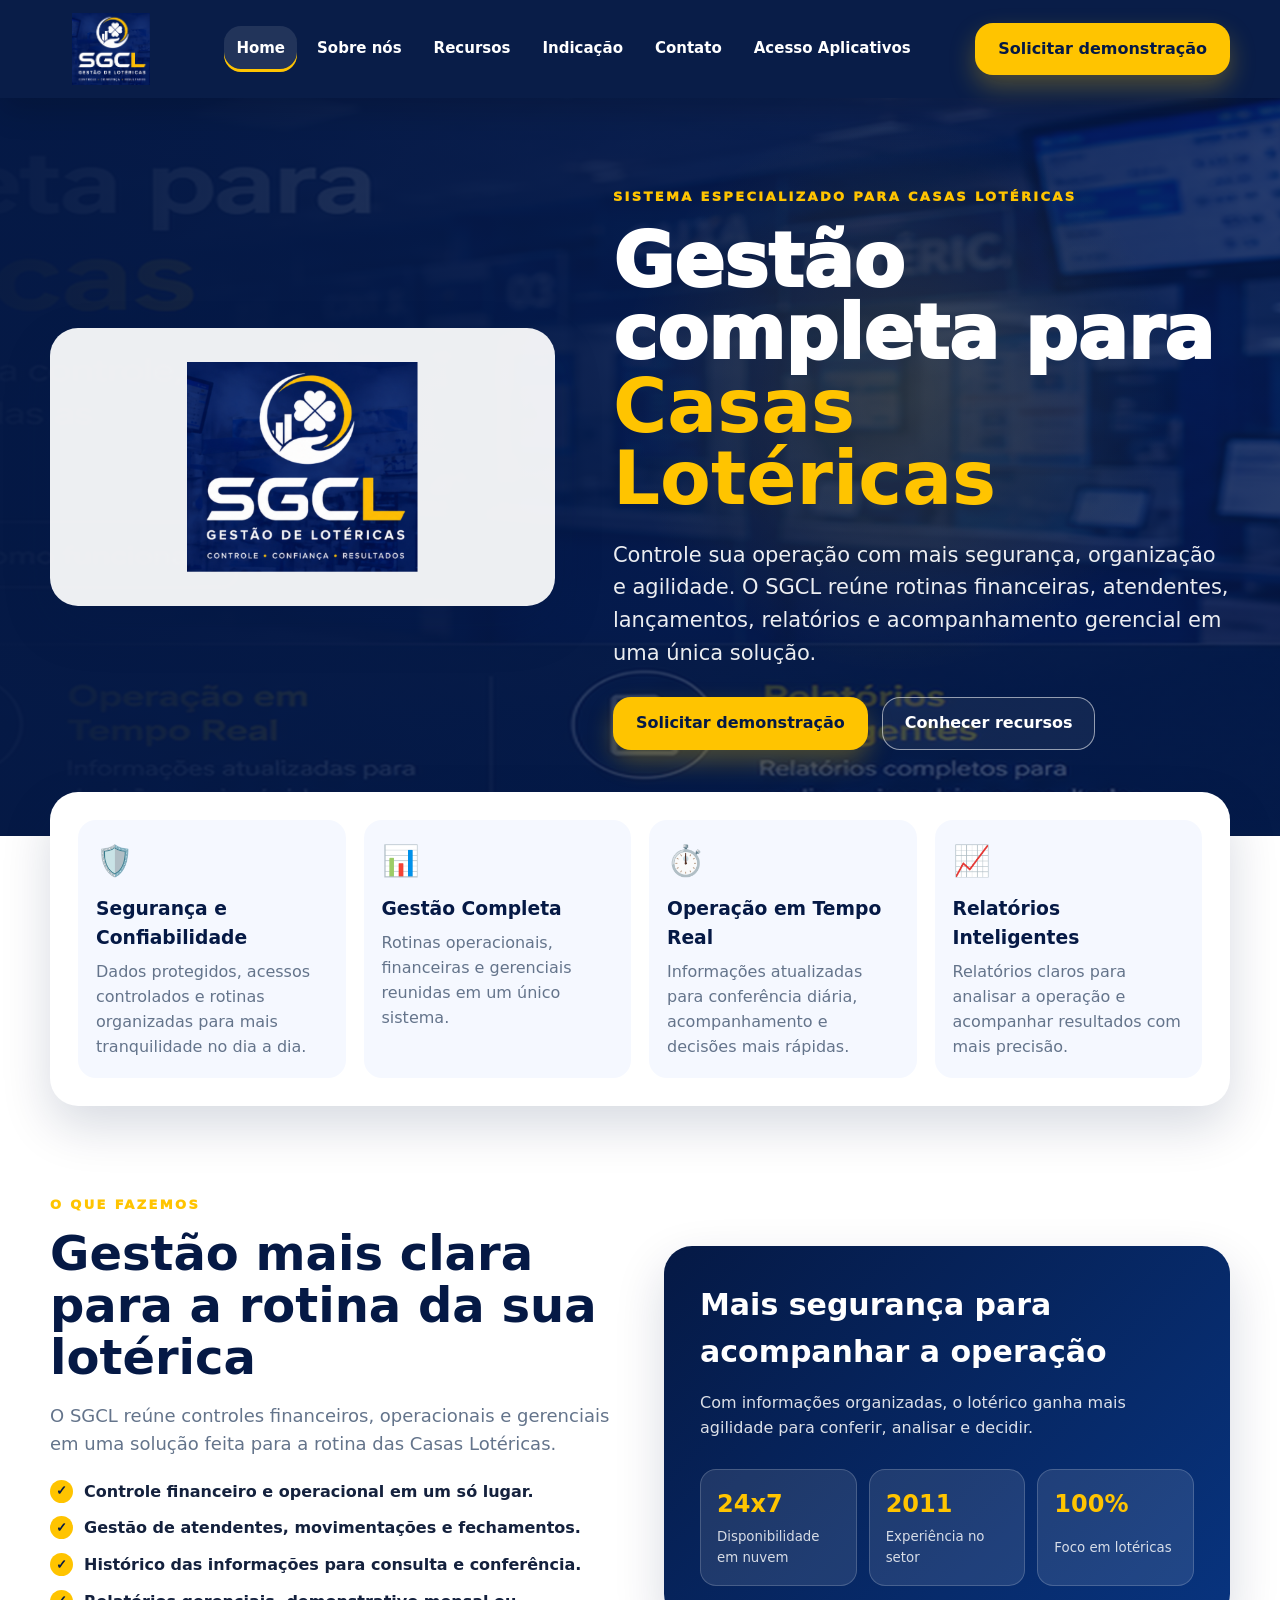
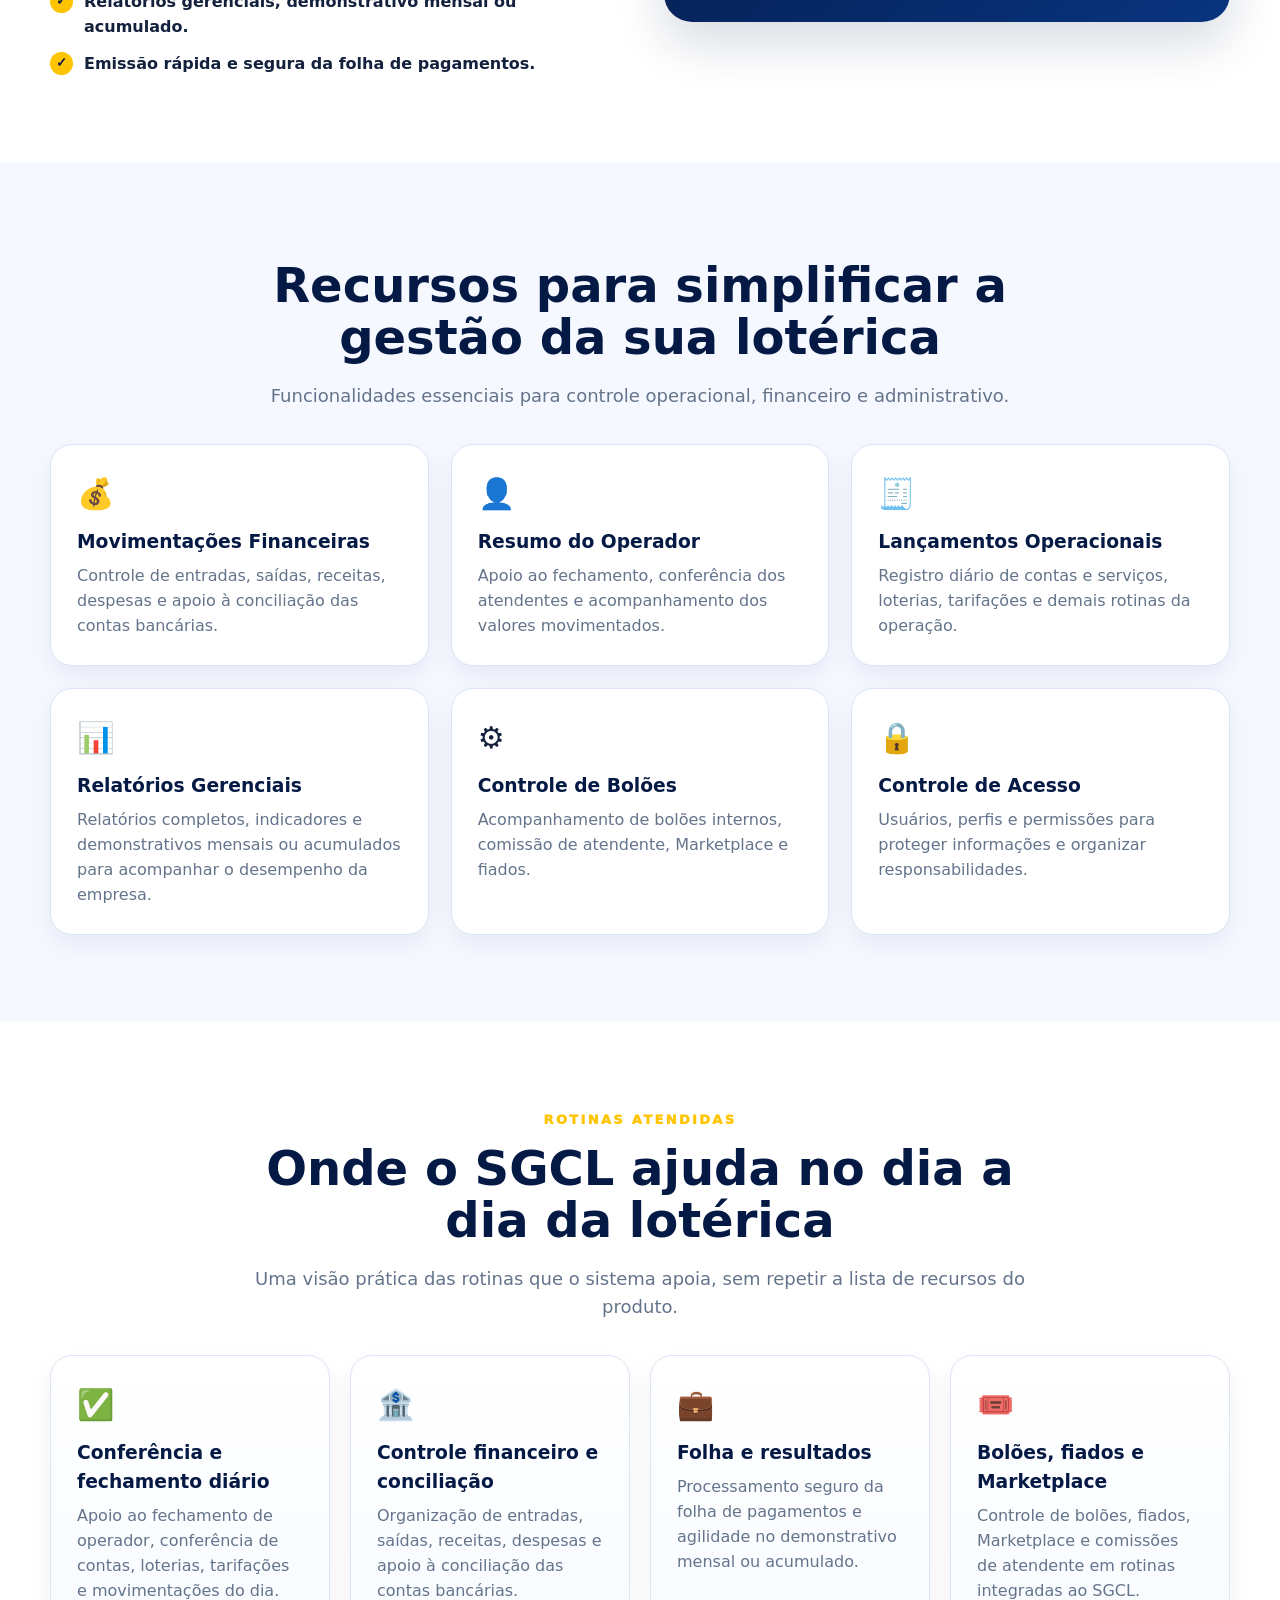
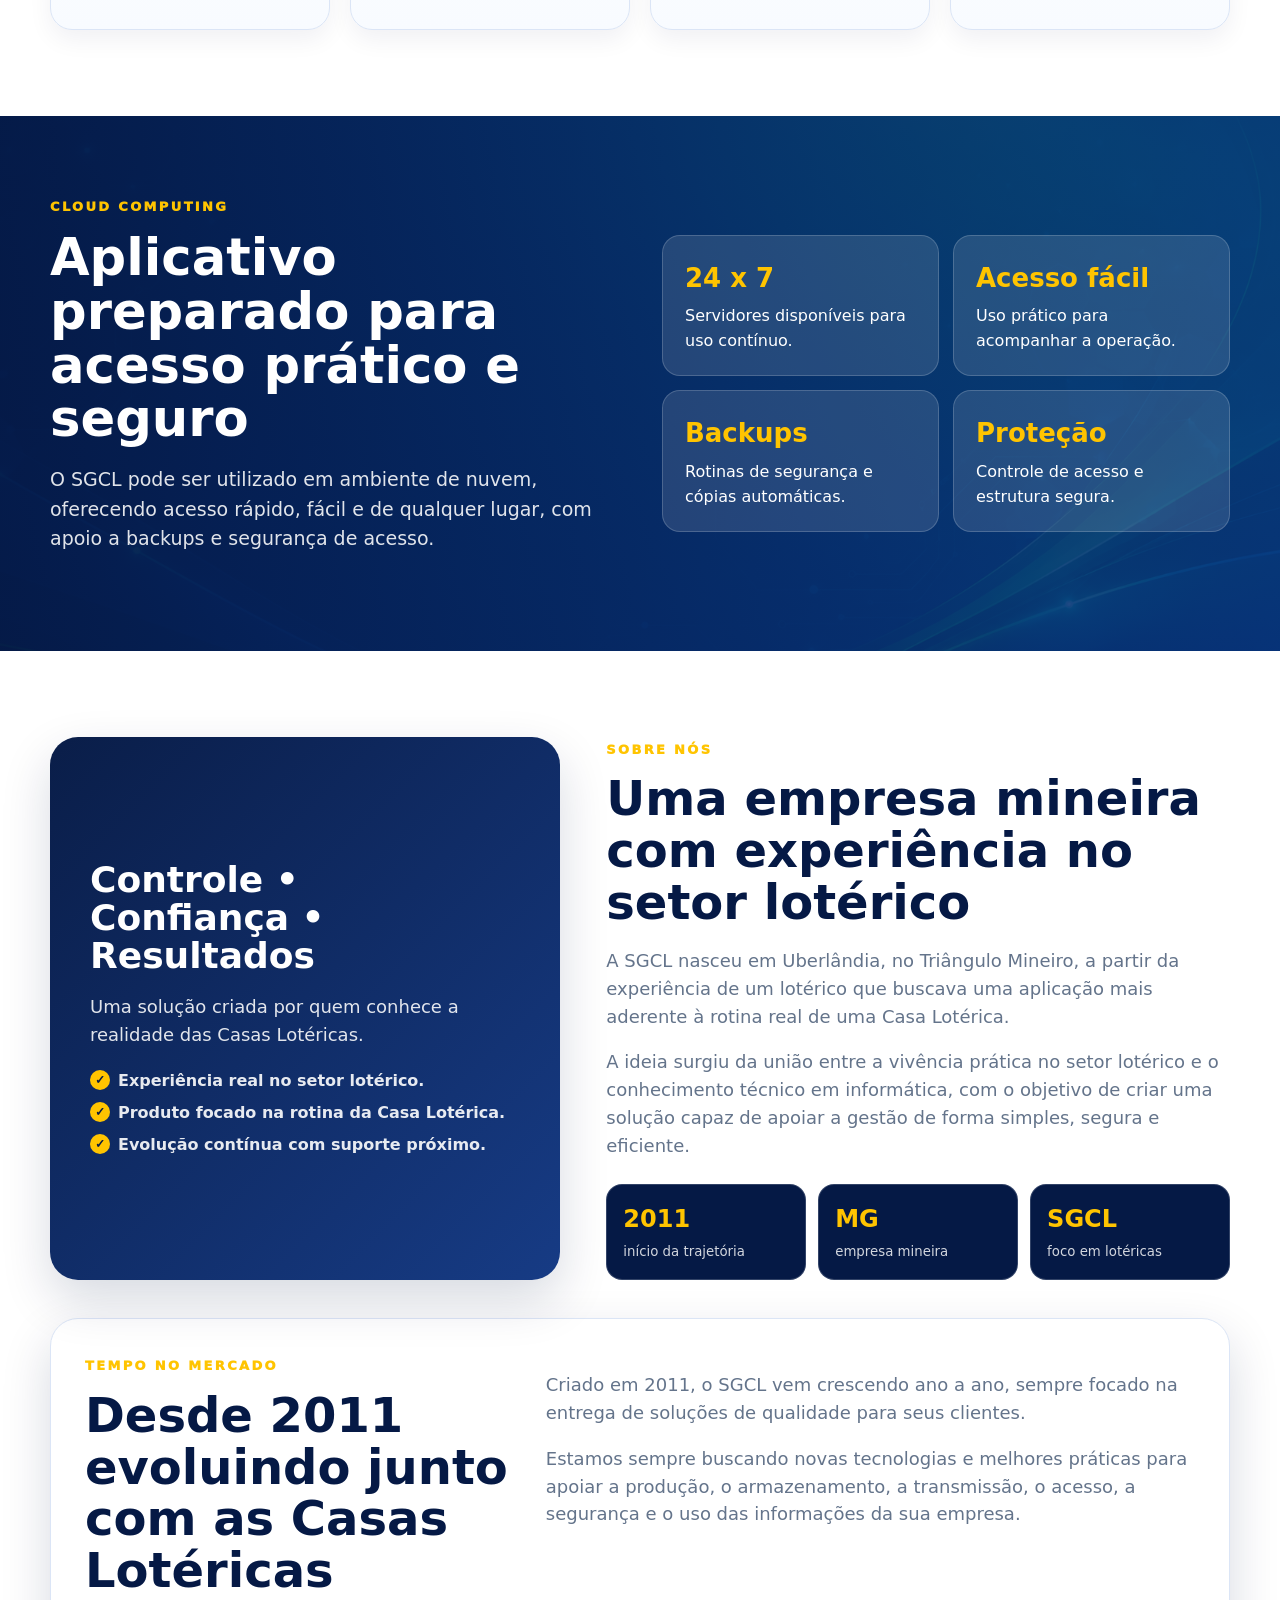
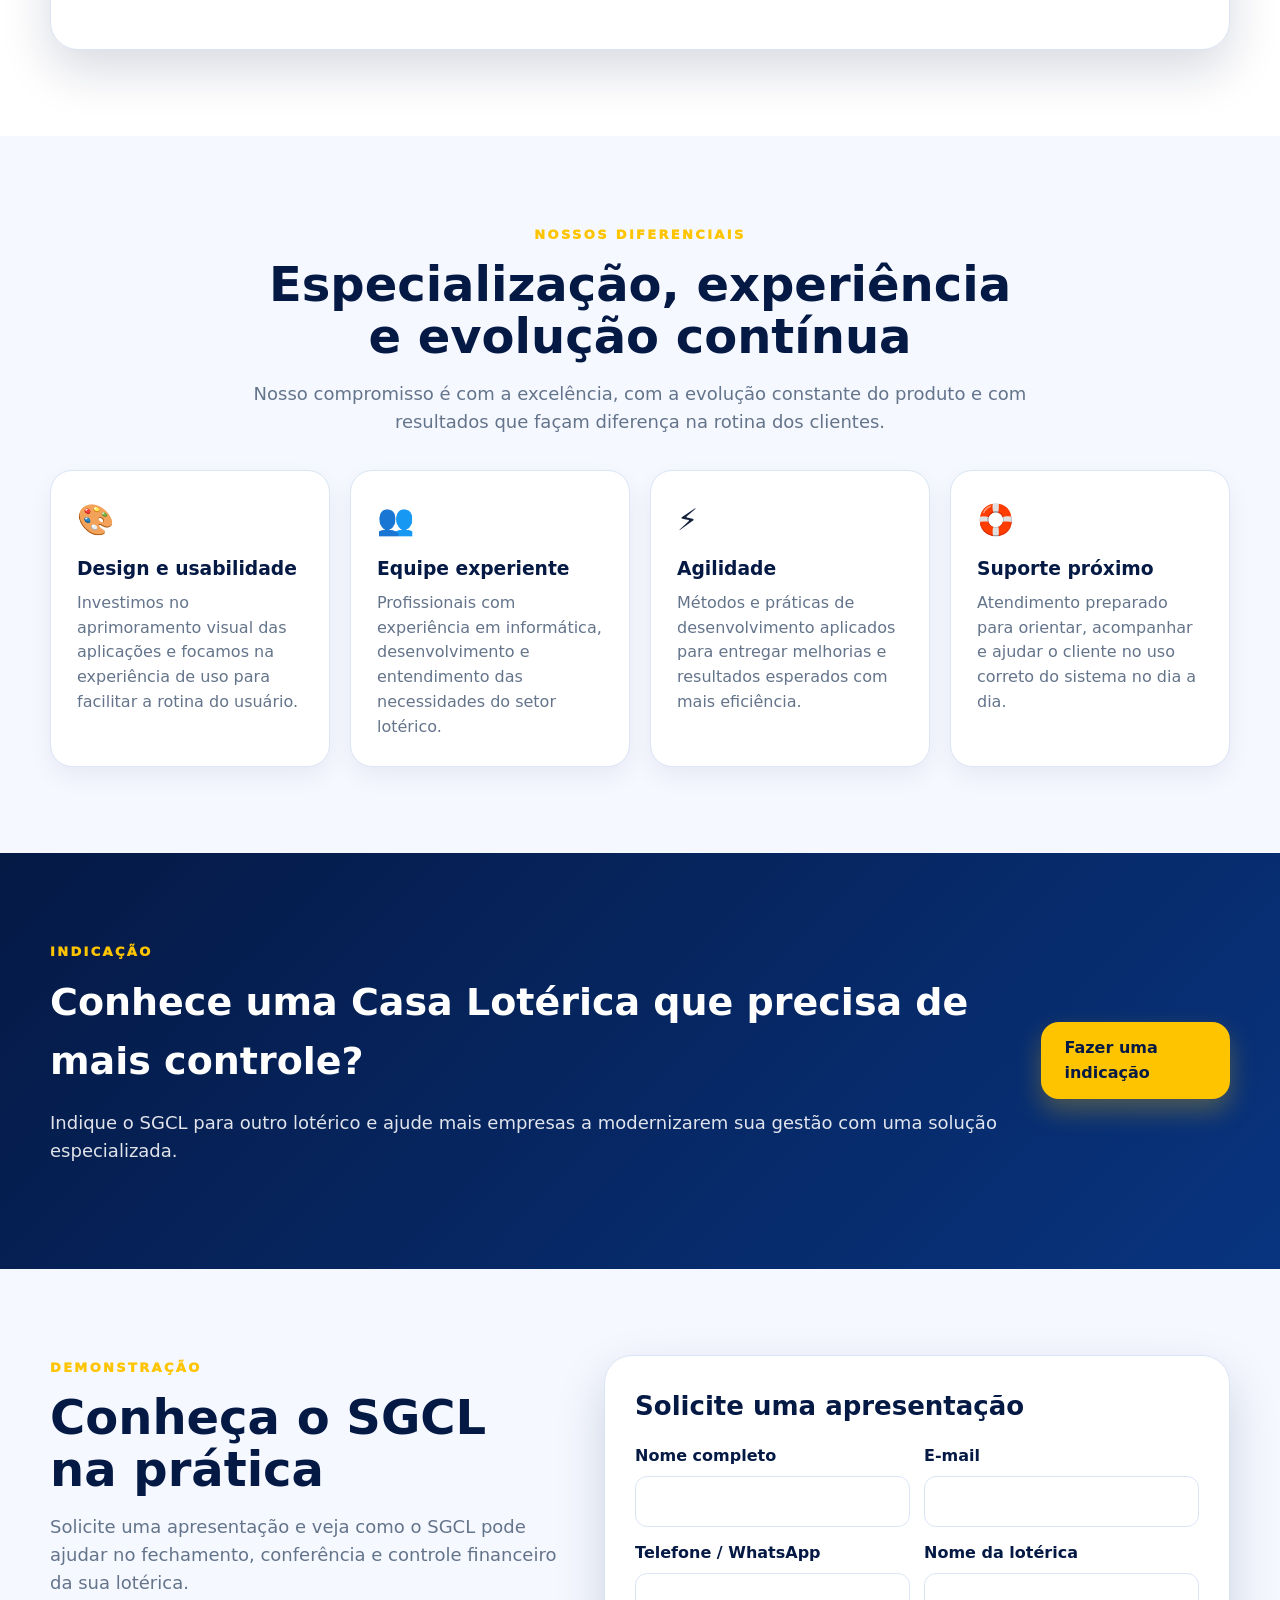
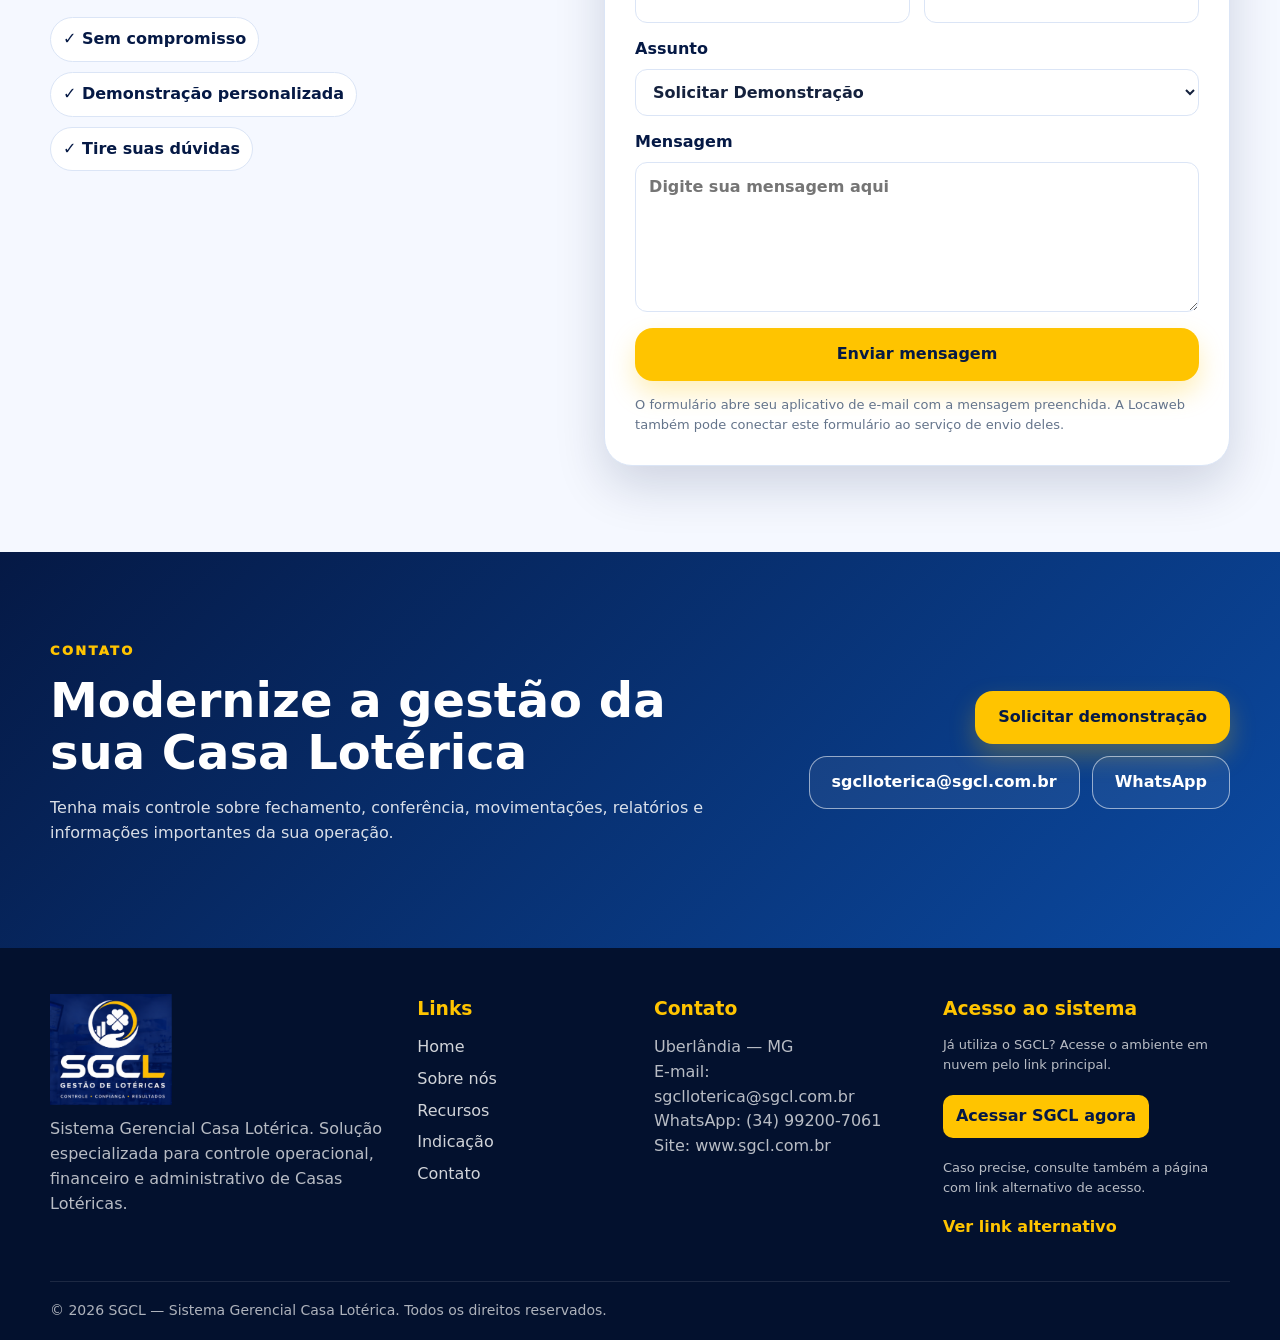
==== index.html @ 1fab0f31 "Commit inicial com os dados do site" ====
<!DOCTYPE html>
<html lang="pt-BR">
<head>
  <meta charset="UTF-8" />
  <meta name="viewport" content="width=device-width, initial-scale=1.0" />
  <meta http-equiv="X-UA-Compatible" content="IE=edge" />
  <title>SGCL — Sistema Gerencial Casa Lotérica</title>
  <meta name="description" content="SGCL é um sistema de gestão para Casas Lotéricas com controle financeiro, movimentações, atendentes, relatórios, suporte e acesso em nuvem." />
  <meta name="theme-color" content="#051945" />
  <meta property="og:title" content="SGCL — Gestão completa para Casas Lotéricas" />
  <meta property="og:description" content="Controle, confiança e resultados para a gestão da sua Casa Lotérica." />
  <meta property="og:type" content="website" />
  <meta property="og:image" content="assets/logo-sgcl.png" />
  <link rel="icon" href="assets/logo-sgcl.png" />
  <link rel="preload" as="image" href="assets/hero-loterica.png" />
  <link rel="stylesheet" href="css/styles.css" />
</head>
<body>
  <a class="skip-link" href="#conteudo">Ir para o conteúdo</a>

  <header class="site-header" id="topo">
    <div class="container nav-wrap">
      <a class="brand" href="#inicio" aria-label="Página inicial SGCL">
        <img src="assets/logo-sgcl.png" alt="SGCL — Gestão de Lotéricas" />
      </a>

      <button class="menu-toggle" type="button" aria-label="Abrir menu" aria-controls="site-menu" aria-expanded="false">
        <span></span><span></span><span></span>
      </button>

      <nav class="site-menu" id="site-menu" aria-label="Menu principal">
        <a href="#inicio" class="active">Home</a>
        <a href="#sobre">Sobre nós</a>
        <a href="#recursos">Recursos</a>
        <a href="#indicacao">Indicação</a>
        <a href="#contato">Contato</a>
        <a href="acesso-aplicativos.html">Acesso Aplicativos</a>
      </nav>

      <a class="btn btn-yellow nav-cta" href="#demonstracao">Solicitar demonstração</a>
    </div>
  </header>

  <main id="conteudo">
    <section class="hero section-anchor" id="inicio">
      <div class="hero-overlay"></div>
      <div class="container hero-grid">
        <div class="hero-logo-card reveal">
          <img src="assets/logo-sgcl.png" alt="Logo SGCL — Controle, confiança e resultados" />
        </div>

        <div class="hero-copy reveal reveal-delay-1">
          <span class="eyebrow">Sistema especializado para Casas Lotéricas</span>
          <h1>Gestão completa para <strong>Casas Lotéricas</strong></h1>
          <p>Controle sua operação com mais segurança, organização e agilidade. O SGCL reúne rotinas financeiras, atendentes, lançamentos, relatórios e acompanhamento gerencial em uma única solução.</p>
          <div class="hero-actions">
            <a class="btn btn-yellow" href="#demonstracao">Solicitar demonstração</a>
            <a class="btn btn-outline" href="#recursos">Conhecer recursos</a>
          </div>
        </div>
      </div>
    </section>

    <section class="feature-strip" aria-label="Diferenciais SGCL">
      <div class="container">
        <div class="feature-box reveal">
          <article>
            <div class="feature-icon">🛡️</div>
            <h3>Segurança e Confiabilidade</h3>
            <p>Dados protegidos, acessos controlados e rotinas organizadas para mais tranquilidade no dia a dia.</p>
          </article>
          <article>
            <div class="feature-icon">📊</div>
            <h3>Gestão Completa</h3>
            <p>Rotinas operacionais, financeiras e gerenciais reunidas em um único sistema.</p>
          </article>
          <article>
            <div class="feature-icon">⏱️</div>
            <h3>Operação em Tempo Real</h3>
            <p>Informações atualizadas para conferência diária, acompanhamento e decisões mais rápidas.</p>
          </article>
          <article>
            <div class="feature-icon">📈</div>
            <h3>Relatórios Inteligentes</h3>
            <p>Relatórios claros para analisar a operação e acompanhar resultados com mais precisão.</p>
          </article>
        </div>
      </div>
    </section>

    <section class="section section-anchor" id="sgcl">
      <div class="container two-col">
        <div class="section-copy reveal">
          <span class="section-kicker">O que fazemos</span>
          <h2>Gestão mais clara para a rotina da sua lotérica</h2>
          <p>O SGCL reúne controles financeiros, operacionais e gerenciais em uma solução feita para a rotina das Casas Lotéricas.</p>
          <ul class="check-list">
            <li>Controle financeiro e operacional em um só lugar.</li>
            <li>Gestão de atendentes, movimentações e fechamentos.</li>
            <li>Histórico das informações para consulta e conferência.</li>
            <li>Relatórios gerenciais, demonstrativo mensal ou acumulado.</li>
            <li>Emissão rápida e segura da folha de pagamentos.</li>
          </ul>
        </div>

        <div class="summary-card reveal reveal-delay-1">
          <h3>Mais segurança para acompanhar a operação</h3>
          <p>Com informações organizadas, o lotérico ganha mais agilidade para conferir, analisar e decidir.</p>
          <div class="mini-stats">
            <span><strong>24x7</strong><small>Disponibilidade em nuvem</small></span>
            <span><strong>2011</strong><small>Experiência no setor</small></span>
            <span><strong>100%</strong><small>Foco em lotéricas</small></span>
          </div>
        </div>
      </div>
    </section>

    <section class="section soft section-anchor resources-section" id="recursos">
      <div class="container">
        <div class="section-head reveal resources-head">
          <h2>Recursos para simplificar a gestão da sua lotérica</h2>
          <p>Funcionalidades essenciais para controle operacional, financeiro e administrativo.</p>
        </div>

        <div class="cards-grid">
          <article class="resource-card reveal"><div class="card-icon">💰</div><h3>Movimentações Financeiras</h3><p>Controle de entradas, saídas, receitas, despesas e apoio à conciliação das contas bancárias.</p></article>
          <article class="resource-card reveal"><div class="card-icon">👤</div><h3>Resumo do Operador</h3><p>Apoio ao fechamento, conferência dos atendentes e acompanhamento dos valores movimentados.</p></article>
          <article class="resource-card reveal"><div class="card-icon">🧾</div><h3>Lançamentos Operacionais</h3><p>Registro diário de contas e serviços, loterias, tarifações e demais rotinas da operação.</p></article>
          <article class="resource-card reveal"><div class="card-icon">📊</div><h3>Relatórios Gerenciais</h3><p>Relatórios completos, indicadores e demonstrativos mensais ou acumulados para acompanhar o desempenho da empresa.</p></article>
          <article class="resource-card reveal"><div class="card-icon">⚙️</div><h3>Controle de Bolões</h3><p>Acompanhamento de bolões internos, comissão de atendente, Marketplace e fiados.</p></article>
          <article class="resource-card reveal"><div class="card-icon">🔒</div><h3>Controle de Acesso</h3><p>Usuários, perfis e permissões para proteger informações e organizar responsabilidades.</p></article>
        </div>
      </div>
    </section>

    <section class="section practical-section">
      <div class="container">
        <div class="section-head reveal">
          <span class="section-kicker">Rotinas atendidas</span>
          <h2>Onde o SGCL ajuda no dia a dia da lotérica</h2>
          <p>Uma visão prática das rotinas que o sistema apoia, sem repetir a lista de recursos do produto.</p>
        </div>
        <div class="practical-grid compact-practical-grid">
          <article class="practical-card reveal"><div class="practical-icon">✅</div><h3>Conferência e fechamento diário</h3><p>Apoio ao fechamento de operador, conferência de contas, loterias, tarifações e movimentações do dia.</p></article>
          <article class="practical-card reveal"><div class="practical-icon">🏦</div><h3>Controle financeiro e conciliação</h3><p>Organização de entradas, saídas, receitas, despesas e apoio à conciliação das contas bancárias.</p></article>
          <article class="practical-card reveal"><div class="practical-icon">💼</div><h3>Folha e resultados</h3><p>Processamento seguro da folha de pagamentos e agilidade no demonstrativo mensal ou acumulado.</p></article>
          <article class="practical-card reveal"><div class="practical-icon">🎟️</div><h3>Bolões, fiados e Marketplace</h3><p>Controle de bolões, fiados, Marketplace e comissões de atendente em rotinas integradas ao SGCL.</p></article>
        </div>
      </div>
    </section>

    <section class="cloud-band section-anchor" id="nuvem">
      <div class="cloud-layer"></div>
      <div class="container cloud-grid">
        <div class="reveal">
          <span class="section-kicker light">Cloud Computing</span>
          <h2>Aplicativo preparado para acesso prático e seguro</h2>
          <p>O SGCL pode ser utilizado em ambiente de nuvem, oferecendo acesso rápido, fácil e de qualquer lugar, com apoio a backups e segurança de acesso.</p>
        </div>
        <div class="cloud-cards reveal reveal-delay-1">
          <article><strong>24 x 7</strong><span>Servidores disponíveis para uso contínuo.</span></article>
          <article><strong>Acesso fácil</strong><span>Uso prático para acompanhar a operação.</span></article>
          <article><strong>Backups</strong><span>Rotinas de segurança e cópias automáticas.</span></article>
          <article><strong>Proteção</strong><span>Controle de acesso e estrutura segura.</span></article>
        </div>
      </div>
    </section>

    <section class="section section-anchor about-modern" id="sobre">
      <div class="container">
        <div class="about-hero-grid">
          <div class="quote-panel reveal">
            <strong>Controle • Confiança • Resultados</strong>
            <p>Uma solução criada por quem conhece a realidade das Casas Lotéricas.</p>
            <ul class="quote-points">
              <li>Experiência real no setor lotérico.</li>
              <li>Produto focado na rotina da Casa Lotérica.</li>
              <li>Evolução contínua com suporte próximo.</li>
            </ul>
          </div>
          <div class="section-copy reveal reveal-delay-1">
            <span class="section-kicker">Sobre nós</span>
            <h2>Uma empresa mineira com experiência no setor lotérico</h2>
            <p>A SGCL nasceu em Uberlândia, no Triângulo Mineiro, a partir da experiência de um lotérico que buscava uma aplicação mais aderente à rotina real de uma Casa Lotérica.</p>
            <p>A ideia surgiu da união entre a vivência prática no setor lotérico e o conhecimento técnico em informática, com o objetivo de criar uma solução capaz de apoiar a gestão de forma simples, segura e eficiente.</p>
            <div class="about-highlights">
              <span><strong>2011</strong><small>início da trajetória</small></span>
              <span><strong>MG</strong><small>empresa mineira</small></span>
              <span><strong>SGCL</strong><small>foco em lotéricas</small></span>
            </div>
          </div>
        </div>

        <div class="market-card reveal">
          <div>
            <span class="section-kicker">Tempo no mercado</span>
            <h2>Desde 2011 evoluindo junto com as Casas Lotéricas</h2>
          </div>
          <div>
            <p>Criado em 2011, o SGCL vem crescendo ano a ano, sempre focado na entrega de soluções de qualidade para seus clientes.</p>
            <p>Estamos sempre buscando novas tecnologias e melhores práticas para apoiar a produção, o armazenamento, a transmissão, o acesso, a segurança e o uso das informações da sua empresa.</p>
          </div>
        </div>
      </div>
    </section>

    <section class="section soft differentials-modern">
      <div class="container">
        <div class="section-head reveal">
          <span class="section-kicker">Nossos diferenciais</span>
          <h2>Especialização, experiência e evolução contínua</h2>
          <p>Nosso compromisso é com a excelência, com a evolução constante do produto e com resultados que façam diferença na rotina dos clientes.</p>
        </div>
        <div class="modern-diff-grid">
          <article class="modern-diff-card reveal">
            <div class="diff-icon">🎨</div>
            <h3>Design e usabilidade</h3>
            <p>Investimos no aprimoramento visual das aplicações e focamos na experiência de uso para facilitar a rotina do usuário.</p>
          </article>
          <article class="modern-diff-card reveal">
            <div class="diff-icon">👥</div>
            <h3>Equipe experiente</h3>
            <p>Profissionais com experiência em informática, desenvolvimento e entendimento das necessidades do setor lotérico.</p>
          </article>
          <article class="modern-diff-card reveal">
            <div class="diff-icon">⚡</div>
            <h3>Agilidade</h3>
            <p>Métodos e práticas de desenvolvimento aplicados para entregar melhorias e resultados esperados com mais eficiência.</p>
          </article>
          <article class="modern-diff-card reveal">
            <div class="diff-icon">🛟</div>
            <h3>Suporte próximo</h3>
            <p>Atendimento preparado para orientar, acompanhar e ajudar o cliente no uso correto do sistema no dia a dia.</p>
          </article>
        </div>
      </div>
    </section>

    <section class="section indication section-anchor" id="indicacao">
      <div class="container indication-box reveal">
        <div>
          <span class="section-kicker">Indicação</span>
          <h2>Conhece uma Casa Lotérica que precisa de mais controle?</h2>
          <p>Indique o SGCL para outro lotérico e ajude mais empresas a modernizarem sua gestão com uma solução especializada.</p>
        </div>
        <a class="btn btn-yellow" href="#contato" data-subject="Indicar um Lotérico">Fazer uma indicação</a>
      </div>
    </section>

    <section class="section demo-section section-anchor" id="demonstracao">
      <div class="container demo-grid">
        <div class="demo-copy reveal">
          <span class="section-kicker">Demonstração</span>
          <h2>Conheça o SGCL na prática</h2>
          <p>Solicite uma apresentação e veja como o SGCL pode ajudar no fechamento, conferência e controle financeiro da sua lotérica.</p>
          <div class="demo-benefits">
            <span>✓ Sem compromisso</span>
            <span>✓ Demonstração personalizada</span>
            <span>✓ Tire suas dúvidas</span>
          </div>
        </div>
        <form class="contact-form reveal reveal-delay-1" id="leadForm" novalidate>
          <h3>Solicite uma apresentação</h3>
          <div class="form-grid">
            <label>Nome completo<input type="text" name="nome" autocomplete="name" required /></label>
            <label>E-mail<input type="email" name="email" autocomplete="email" required /></label>
            <label>Telefone / WhatsApp<input type="tel" name="telefone" autocomplete="tel" required /></label>
            <label>Nome da lotérica<input type="text" name="loterica" required /></label>
            <label class="full">Assunto<select name="assunto" required><option value="Solicitar Demonstração">Solicitar Demonstração</option><option value="Indicar um Lotérico">Indicar um Lotérico</option><option value="Dúvida">Dúvida</option></select></label>
            <label class="full">Mensagem<textarea name="mensagem" rows="5" placeholder="Digite sua mensagem aqui"></textarea></label>
          </div>
          <button class="btn btn-yellow full-btn" type="submit">Enviar mensagem</button>
          <p class="form-note">O formulário abre seu aplicativo de e-mail com a mensagem preenchida. A Locaweb também pode conectar este formulário ao serviço de envio deles.</p>
        </form>
      </div>
    </section>

    <section class="section contact-final section-anchor" id="contato">
      <div class="container contact-card reveal">
        <div>
          <span class="section-kicker light">Contato</span>
          <h2>Modernize a gestão da sua Casa Lotérica</h2>
          <p>Tenha mais controle sobre fechamento, conferência, movimentações, relatórios e informações importantes da sua operação.</p>
        </div>
        <div class="contact-actions">
          <a class="btn btn-yellow" href="#demonstracao">Solicitar demonstração</a>
          <a class="btn btn-outline" href="mailto:sgclloterica@sgcl.com.br">sgclloterica@sgcl.com.br</a>
          <a class="btn btn-outline" href="https://wa.me/5534992007061" target="_blank" rel="noopener">WhatsApp</a>
        </div>
      </div>
    </section>
  </main>

  <footer class="site-footer" id="acesso">
    <div class="container footer-grid">
      <div class="footer-brand">
        <img src="assets/logo-sgcl.png" alt="SGCL" />
        <p>Sistema Gerencial Casa Lotérica. Solução especializada para controle operacional, financeiro e administrativo de Casas Lotéricas.</p>
      </div>
      <div>
        <h3>Links</h3>
        <a href="#inicio">Home</a>
        <a href="#sobre">Sobre nós</a>
        <a href="#recursos">Recursos</a>
        <a href="#indicacao">Indicação</a>
        <a href="#contato">Contato</a>
      </div>
      <div>
        <h3>Contato</h3>
        <p>Uberlândia — MG<br />E-mail: sgclloterica@sgcl.com.br<br />WhatsApp: (34) 99200-7061<br />Site: www.sgcl.com.br</p>
      </div>
      <div>
        <h3>Acesso ao sistema</h3>
        <p class="small">Já utiliza o SGCL? Acesse o ambiente em nuvem pelo link principal.</p>
        <a class="footer-access-primary" href="https://sgcl.masterdaweb.net/" target="_blank" rel="noopener noreferrer" aria-label="Acessar o sistema SGCL agora">Acessar SGCL agora</a>
        <p class="small">Caso precise, consulte também a página com link alternativo de acesso.</p>
        <a class="footer-access-secondary" href="acesso-aplicativos.html" aria-label="Ver link alternativo de acesso ao SGCL">Ver link alternativo</a>
      </div>
    </div>
    <div class="container copyright">© 2026 SGCL — Sistema Gerencial Casa Lotérica. Todos os direitos reservados.</div>
  </footer>

  <button class="back-to-top" type="button" aria-label="Voltar ao topo">↑</button>
  <div class="toast" role="status" aria-live="polite"></div>
  <script src="js/main.js"></script>
</body>
</html>
---- css/styles.css ----
:root{
  --blue-950:#051945;
  --blue-900:#07245f;
  --blue-800:#08347f;
  --blue-700:#0b4aa2;
  --yellow:#ffc400;
  --yellow-2:#ffd84d;
  --white:#ffffff;
  --text:#14213d;
  --muted:#64748b;
  --soft:#f5f8ff;
  --line:#dbe5f6;
  --shadow:0 20px 50px rgba(5,25,69,.16);
  --radius:24px;
  --header-height:98px;
}

*{box-sizing:border-box}
html{scroll-behavior:smooth}
body{margin:0;font-family:Inter,system-ui,-apple-system,BlinkMacSystemFont,"Segoe UI",sans-serif;color:var(--text);background:#fff;line-height:1.55}
a{color:inherit;text-decoration:none}
img{max-width:100%;display:block}
button,input,textarea,select{font:inherit}
.container{width:min(1180px,calc(100% - 40px));margin:0 auto}
.skip-link{position:absolute;left:-999px;top:10px;background:var(--yellow);color:var(--blue-950);padding:10px 14px;border-radius:10px;z-index:999}
.skip-link:focus{left:10px}

.site-header{position:sticky;top:0;z-index:100;background:rgba(5,25,69,.98);box-shadow:0 12px 30px rgba(0,0,0,.16)}
.nav-wrap{min-height:var(--header-height);display:flex;align-items:center;gap:24px}
.brand{display:flex;align-items:center;justify-content:center;min-width:120px}
.brand img{width:122px;height:auto;max-height:72px;object-fit:contain}
.site-menu{display:flex;align-items:center;justify-content:center;gap:8px;flex:1;color:#fff;font-size:15px;font-weight:800;white-space:nowrap}
.site-menu>a{display:inline-flex;align-items:center;justify-content:center;height:46px;padding:0 12px;border-radius:17px;transition:background .2s,color .2s,box-shadow .2s}
.site-menu>a:hover,.site-menu>a.active{background:rgba(255,255,255,.1);box-shadow:inset 0 -3px 0 var(--yellow)}
.nav-cta{white-space:nowrap}
.menu-toggle{display:none;background:transparent;border:0;width:46px;height:46px;border-radius:12px;align-items:center;justify-content:center;flex-direction:column;gap:5px}
.menu-toggle span{width:24px;height:3px;border-radius:999px;background:#fff}

.btn{display:inline-flex;align-items:center;justify-content:center;min-height:48px;padding:13px 22px;border-radius:18px;font-weight:900;border:1px solid transparent;transition:transform .2s,box-shadow .2s,background .2s}
.btn:hover{transform:translateY(-1px)}
.btn-yellow{background:var(--yellow);color:var(--blue-950);box-shadow:0 12px 26px rgba(255,196,0,.28)}
.btn-yellow:hover{background:var(--yellow-2)}
.btn-outline{border-color:rgba(255,255,255,.55);color:#fff;background:rgba(255,255,255,.06)}

.section-anchor{scroll-margin-top:calc(var(--header-height) + 24px)}
.hero{position:relative;min-height:560px;background:
  linear-gradient(90deg,rgba(5,25,69,.98),rgba(5,25,69,.72)),
  url('../assets/hero-loterica.png') center/cover no-repeat;color:#fff;display:flex;align-items:center;overflow:hidden}
.hero-overlay{position:absolute;inset:0;background:radial-gradient(circle at 70% 40%,rgba(255,196,0,.14),transparent 28%)}
.hero-grid{position:relative;display:grid;grid-template-columns:.9fr 1.1fr;gap:58px;align-items:center;padding:86px 0}
.hero-logo-card{background:rgba(255,255,255,.93);border-radius:28px;padding:34px;box-shadow:var(--shadow)}
.hero-logo-card img{max-height:210px;margin:auto;object-fit:contain}
.eyebrow,.section-kicker{text-transform:uppercase;letter-spacing:.18em;font-weight:950;font-size:13px;color:var(--yellow)}
.section-kicker.light{color:var(--yellow)}
.hero h1{font-size:clamp(46px,6vw,74px);line-height:.98;margin:16px 0 24px;font-weight:950}
.hero h1 strong{color:var(--yellow);display:inline}
.hero p{font-size:21px;max-width:650px;margin:0 0 28px;color:rgba(255,255,255,.92)}
.hero-actions{display:flex;gap:14px;flex-wrap:wrap}

.feature-strip{margin-top:-44px;position:relative;z-index:2}
.feature-box{background:#fff;border-radius:28px;box-shadow:var(--shadow);padding:28px;display:grid;grid-template-columns:repeat(4,1fr);gap:18px}
.feature-box article{padding:18px;border-radius:18px;background:var(--soft)}
.feature-icon,.card-icon,.practical-icon,.diff-icon{font-size:30px;margin-bottom:10px}
.feature-box h3,.resource-card h3,.practical-card h3,.modern-diff-card h3{margin:0 0 8px;color:var(--blue-950)}
.feature-box p,.resource-card p,.practical-card p,.modern-diff-card p{margin:0;color:var(--muted)}

.section{padding:86px 0}
.soft{background:var(--soft)}
.two-col{display:grid;grid-template-columns:1fr 1fr;gap:48px;align-items:center}
.section-copy h2,.section-head h2,.market-card h2,.demo-copy h2,.contact-card h2{font-size:clamp(32px,4vw,48px);line-height:1.08;margin:12px 0 18px;color:var(--blue-950)}
.section-copy p,.section-head p,.market-card p,.demo-copy p{font-size:18px;color:var(--muted)}
.check-list{list-style:none;margin:22px 0 0;padding:0;display:grid;gap:12px}
.check-list li{position:relative;padding-left:34px;font-weight:760}
.check-list li:before{content:"✓";position:absolute;left:0;top:0;width:23px;height:23px;border-radius:50%;display:grid;place-items:center;background:var(--yellow);color:var(--blue-950);font-size:13px;font-weight:950}
.summary-card{border-radius:28px;padding:36px;background:linear-gradient(135deg,var(--blue-950),var(--blue-800));color:#fff;box-shadow:var(--shadow)}
.summary-card h3{font-size:30px;margin:0 0 10px}
.summary-card p{color:rgba(255,255,255,.86)}
.mini-stats{display:grid;grid-template-columns:repeat(3,1fr);gap:12px;margin-top:28px}
.mini-stats span,.about-highlights span{background:rgba(255,255,255,.1);border:1px solid rgba(255,255,255,.18);border-radius:16px;padding:16px;display:grid;gap:4px}
.mini-stats strong,.about-highlights strong{font-size:24px;color:var(--yellow)}
.mini-stats small,.about-highlights small{color:rgba(255,255,255,.82)}

.section-head{text-align:center;max-width:790px;margin:0 auto 34px}
.cards-grid{display:grid;grid-template-columns:repeat(3,1fr);gap:22px}
.resource-card,.practical-card,.modern-diff-card{background:#fff;border:1px solid var(--line);border-radius:22px;padding:26px;box-shadow:0 10px 24px rgba(5,25,69,.06)}
.practical-grid,.modern-diff-grid{display:grid;grid-template-columns:repeat(4,1fr);gap:20px}
.practical-card{background:linear-gradient(180deg,#fff,#f8fbff)}

.cloud-band{position:relative;background:
  linear-gradient(90deg,rgba(5,25,69,.95),rgba(8,52,127,.86)),
  url('../assets/fundo-tecnologico.png') center/cover no-repeat;color:#fff;padding:78px 0;overflow:hidden}
.cloud-grid{display:grid;grid-template-columns:1fr 1fr;gap:44px;align-items:center}
.cloud-grid h2{font-size:clamp(32px,4vw,52px);line-height:1.05;margin:12px 0}
.cloud-grid p{font-size:19px;color:rgba(255,255,255,.88)}
.cloud-cards{display:grid;grid-template-columns:repeat(2,1fr);gap:14px}
.cloud-cards article{background:rgba(255,255,255,.12);border:1px solid rgba(255,255,255,.18);border-radius:18px;padding:22px;display:grid;gap:6px}
.cloud-cards strong{color:var(--yellow);font-size:26px}

.about-hero-grid{display:grid;grid-template-columns:.9fr 1.1fr;gap:46px;align-items:stretch}
.quote-panel{min-height:330px;border-radius:28px;background:linear-gradient(135deg,rgba(5,25,69,.98),rgba(8,47,125,.94));color:#fff;box-shadow:var(--shadow);padding:40px;display:flex;flex-direction:column;justify-content:center;gap:18px}
.quote-panel strong{font-size:36px;line-height:1.05;max-width:420px}
.quote-panel p{font-size:18px;max-width:420px;margin:0;color:rgba(255,255,255,.88)}
.quote-points{list-style:none;margin:4px 0 0;padding:0;display:grid;gap:10px}
.quote-points li{position:relative;padding-left:28px;color:rgba(255,255,255,.9);font-weight:760;line-height:1.35}
.quote-points li:before{content:"✓";position:absolute;left:0;top:0;width:20px;height:20px;border-radius:50%;display:grid;place-items:center;background:var(--yellow);color:var(--blue-950);font-size:12px;font-weight:950}
.about-highlights{display:grid;grid-template-columns:repeat(3,1fr);gap:12px;margin-top:24px}
.about-highlights span{background:var(--blue-950);color:#fff}
.market-card{margin-top:38px;border-radius:28px;padding:34px;background:#fff;border:1px solid var(--line);display:grid;grid-template-columns:.8fr 1.2fr;gap:28px;box-shadow:var(--shadow)}

.indication{background:linear-gradient(135deg,var(--blue-950),var(--blue-800));color:#fff}
.indication-box{display:flex;align-items:center;justify-content:space-between;gap:28px}
.indication h2{font-size:38px;margin:10px 0;color:#fff}
.indication p{color:rgba(255,255,255,.88);font-size:18px}

.demo-section{background:var(--soft)}
.demo-grid{display:grid;grid-template-columns:.9fr 1.1fr;gap:42px;align-items:start}
.demo-benefits{display:flex;flex-wrap:wrap;gap:10px;margin-top:20px}
.demo-benefits span{background:#fff;border:1px solid var(--line);border-radius:999px;padding:9px 12px;font-weight:800;color:var(--blue-950)}
.contact-form{background:#fff;border-radius:28px;padding:30px;box-shadow:var(--shadow);border:1px solid var(--line)}
.contact-form h3{margin:0 0 18px;font-size:26px;color:var(--blue-950)}
.form-grid{display:grid;grid-template-columns:1fr 1fr;gap:14px}
.form-grid label{font-weight:800;color:var(--blue-950);display:grid;gap:7px}
.form-grid .full{grid-column:1/-1}
input,textarea,select{width:100%;border:1px solid var(--line);border-radius:12px;padding:12px 13px;background:#fff;color:var(--text)}
textarea{resize:vertical}
.field-error{border-color:#dc2626;box-shadow:0 0 0 3px rgba(220,38,38,.1)}
.full-btn{width:100%;margin-top:16px}
.form-note{font-size:13px;color:var(--muted);margin:14px 0 0}

.contact-final{background:linear-gradient(135deg,var(--blue-950),var(--blue-700));color:#fff}
.contact-card{display:flex;align-items:center;justify-content:space-between;gap:26px}
.contact-card h2{color:#fff}
.contact-card p{color:rgba(255,255,255,.85)}
.contact-actions{display:flex;flex-wrap:wrap;gap:12px;justify-content:flex-end}

.site-footer{background:#03112e;color:#fff;padding:46px 0 0}
.footer-grid{display:grid;grid-template-columns:1.3fr .8fr 1fr 1.1fr;gap:28px;padding-bottom:34px}
.footer-brand img{width:122px;margin-bottom:12px}
.site-footer h3{margin:0 0 12px;color:var(--yellow)}
.site-footer a{display:block;color:rgba(255,255,255,.82);margin:7px 0}
.site-footer p{color:rgba(255,255,255,.72);margin:0}
.site-footer .small{font-size:13px;margin:8px 0 10px}
.footer-access-primary{display:inline-flex!important;align-items:center;justify-content:center;width:fit-content;margin-top:10px!important;margin-bottom:12px!important;padding:9px 13px;border-radius:10px;background:var(--yellow);color:var(--blue-950)!important;font-weight:900}
.footer-access-secondary{display:inline-flex!important;width:fit-content;color:var(--yellow)!important;font-weight:800}
.copyright{border-top:1px solid rgba(255,255,255,.1);padding:18px 0;color:rgba(255,255,255,.68);font-size:14px}

.back-to-top{position:fixed;right:18px;bottom:18px;width:46px;height:46px;border-radius:50%;border:0;background:var(--yellow);color:var(--blue-950);font-size:24px;font-weight:950;box-shadow:var(--shadow);opacity:0;pointer-events:none;transform:translateY(10px);transition:.2s;z-index:80}
.back-to-top.visible{opacity:1;pointer-events:auto;transform:translateY(0)}
.toast{position:fixed;left:50%;bottom:20px;transform:translateX(-50%) translateY(20px);background:var(--blue-950);color:#fff;border-radius:12px;padding:12px 16px;opacity:0;pointer-events:none;transition:.2s;z-index:90;box-shadow:var(--shadow)}
.toast.show{opacity:1;transform:translateX(-50%) translateY(0)}

.reveal{opacity:0;transform:translateY(18px);transition:opacity .6s ease,transform .6s ease}
.reveal.is-visible,.reveal.is-visible{opacity:1;transform:none}
.reveal-delay-1{transition-delay:.08s}

.access-page-body{background:linear-gradient(135deg,var(--blue-950),var(--blue-800));min-height:100vh;color:#fff}
.access-hero-page{min-height:calc(100vh - var(--header-height));display:flex;align-items:center;padding:64px 0}
.access-hero-card{background:rgba(255,255,255,.1);border:1px solid rgba(255,255,255,.18);border-radius:32px;box-shadow:0 28px 70px rgba(0,0,0,.25);padding:44px;text-align:center;max-width:760px;color:#fff}
.access-hero-card img{width:150px;margin:0 auto 20px}
.access-hero-card h1{font-size:44px;margin:12px 0}
.access-hero-card p{color:rgba(255,255,255,.86);font-size:18px}
.access-links-page{display:flex;justify-content:center;gap:14px;flex-wrap:wrap;margin:26px 0}
.back-home-link{margin-top:12px}

@media (max-width:1180px){
  .nav-wrap{gap:14px}
  .site-menu{gap:5px;font-size:14px}
  .site-menu>a{padding:0 9px}
  .nav-cta{padding-left:16px;padding-right:16px;font-size:14px}
}
@media (max-width:940px){
  :root{--header-height:84px}
  .nav-wrap{min-height:var(--header-height)}
  .brand img{width:104px}
  .menu-toggle{display:flex;margin-left:auto}
  .site-menu{position:absolute;left:20px;right:20px;top:calc(100% + 10px);display:none;flex-direction:column;align-items:stretch;background:var(--blue-950);border:1px solid rgba(255,255,255,.12);border-radius:18px;padding:14px;box-shadow:var(--shadow)}
  .site-menu.open{display:flex}
  .site-menu>a{justify-content:flex-start;height:auto;min-height:42px}
  .nav-cta{display:none}
  .hero-grid,.two-col,.cloud-grid,.about-hero-grid,.market-card,.demo-grid{grid-template-columns:1fr}
  .hero{min-height:auto}
  .hero-grid{padding:70px 0}
  .feature-box,.cards-grid,.practical-grid,.modern-diff-grid,.footer-grid{grid-template-columns:1fr 1fr}
  .contact-card,.indication-box{flex-direction:column;align-items:flex-start}
}
@media (max-width:640px){
  .container{width:min(100% - 28px,1180px)}
  .hero h1{font-size:42px}
  .hero p{font-size:18px}
  .feature-box,.cards-grid,.practical-grid,.modern-diff-grid,.footer-grid,.form-grid,.mini-stats,.about-highlights,.cloud-cards{grid-template-columns:1fr}
  .hero-logo-card{padding:22px}
  .section{padding:64px 0}
}
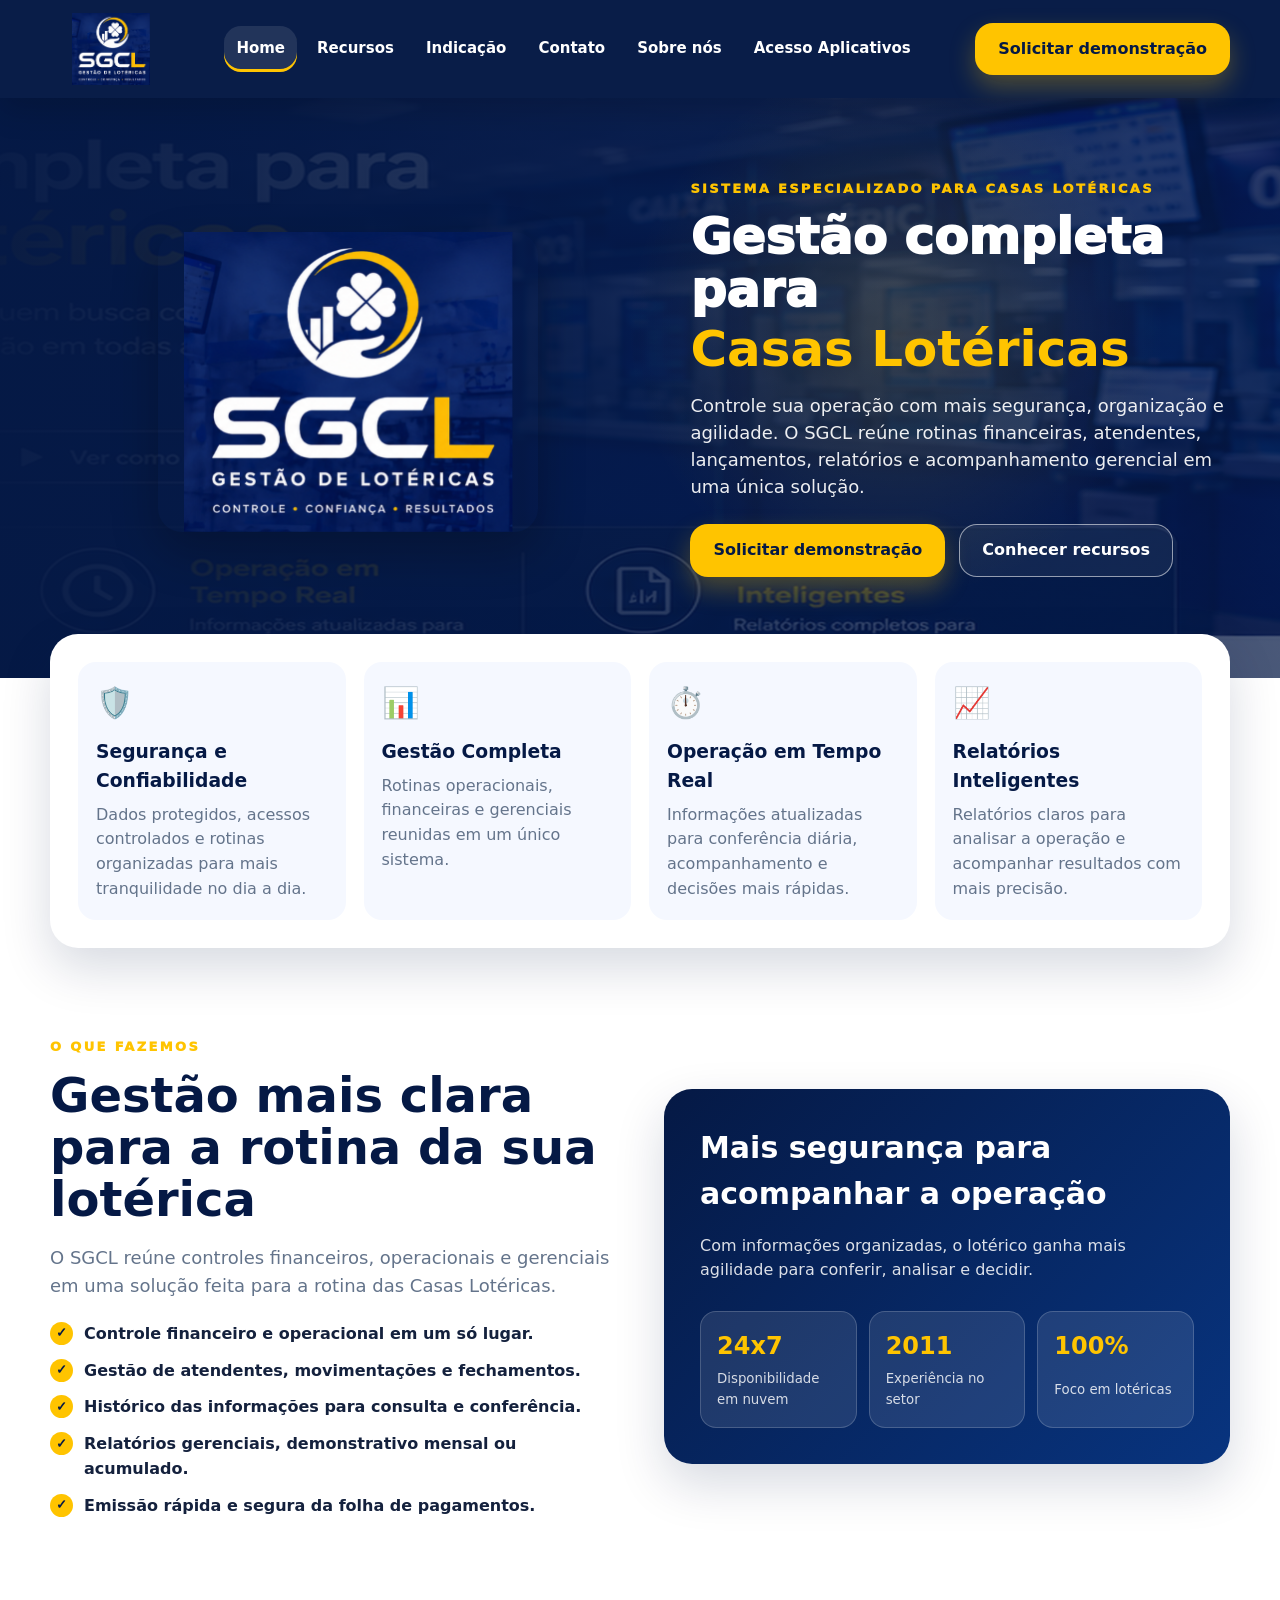
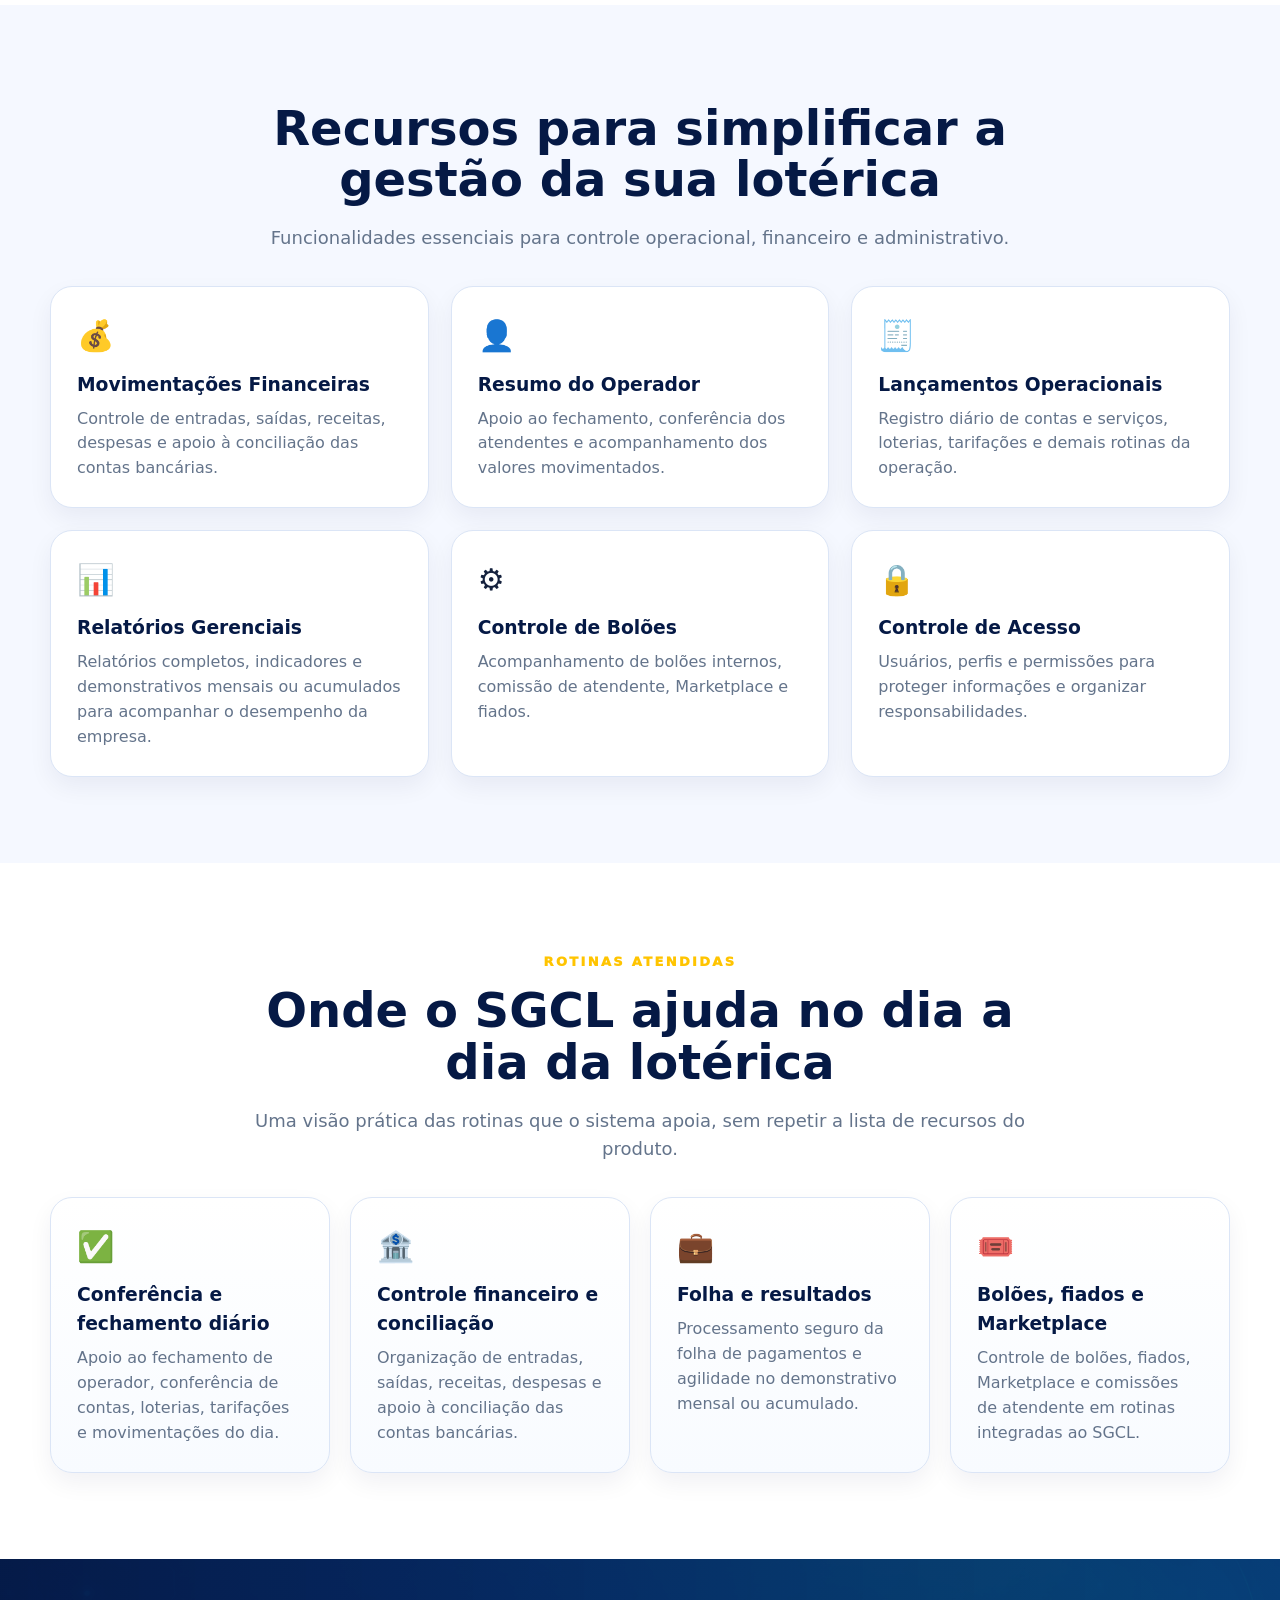
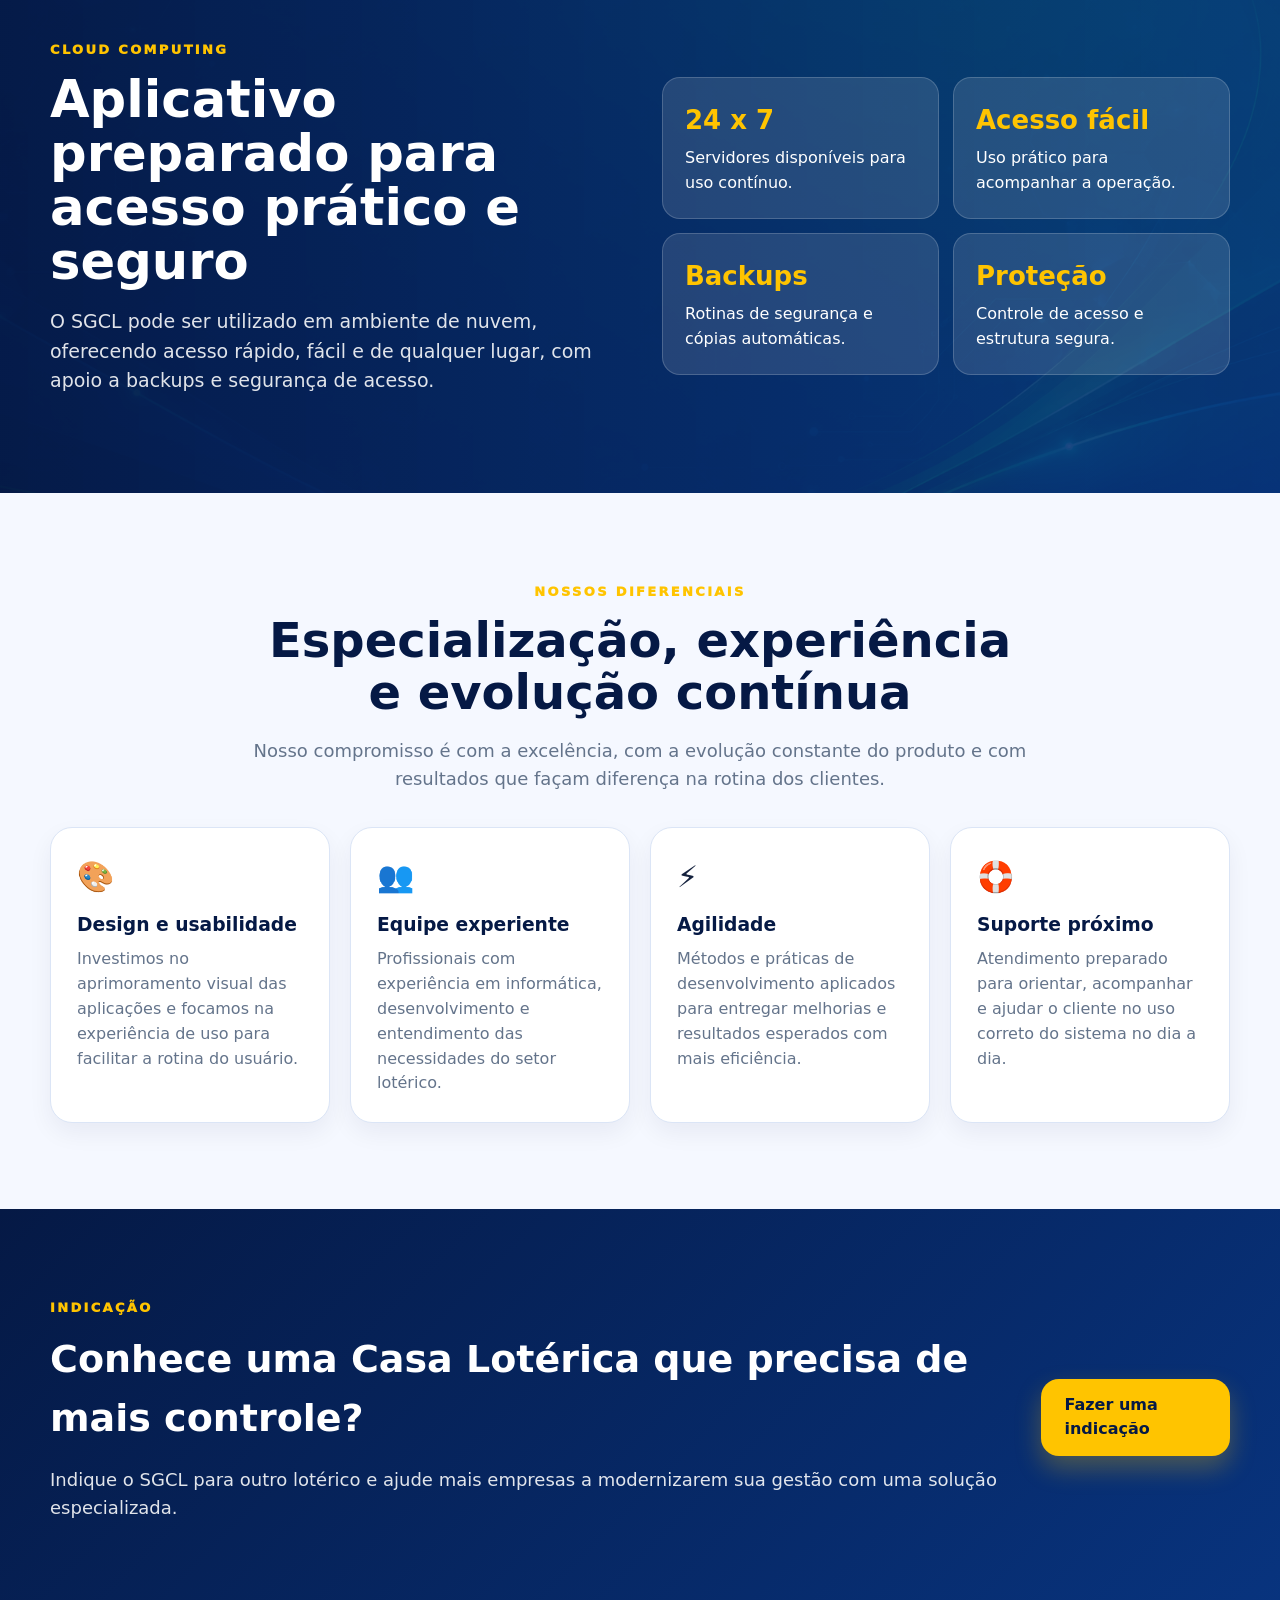
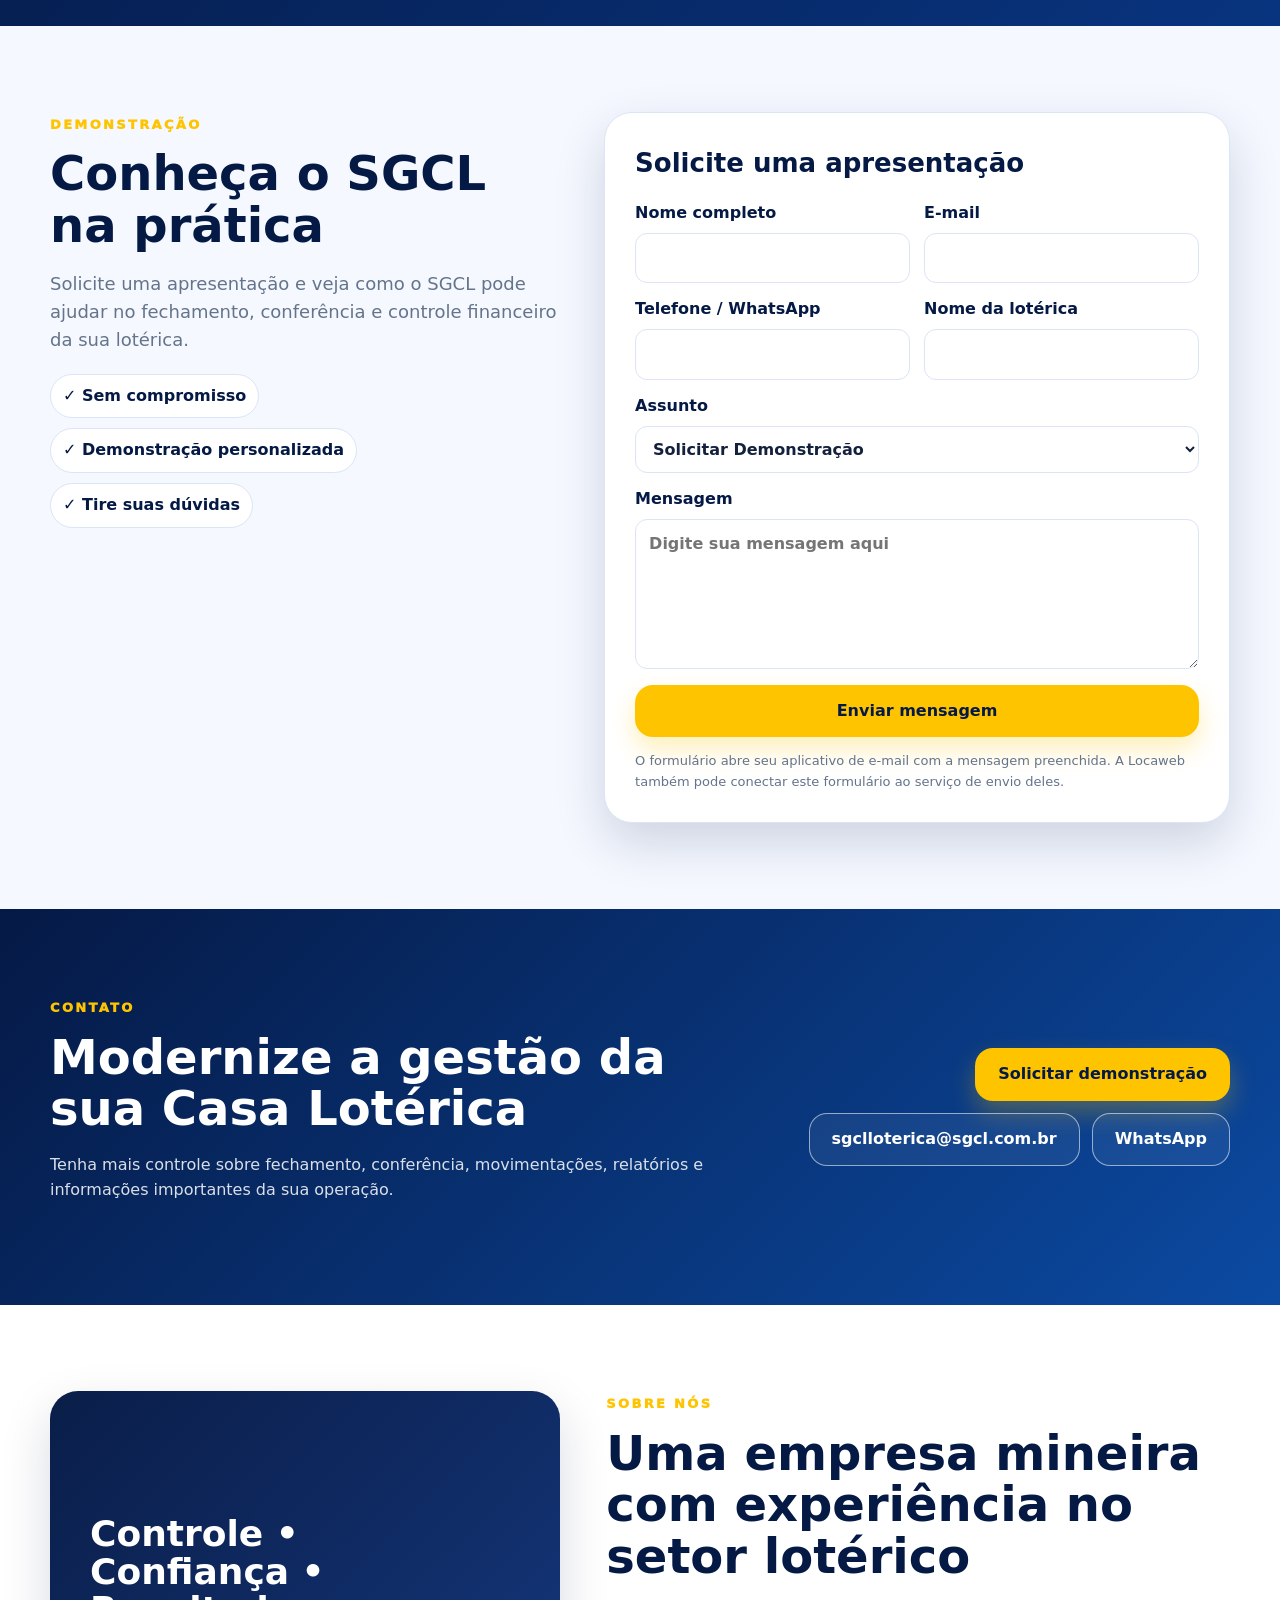
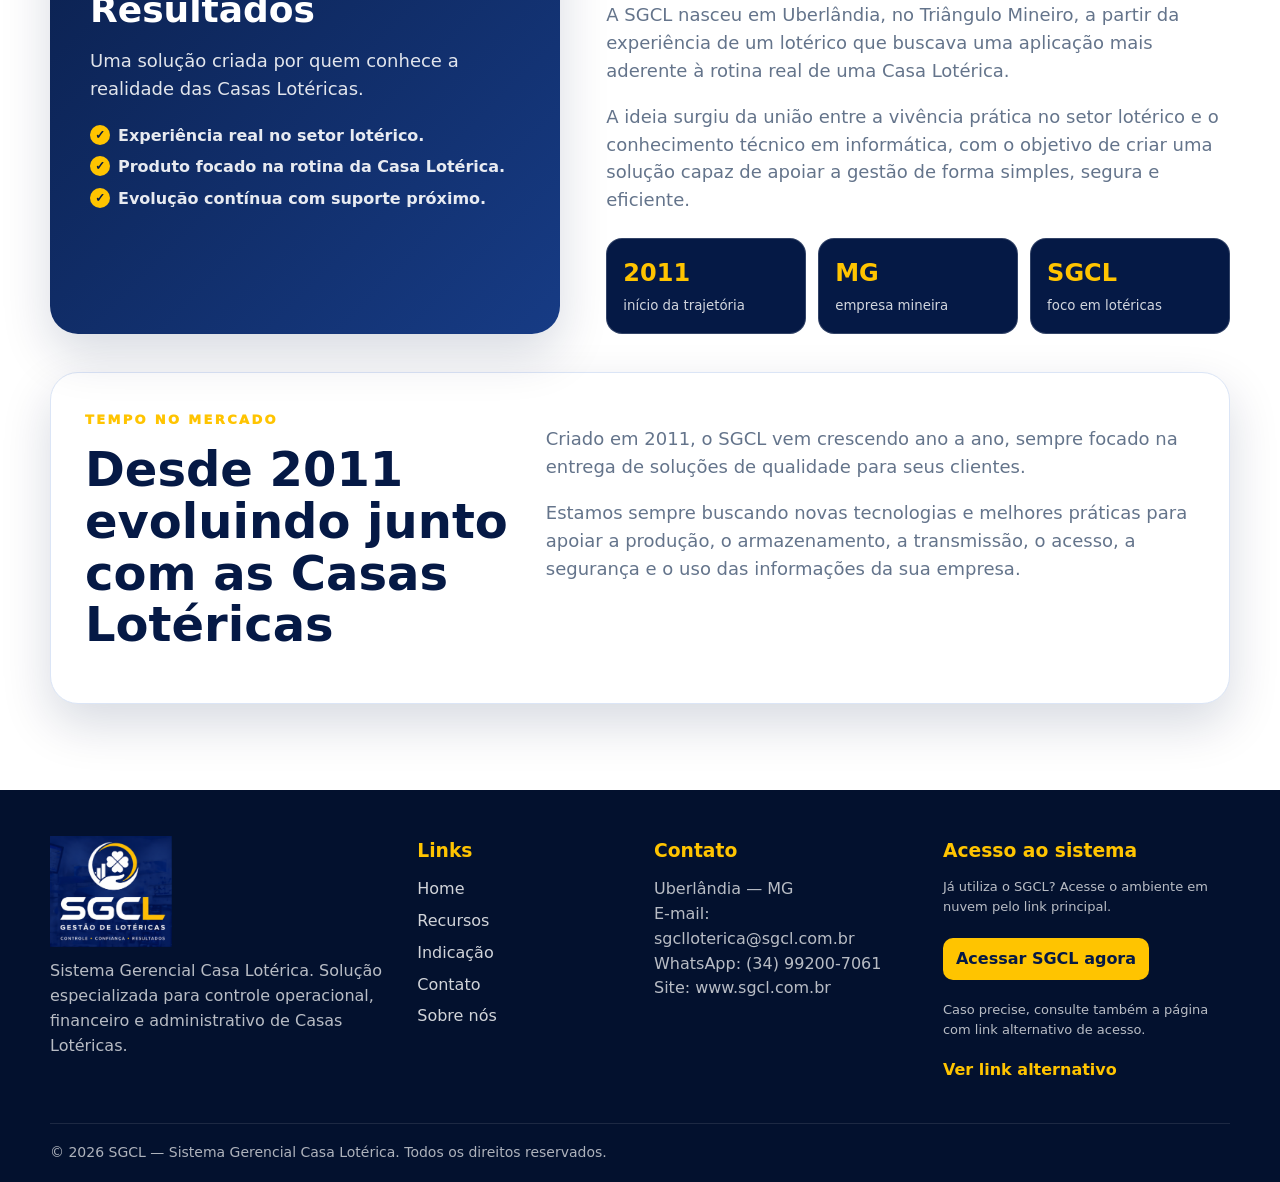
==== commit ea07d94f: "style: reorganiza menu e ajusta hero do site" ====
--- a/index.html
+++ b/index.html
@@ -30,10 +30,10 @@
 
       <nav class="site-menu" id="site-menu" aria-label="Menu principal">
         <a href="#inicio" class="active">Home</a>
-        <a href="#sobre">Sobre nós</a>
         <a href="#recursos">Recursos</a>
         <a href="#indicacao">Indicação</a>
         <a href="#contato">Contato</a>
+        <a href="#sobre">Sobre nós</a>
         <a href="acesso-aplicativos.html">Acesso Aplicativos</a>
       </nav>
 
@@ -166,6 +166,92 @@
       </div>
     </section>
 
+    <section class="section soft differentials-modern">
+      <div class="container">
+        <div class="section-head reveal">
+          <span class="section-kicker">Nossos diferenciais</span>
+          <h2>Especialização, experiência e evolução contínua</h2>
+          <p>Nosso compromisso é com a excelência, com a evolução constante do produto e com resultados que façam diferença na rotina dos clientes.</p>
+        </div>
+        <div class="modern-diff-grid">
+          <article class="modern-diff-card reveal">
+            <div class="diff-icon">🎨</div>
+            <h3>Design e usabilidade</h3>
+            <p>Investimos no aprimoramento visual das aplicações e focamos na experiência de uso para facilitar a rotina do usuário.</p>
+          </article>
+          <article class="modern-diff-card reveal">
+            <div class="diff-icon">👥</div>
+            <h3>Equipe experiente</h3>
+            <p>Profissionais com experiência em informática, desenvolvimento e entendimento das necessidades do setor lotérico.</p>
+          </article>
+          <article class="modern-diff-card reveal">
+            <div class="diff-icon">⚡</div>
+            <h3>Agilidade</h3>
+            <p>Métodos e práticas de desenvolvimento aplicados para entregar melhorias e resultados esperados com mais eficiência.</p>
+          </article>
+          <article class="modern-diff-card reveal">
+            <div class="diff-icon">🛟</div>
+            <h3>Suporte próximo</h3>
+            <p>Atendimento preparado para orientar, acompanhar e ajudar o cliente no uso correto do sistema no dia a dia.</p>
+          </article>
+        </div>
+      </div>
+    </section>
+
+    <section class="section indication section-anchor" id="indicacao">
+      <div class="container indication-box reveal">
+        <div>
+          <span class="section-kicker">Indicação</span>
+          <h2>Conhece uma Casa Lotérica que precisa de mais controle?</h2>
+          <p>Indique o SGCL para outro lotérico e ajude mais empresas a modernizarem sua gestão com uma solução especializada.</p>
+        </div>
+        <a class="btn btn-yellow" href="#contato" data-subject="Indicar um Lotérico">Fazer uma indicação</a>
+      </div>
+    </section>
+
+    <section class="section demo-section section-anchor" id="demonstracao">
+      <div class="container demo-grid">
+        <div class="demo-copy reveal">
+          <span class="section-kicker">Demonstração</span>
+          <h2>Conheça o SGCL na prática</h2>
+          <p>Solicite uma apresentação e veja como o SGCL pode ajudar no fechamento, conferência e controle financeiro da sua lotérica.</p>
+          <div class="demo-benefits">
+            <span>✓ Sem compromisso</span>
+            <span>✓ Demonstração personalizada</span>
+            <span>✓ Tire suas dúvidas</span>
+          </div>
+        </div>
+        <form class="contact-form reveal reveal-delay-1" id="leadForm" novalidate>
+          <h3>Solicite uma apresentação</h3>
+          <div class="form-grid">
+            <label>Nome completo<input type="text" name="nome" autocomplete="name" required /></label>
+            <label>E-mail<input type="email" name="email" autocomplete="email" required /></label>
+            <label>Telefone / WhatsApp<input type="tel" name="telefone" autocomplete="tel" required /></label>
+            <label>Nome da lotérica<input type="text" name="loterica" required /></label>
+            <label class="full">Assunto<select name="assunto" required><option value="Solicitar Demonstração">Solicitar Demonstração</option><option value="Indicar um Lotérico">Indicar um Lotérico</option><option value="Dúvida">Dúvida</option></select></label>
+            <label class="full">Mensagem<textarea name="mensagem" rows="5" placeholder="Digite sua mensagem aqui"></textarea></label>
+          </div>
+          <button class="btn btn-yellow full-btn" type="submit">Enviar mensagem</button>
+          <p class="form-note">O formulário abre seu aplicativo de e-mail com a mensagem preenchida. A Locaweb também pode conectar este formulário ao serviço de envio deles.</p>
+        </form>
+      </div>
+    </section>
+
+    <section class="section contact-final section-anchor" id="contato">
+      <div class="container contact-card reveal">
+        <div>
+          <span class="section-kicker light">Contato</span>
+          <h2>Modernize a gestão da sua Casa Lotérica</h2>
+          <p>Tenha mais controle sobre fechamento, conferência, movimentações, relatórios e informações importantes da sua operação.</p>
+        </div>
+        <div class="contact-actions">
+          <a class="btn btn-yellow" href="#demonstracao">Solicitar demonstração</a>
+          <a class="btn btn-outline" href="mailto:sgclloterica@sgcl.com.br">sgclloterica@sgcl.com.br</a>
+          <a class="btn btn-outline" href="https://wa.me/5534992007061" target="_blank" rel="noopener">WhatsApp</a>
+        </div>
+      </div>
+    </section>
+
     <section class="section section-anchor about-modern" id="sobre">
       <div class="container">
         <div class="about-hero-grid">
@@ -203,92 +289,6 @@
         </div>
       </div>
     </section>
-
-    <section class="section soft differentials-modern">
-      <div class="container">
-        <div class="section-head reveal">
-          <span class="section-kicker">Nossos diferenciais</span>
-          <h2>Especialização, experiência e evolução contínua</h2>
-          <p>Nosso compromisso é com a excelência, com a evolução constante do produto e com resultados que façam diferença na rotina dos clientes.</p>
-        </div>
-        <div class="modern-diff-grid">
-          <article class="modern-diff-card reveal">
-            <div class="diff-icon">🎨</div>
-            <h3>Design e usabilidade</h3>
-            <p>Investimos no aprimoramento visual das aplicações e focamos na experiência de uso para facilitar a rotina do usuário.</p>
-          </article>
-          <article class="modern-diff-card reveal">
-            <div class="diff-icon">👥</div>
-            <h3>Equipe experiente</h3>
-            <p>Profissionais com experiência em informática, desenvolvimento e entendimento das necessidades do setor lotérico.</p>
-          </article>
-          <article class="modern-diff-card reveal">
-            <div class="diff-icon">⚡</div>
-            <h3>Agilidade</h3>
-            <p>Métodos e práticas de desenvolvimento aplicados para entregar melhorias e resultados esperados com mais eficiência.</p>
-          </article>
-          <article class="modern-diff-card reveal">
-            <div class="diff-icon">🛟</div>
-            <h3>Suporte próximo</h3>
-            <p>Atendimento preparado para orientar, acompanhar e ajudar o cliente no uso correto do sistema no dia a dia.</p>
-          </article>
-        </div>
-      </div>
-    </section>
-
-    <section class="section indication section-anchor" id="indicacao">
-      <div class="container indication-box reveal">
-        <div>
-          <span class="section-kicker">Indicação</span>
-          <h2>Conhece uma Casa Lotérica que precisa de mais controle?</h2>
-          <p>Indique o SGCL para outro lotérico e ajude mais empresas a modernizarem sua gestão com uma solução especializada.</p>
-        </div>
-        <a class="btn btn-yellow" href="#contato" data-subject="Indicar um Lotérico">Fazer uma indicação</a>
-      </div>
-    </section>
-
-    <section class="section demo-section section-anchor" id="demonstracao">
-      <div class="container demo-grid">
-        <div class="demo-copy reveal">
-          <span class="section-kicker">Demonstração</span>
-          <h2>Conheça o SGCL na prática</h2>
-          <p>Solicite uma apresentação e veja como o SGCL pode ajudar no fechamento, conferência e controle financeiro da sua lotérica.</p>
-          <div class="demo-benefits">
-            <span>✓ Sem compromisso</span>
-            <span>✓ Demonstração personalizada</span>
-            <span>✓ Tire suas dúvidas</span>
-          </div>
-        </div>
-        <form class="contact-form reveal reveal-delay-1" id="leadForm" novalidate>
-          <h3>Solicite uma apresentação</h3>
-          <div class="form-grid">
-            <label>Nome completo<input type="text" name="nome" autocomplete="name" required /></label>
-            <label>E-mail<input type="email" name="email" autocomplete="email" required /></label>
-            <label>Telefone / WhatsApp<input type="tel" name="telefone" autocomplete="tel" required /></label>
-            <label>Nome da lotérica<input type="text" name="loterica" required /></label>
-            <label class="full">Assunto<select name="assunto" required><option value="Solicitar Demonstração">Solicitar Demonstração</option><option value="Indicar um Lotérico">Indicar um Lotérico</option><option value="Dúvida">Dúvida</option></select></label>
-            <label class="full">Mensagem<textarea name="mensagem" rows="5" placeholder="Digite sua mensagem aqui"></textarea></label>
-          </div>
-          <button class="btn btn-yellow full-btn" type="submit">Enviar mensagem</button>
-          <p class="form-note">O formulário abre seu aplicativo de e-mail com a mensagem preenchida. A Locaweb também pode conectar este formulário ao serviço de envio deles.</p>
-        </form>
-      </div>
-    </section>
-
-    <section class="section contact-final section-anchor" id="contato">
-      <div class="container contact-card reveal">
-        <div>
-          <span class="section-kicker light">Contato</span>
-          <h2>Modernize a gestão da sua Casa Lotérica</h2>
-          <p>Tenha mais controle sobre fechamento, conferência, movimentações, relatórios e informações importantes da sua operação.</p>
-        </div>
-        <div class="contact-actions">
-          <a class="btn btn-yellow" href="#demonstracao">Solicitar demonstração</a>
-          <a class="btn btn-outline" href="mailto:sgclloterica@sgcl.com.br">sgclloterica@sgcl.com.br</a>
-          <a class="btn btn-outline" href="https://wa.me/5534992007061" target="_blank" rel="noopener">WhatsApp</a>
-        </div>
-      </div>
-    </section>
   </main>
 
   <footer class="site-footer" id="acesso">
@@ -300,10 +300,10 @@
       <div>
         <h3>Links</h3>
         <a href="#inicio">Home</a>
-        <a href="#sobre">Sobre nós</a>
         <a href="#recursos">Recursos</a>
         <a href="#indicacao">Indicação</a>
         <a href="#contato">Contato</a>
+        <a href="#sobre">Sobre nós</a>
       </div>
       <div>
         <h3>Contato</h3>
--- a/css/styles.css
+++ b/css/styles.css
@@ -43,19 +43,20 @@
 .btn-outline{border-color:rgba(255,255,255,.55);color:#fff;background:rgba(255,255,255,.06)}
 
 .section-anchor{scroll-margin-top:calc(var(--header-height) + 24px)}
-.hero{position:relative;min-height:560px;background:
+.hero{position:relative;min-height:580px;background:
   linear-gradient(90deg,rgba(5,25,69,.98),rgba(5,25,69,.72)),
   url('../assets/hero-loterica.png') center/cover no-repeat;color:#fff;display:flex;align-items:center;overflow:hidden}
 .hero-overlay{position:absolute;inset:0;background:radial-gradient(circle at 70% 40%,rgba(255,196,0,.14),transparent 28%)}
-.hero-grid{position:relative;display:grid;grid-template-columns:.9fr 1.1fr;gap:58px;align-items:center;padding:86px 0}
-.hero-logo-card{background:rgba(255,255,255,.93);border-radius:28px;padding:34px;box-shadow:var(--shadow)}
-.hero-logo-card img{max-height:210px;margin:auto;object-fit:contain}
+.hero-grid{position:relative;display:grid;grid-template-columns:1.05fr .95fr;gap:44px;align-items:center;padding:72px 0 84px}
+.hero-logo-card{background:transparent;border-radius:0;padding:0;box-shadow:none;display:flex;align-items:center;justify-content:center}
+.hero-logo-card img{width:min(100%,380px);max-height:300px;margin:auto;object-fit:contain;border-radius:24px;box-shadow:0 20px 48px rgba(0,0,0,.24)}
+.hero-copy{display:flex;flex-direction:column;justify-content:center;max-width:620px}
 .eyebrow,.section-kicker{text-transform:uppercase;letter-spacing:.18em;font-weight:950;font-size:13px;color:var(--yellow)}
 .section-kicker.light{color:var(--yellow)}
-.hero h1{font-size:clamp(46px,6vw,74px);line-height:.98;margin:16px 0 24px;font-weight:950}
-.hero h1 strong{color:var(--yellow);display:inline}
-.hero p{font-size:21px;max-width:650px;margin:0 0 28px;color:rgba(255,255,255,.92)}
-.hero-actions{display:flex;gap:14px;flex-wrap:wrap}
+.hero h1{font-size:clamp(34px,3.9vw,50px);line-height:1.06;margin:12px 0 16px;font-weight:950}
+.hero h1 strong{color:var(--yellow);display:block;margin-top:6px}
+.hero p{font-size:18px;line-height:1.5;max-width:540px;margin:0 0 20px;color:rgba(255,255,255,.92)}
+.hero-actions{display:flex;gap:14px;flex-wrap:wrap;margin-top:4px;padding-bottom:8px}
 
 .feature-strip{margin-top:-44px;position:relative;z-index:2}
 .feature-box{background:#fff;border-radius:28px;box-shadow:var(--shadow);padding:28px;display:grid;grid-template-columns:repeat(4,1fr);gap:18px}
@@ -179,15 +180,17 @@
   .nav-cta{display:none}
   .hero-grid,.two-col,.cloud-grid,.about-hero-grid,.market-card,.demo-grid{grid-template-columns:1fr}
   .hero{min-height:auto}
-  .hero-grid{padding:70px 0}
+  .hero-grid{padding:64px 0 72px;gap:32px}
+  .hero-logo-card img{max-height:260px;width:min(100%,340px)}
   .feature-box,.cards-grid,.practical-grid,.modern-diff-grid,.footer-grid{grid-template-columns:1fr 1fr}
   .contact-card,.indication-box{flex-direction:column;align-items:flex-start}
 }
 @media (max-width:640px){
   .container{width:min(100% - 28px,1180px)}
-  .hero h1{font-size:42px}
-  .hero p{font-size:18px}
+  .hero h1{font-size:38px}
+  .hero p{font-size:17px}
   .feature-box,.cards-grid,.practical-grid,.modern-diff-grid,.footer-grid,.form-grid,.mini-stats,.about-highlights,.cloud-cards{grid-template-columns:1fr}
-  .hero-logo-card{padding:22px}
+  .hero-logo-card img{max-height:220px;width:min(100%,300px)}
+  .hero-grid{padding:56px 0 64px}
   .section{padding:64px 0}
 }
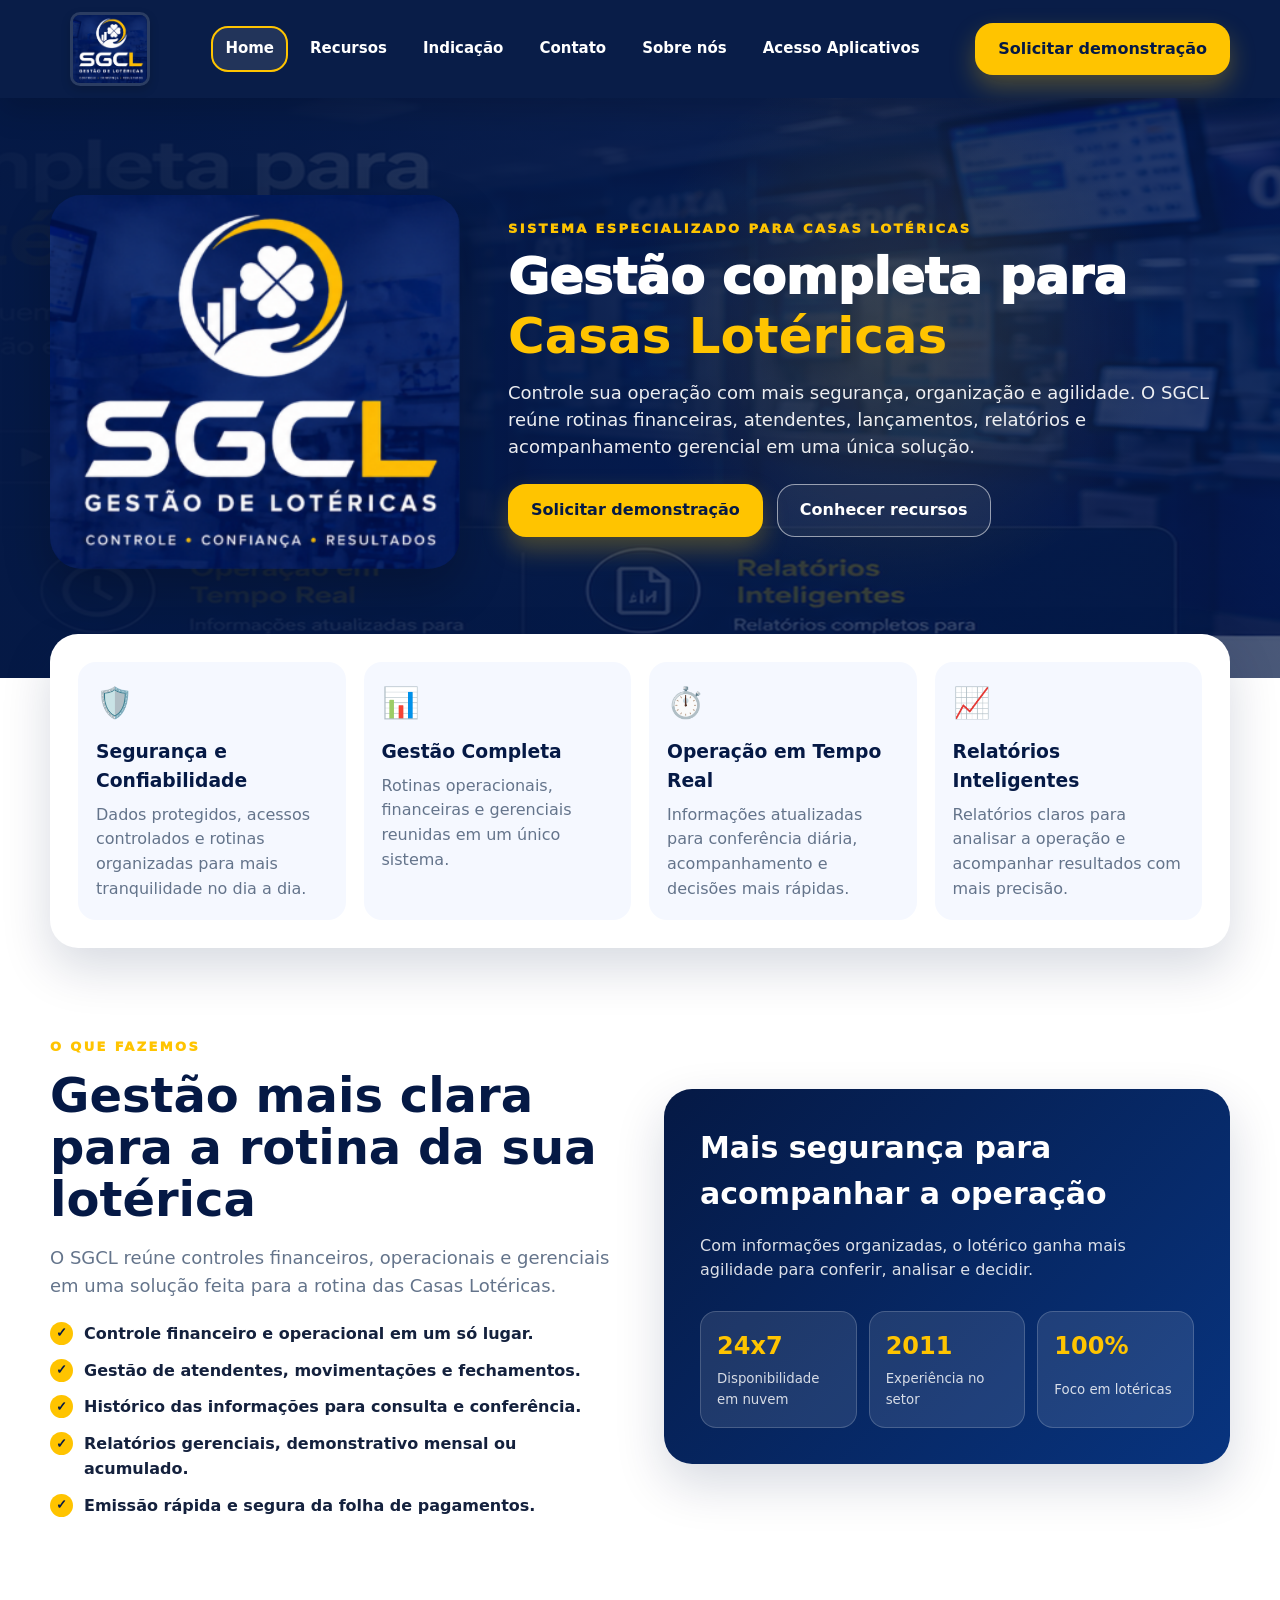
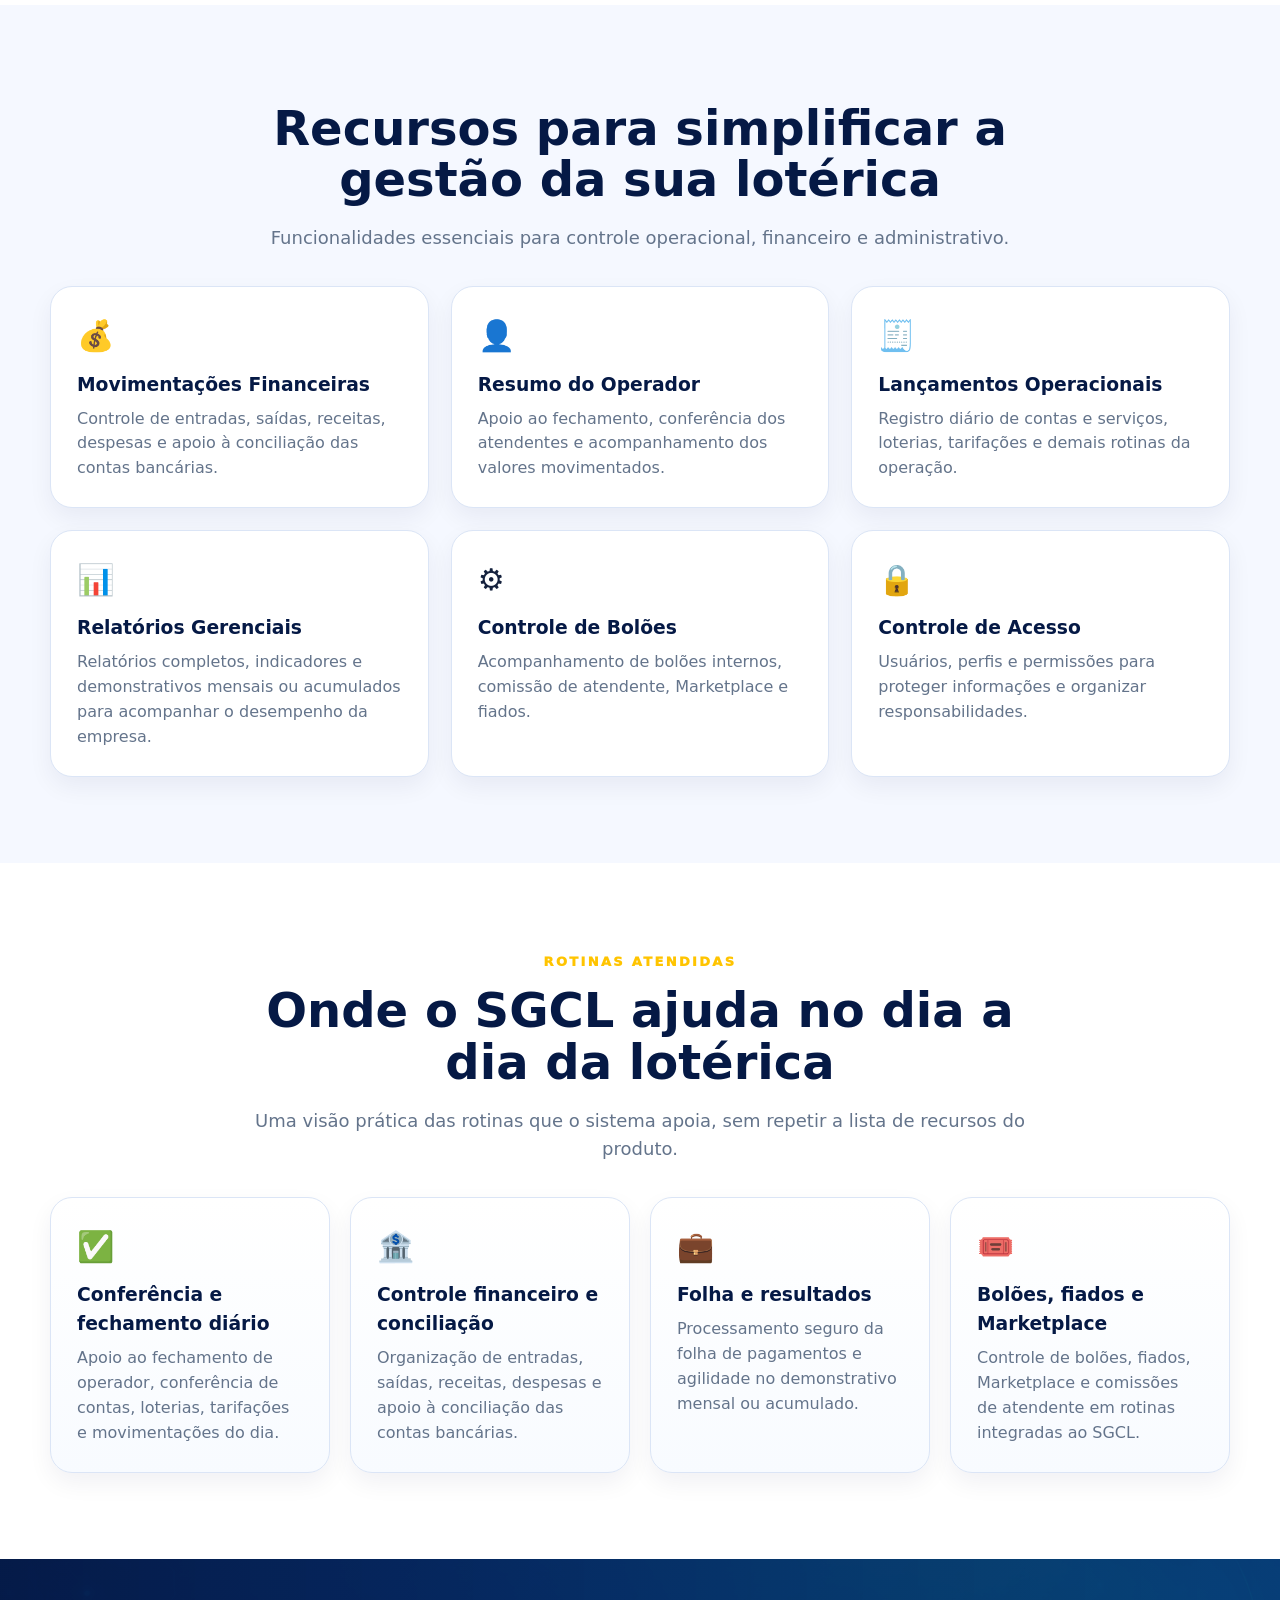
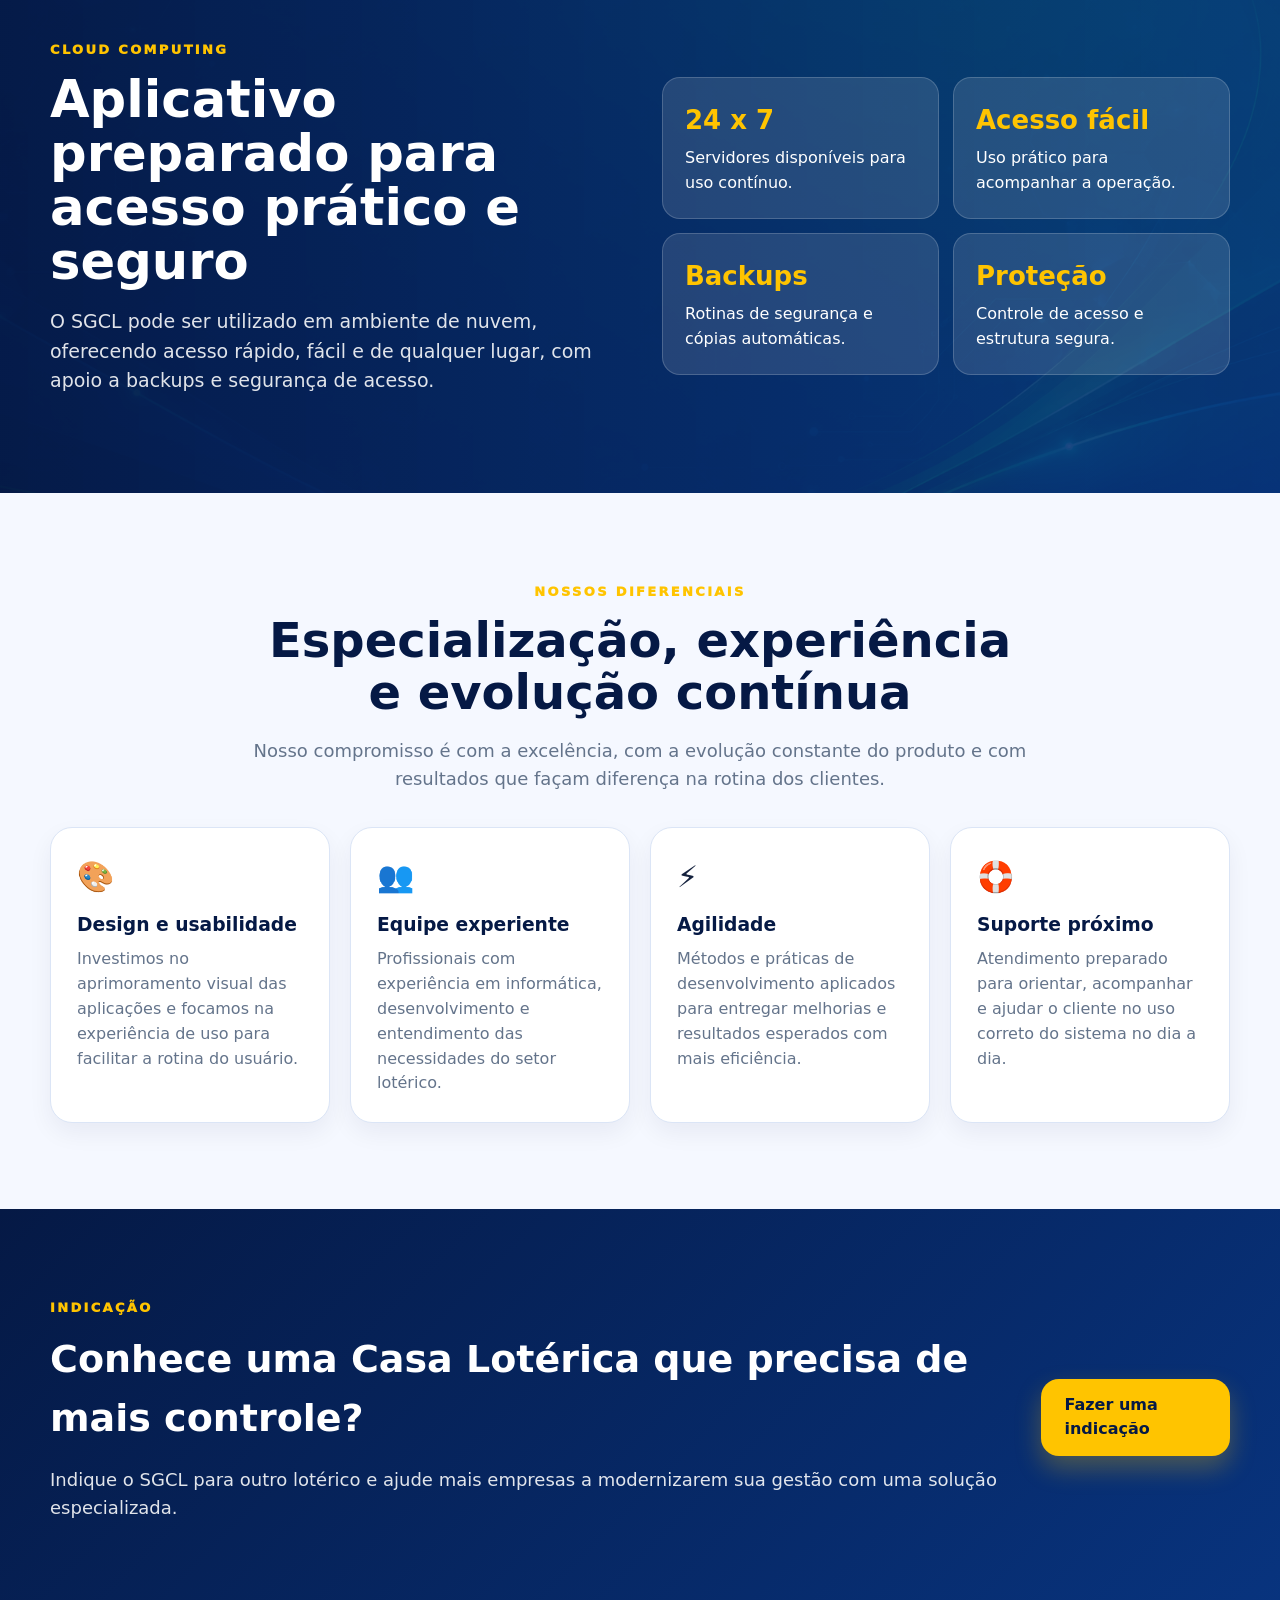
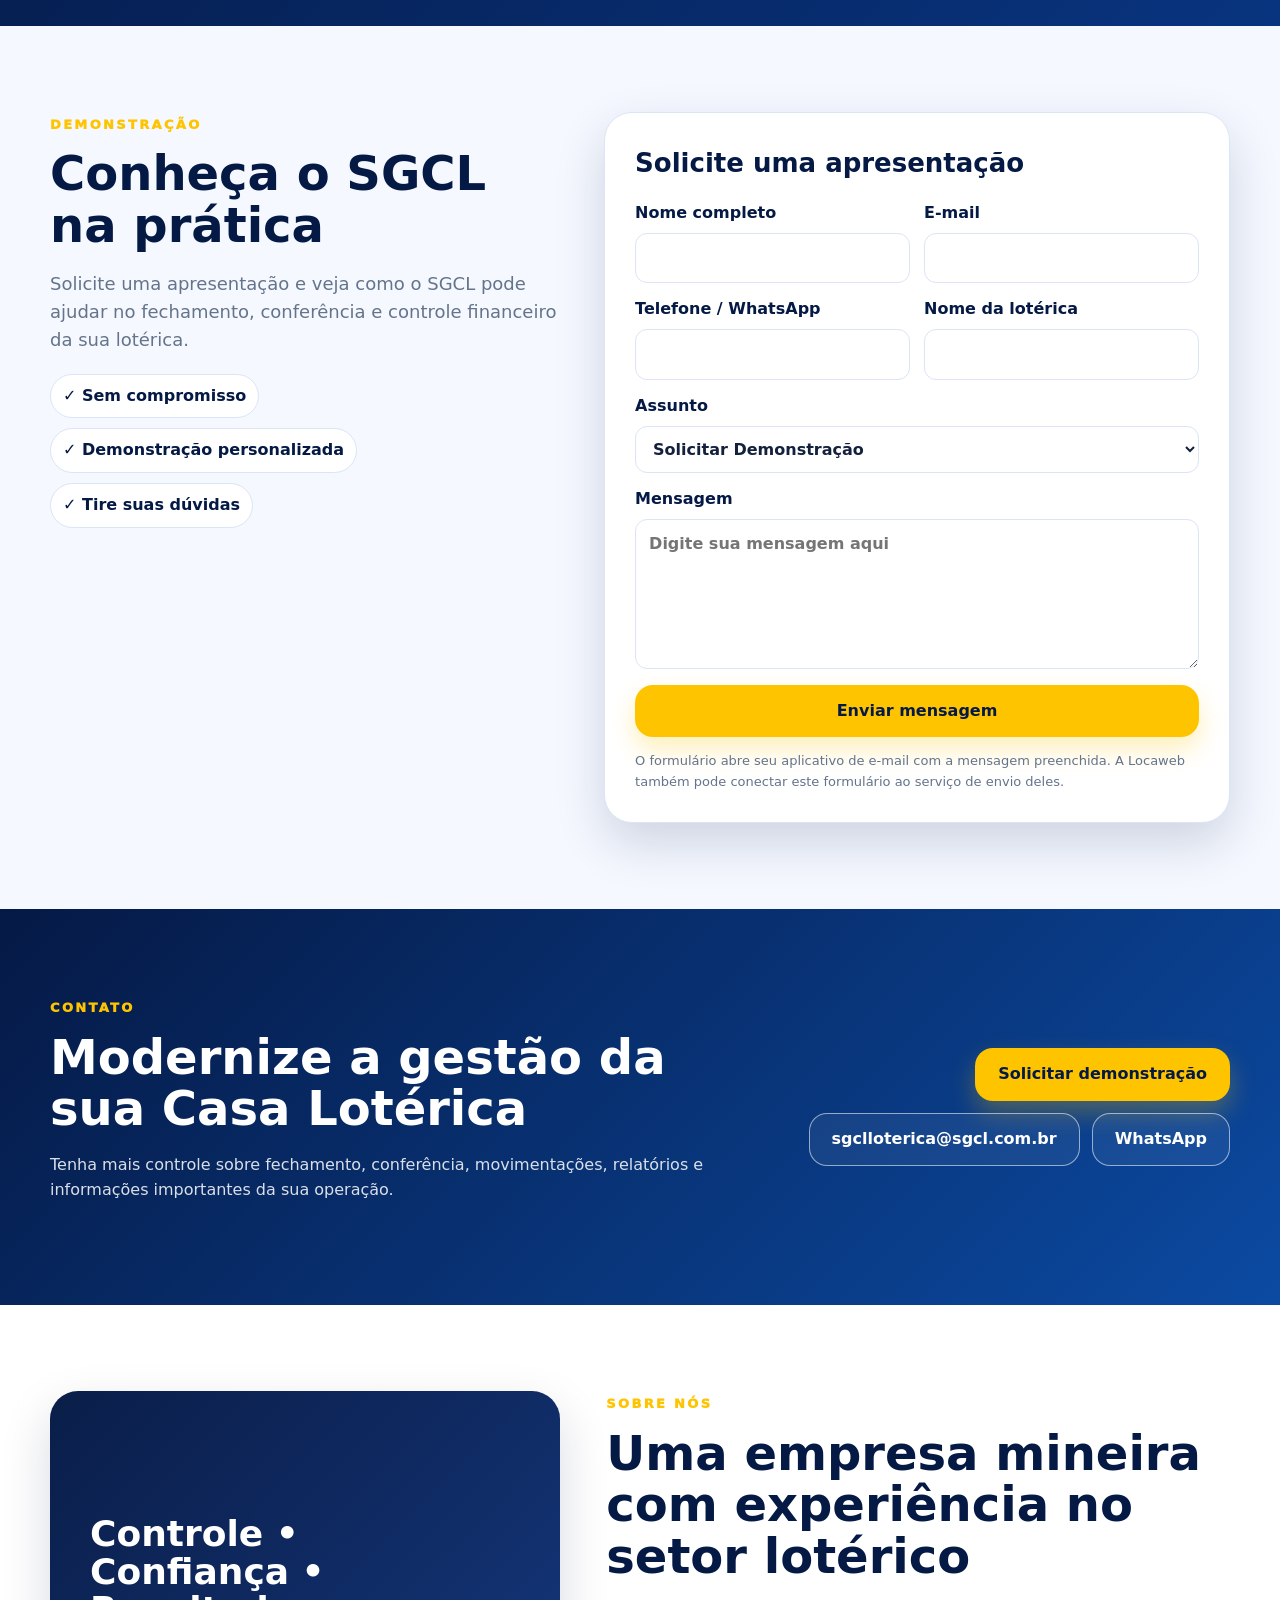
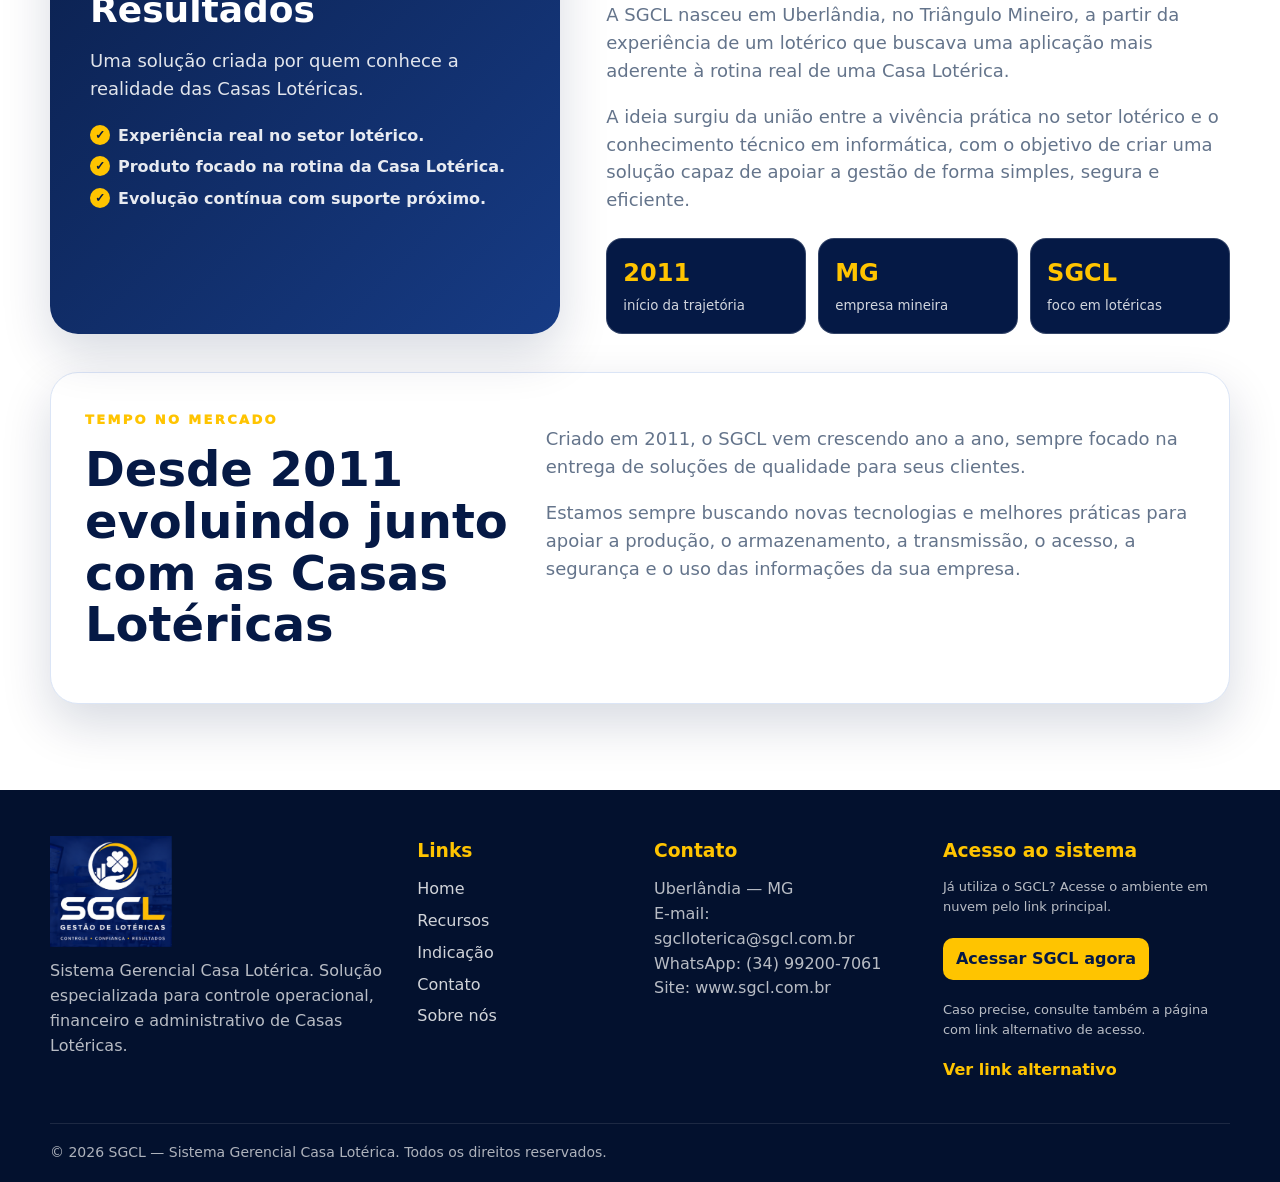
==== commit 94911115: "fix: atualiza versao do css publicado" ====
--- a/index.html
+++ b/index.html
@@ -13,7 +13,7 @@
   <meta property="og:image" content="assets/logo-sgcl.png" />
   <link rel="icon" href="assets/logo-sgcl.png" />
   <link rel="preload" as="image" href="assets/hero-loterica.png" />
-  <link rel="stylesheet" href="css/styles.css" />
+  <link rel="stylesheet" href="css/styles.css?v=20260712-1" />
 </head>
 <body>
   <a class="skip-link" href="#conteudo">Ir para o conteúdo</a>
--- a/css/styles.css
+++ b/css/styles.css
@@ -1,196 +1,993 @@
-:root{
-  --blue-950:#051945;
-  --blue-900:#07245f;
-  --blue-800:#08347f;
-  --blue-700:#0b4aa2;
-  --yellow:#ffc400;
-  --yellow-2:#ffd84d;
-  --white:#ffffff;
-  --text:#14213d;
-  --muted:#64748b;
-  --soft:#f5f8ff;
-  --line:#dbe5f6;
-  --shadow:0 20px 50px rgba(5,25,69,.16);
-  --radius:24px;
-  --header-height:98px;
-}
-
-*{box-sizing:border-box}
-html{scroll-behavior:smooth}
-body{margin:0;font-family:Inter,system-ui,-apple-system,BlinkMacSystemFont,"Segoe UI",sans-serif;color:var(--text);background:#fff;line-height:1.55}
-a{color:inherit;text-decoration:none}
-img{max-width:100%;display:block}
-button,input,textarea,select{font:inherit}
-.container{width:min(1180px,calc(100% - 40px));margin:0 auto}
-.skip-link{position:absolute;left:-999px;top:10px;background:var(--yellow);color:var(--blue-950);padding:10px 14px;border-radius:10px;z-index:999}
-.skip-link:focus{left:10px}
-
-.site-header{position:sticky;top:0;z-index:100;background:rgba(5,25,69,.98);box-shadow:0 12px 30px rgba(0,0,0,.16)}
-.nav-wrap{min-height:var(--header-height);display:flex;align-items:center;gap:24px}
-.brand{display:flex;align-items:center;justify-content:center;min-width:120px}
-.brand img{width:122px;height:auto;max-height:72px;object-fit:contain}
-.site-menu{display:flex;align-items:center;justify-content:center;gap:8px;flex:1;color:#fff;font-size:15px;font-weight:800;white-space:nowrap}
-.site-menu>a{display:inline-flex;align-items:center;justify-content:center;height:46px;padding:0 12px;border-radius:17px;transition:background .2s,color .2s,box-shadow .2s}
-.site-menu>a:hover,.site-menu>a.active{background:rgba(255,255,255,.1);box-shadow:inset 0 -3px 0 var(--yellow)}
-.nav-cta{white-space:nowrap}
-.menu-toggle{display:none;background:transparent;border:0;width:46px;height:46px;border-radius:12px;align-items:center;justify-content:center;flex-direction:column;gap:5px}
-.menu-toggle span{width:24px;height:3px;border-radius:999px;background:#fff}
-
-.btn{display:inline-flex;align-items:center;justify-content:center;min-height:48px;padding:13px 22px;border-radius:18px;font-weight:900;border:1px solid transparent;transition:transform .2s,box-shadow .2s,background .2s}
-.btn:hover{transform:translateY(-1px)}
-.btn-yellow{background:var(--yellow);color:var(--blue-950);box-shadow:0 12px 26px rgba(255,196,0,.28)}
-.btn-yellow:hover{background:var(--yellow-2)}
-.btn-outline{border-color:rgba(255,255,255,.55);color:#fff;background:rgba(255,255,255,.06)}
-
-.section-anchor{scroll-margin-top:calc(var(--header-height) + 24px)}
-.hero{position:relative;min-height:580px;background:
-  linear-gradient(90deg,rgba(5,25,69,.98),rgba(5,25,69,.72)),
-  url('../assets/hero-loterica.png') center/cover no-repeat;color:#fff;display:flex;align-items:center;overflow:hidden}
-.hero-overlay{position:absolute;inset:0;background:radial-gradient(circle at 70% 40%,rgba(255,196,0,.14),transparent 28%)}
-.hero-grid{position:relative;display:grid;grid-template-columns:1.05fr .95fr;gap:44px;align-items:center;padding:72px 0 84px}
-.hero-logo-card{background:transparent;border-radius:0;padding:0;box-shadow:none;display:flex;align-items:center;justify-content:center}
-.hero-logo-card img{width:min(100%,380px);max-height:300px;margin:auto;object-fit:contain;border-radius:24px;box-shadow:0 20px 48px rgba(0,0,0,.24)}
-.hero-copy{display:flex;flex-direction:column;justify-content:center;max-width:620px}
-.eyebrow,.section-kicker{text-transform:uppercase;letter-spacing:.18em;font-weight:950;font-size:13px;color:var(--yellow)}
-.section-kicker.light{color:var(--yellow)}
-.hero h1{font-size:clamp(34px,3.9vw,50px);line-height:1.06;margin:12px 0 16px;font-weight:950}
-.hero h1 strong{color:var(--yellow);display:block;margin-top:6px}
-.hero p{font-size:18px;line-height:1.5;max-width:540px;margin:0 0 20px;color:rgba(255,255,255,.92)}
-.hero-actions{display:flex;gap:14px;flex-wrap:wrap;margin-top:4px;padding-bottom:8px}
-
-.feature-strip{margin-top:-44px;position:relative;z-index:2}
-.feature-box{background:#fff;border-radius:28px;box-shadow:var(--shadow);padding:28px;display:grid;grid-template-columns:repeat(4,1fr);gap:18px}
-.feature-box article{padding:18px;border-radius:18px;background:var(--soft)}
-.feature-icon,.card-icon,.practical-icon,.diff-icon{font-size:30px;margin-bottom:10px}
-.feature-box h3,.resource-card h3,.practical-card h3,.modern-diff-card h3{margin:0 0 8px;color:var(--blue-950)}
-.feature-box p,.resource-card p,.practical-card p,.modern-diff-card p{margin:0;color:var(--muted)}
-
-.section{padding:86px 0}
-.soft{background:var(--soft)}
-.two-col{display:grid;grid-template-columns:1fr 1fr;gap:48px;align-items:center}
-.section-copy h2,.section-head h2,.market-card h2,.demo-copy h2,.contact-card h2{font-size:clamp(32px,4vw,48px);line-height:1.08;margin:12px 0 18px;color:var(--blue-950)}
-.section-copy p,.section-head p,.market-card p,.demo-copy p{font-size:18px;color:var(--muted)}
-.check-list{list-style:none;margin:22px 0 0;padding:0;display:grid;gap:12px}
-.check-list li{position:relative;padding-left:34px;font-weight:760}
-.check-list li:before{content:"✓";position:absolute;left:0;top:0;width:23px;height:23px;border-radius:50%;display:grid;place-items:center;background:var(--yellow);color:var(--blue-950);font-size:13px;font-weight:950}
-.summary-card{border-radius:28px;padding:36px;background:linear-gradient(135deg,var(--blue-950),var(--blue-800));color:#fff;box-shadow:var(--shadow)}
-.summary-card h3{font-size:30px;margin:0 0 10px}
-.summary-card p{color:rgba(255,255,255,.86)}
-.mini-stats{display:grid;grid-template-columns:repeat(3,1fr);gap:12px;margin-top:28px}
-.mini-stats span,.about-highlights span{background:rgba(255,255,255,.1);border:1px solid rgba(255,255,255,.18);border-radius:16px;padding:16px;display:grid;gap:4px}
-.mini-stats strong,.about-highlights strong{font-size:24px;color:var(--yellow)}
-.mini-stats small,.about-highlights small{color:rgba(255,255,255,.82)}
-
-.section-head{text-align:center;max-width:790px;margin:0 auto 34px}
-.cards-grid{display:grid;grid-template-columns:repeat(3,1fr);gap:22px}
-.resource-card,.practical-card,.modern-diff-card{background:#fff;border:1px solid var(--line);border-radius:22px;padding:26px;box-shadow:0 10px 24px rgba(5,25,69,.06)}
-.practical-grid,.modern-diff-grid{display:grid;grid-template-columns:repeat(4,1fr);gap:20px}
-.practical-card{background:linear-gradient(180deg,#fff,#f8fbff)}
-
-.cloud-band{position:relative;background:
-  linear-gradient(90deg,rgba(5,25,69,.95),rgba(8,52,127,.86)),
-  url('../assets/fundo-tecnologico.png') center/cover no-repeat;color:#fff;padding:78px 0;overflow:hidden}
-.cloud-grid{display:grid;grid-template-columns:1fr 1fr;gap:44px;align-items:center}
-.cloud-grid h2{font-size:clamp(32px,4vw,52px);line-height:1.05;margin:12px 0}
-.cloud-grid p{font-size:19px;color:rgba(255,255,255,.88)}
-.cloud-cards{display:grid;grid-template-columns:repeat(2,1fr);gap:14px}
-.cloud-cards article{background:rgba(255,255,255,.12);border:1px solid rgba(255,255,255,.18);border-radius:18px;padding:22px;display:grid;gap:6px}
-.cloud-cards strong{color:var(--yellow);font-size:26px}
-
-.about-hero-grid{display:grid;grid-template-columns:.9fr 1.1fr;gap:46px;align-items:stretch}
-.quote-panel{min-height:330px;border-radius:28px;background:linear-gradient(135deg,rgba(5,25,69,.98),rgba(8,47,125,.94));color:#fff;box-shadow:var(--shadow);padding:40px;display:flex;flex-direction:column;justify-content:center;gap:18px}
-.quote-panel strong{font-size:36px;line-height:1.05;max-width:420px}
-.quote-panel p{font-size:18px;max-width:420px;margin:0;color:rgba(255,255,255,.88)}
-.quote-points{list-style:none;margin:4px 0 0;padding:0;display:grid;gap:10px}
-.quote-points li{position:relative;padding-left:28px;color:rgba(255,255,255,.9);font-weight:760;line-height:1.35}
-.quote-points li:before{content:"✓";position:absolute;left:0;top:0;width:20px;height:20px;border-radius:50%;display:grid;place-items:center;background:var(--yellow);color:var(--blue-950);font-size:12px;font-weight:950}
-.about-highlights{display:grid;grid-template-columns:repeat(3,1fr);gap:12px;margin-top:24px}
-.about-highlights span{background:var(--blue-950);color:#fff}
-.market-card{margin-top:38px;border-radius:28px;padding:34px;background:#fff;border:1px solid var(--line);display:grid;grid-template-columns:.8fr 1.2fr;gap:28px;box-shadow:var(--shadow)}
-
-.indication{background:linear-gradient(135deg,var(--blue-950),var(--blue-800));color:#fff}
-.indication-box{display:flex;align-items:center;justify-content:space-between;gap:28px}
-.indication h2{font-size:38px;margin:10px 0;color:#fff}
-.indication p{color:rgba(255,255,255,.88);font-size:18px}
-
-.demo-section{background:var(--soft)}
-.demo-grid{display:grid;grid-template-columns:.9fr 1.1fr;gap:42px;align-items:start}
-.demo-benefits{display:flex;flex-wrap:wrap;gap:10px;margin-top:20px}
-.demo-benefits span{background:#fff;border:1px solid var(--line);border-radius:999px;padding:9px 12px;font-weight:800;color:var(--blue-950)}
-.contact-form{background:#fff;border-radius:28px;padding:30px;box-shadow:var(--shadow);border:1px solid var(--line)}
-.contact-form h3{margin:0 0 18px;font-size:26px;color:var(--blue-950)}
-.form-grid{display:grid;grid-template-columns:1fr 1fr;gap:14px}
-.form-grid label{font-weight:800;color:var(--blue-950);display:grid;gap:7px}
-.form-grid .full{grid-column:1/-1}
-input,textarea,select{width:100%;border:1px solid var(--line);border-radius:12px;padding:12px 13px;background:#fff;color:var(--text)}
-textarea{resize:vertical}
-.field-error{border-color:#dc2626;box-shadow:0 0 0 3px rgba(220,38,38,.1)}
-.full-btn{width:100%;margin-top:16px}
-.form-note{font-size:13px;color:var(--muted);margin:14px 0 0}
-
-.contact-final{background:linear-gradient(135deg,var(--blue-950),var(--blue-700));color:#fff}
-.contact-card{display:flex;align-items:center;justify-content:space-between;gap:26px}
-.contact-card h2{color:#fff}
-.contact-card p{color:rgba(255,255,255,.85)}
-.contact-actions{display:flex;flex-wrap:wrap;gap:12px;justify-content:flex-end}
-
-.site-footer{background:#03112e;color:#fff;padding:46px 0 0}
-.footer-grid{display:grid;grid-template-columns:1.3fr .8fr 1fr 1.1fr;gap:28px;padding-bottom:34px}
-.footer-brand img{width:122px;margin-bottom:12px}
-.site-footer h3{margin:0 0 12px;color:var(--yellow)}
-.site-footer a{display:block;color:rgba(255,255,255,.82);margin:7px 0}
-.site-footer p{color:rgba(255,255,255,.72);margin:0}
-.site-footer .small{font-size:13px;margin:8px 0 10px}
-.footer-access-primary{display:inline-flex!important;align-items:center;justify-content:center;width:fit-content;margin-top:10px!important;margin-bottom:12px!important;padding:9px 13px;border-radius:10px;background:var(--yellow);color:var(--blue-950)!important;font-weight:900}
-.footer-access-secondary{display:inline-flex!important;width:fit-content;color:var(--yellow)!important;font-weight:800}
-.copyright{border-top:1px solid rgba(255,255,255,.1);padding:18px 0;color:rgba(255,255,255,.68);font-size:14px}
-
-.back-to-top{position:fixed;right:18px;bottom:18px;width:46px;height:46px;border-radius:50%;border:0;background:var(--yellow);color:var(--blue-950);font-size:24px;font-weight:950;box-shadow:var(--shadow);opacity:0;pointer-events:none;transform:translateY(10px);transition:.2s;z-index:80}
-.back-to-top.visible{opacity:1;pointer-events:auto;transform:translateY(0)}
-.toast{position:fixed;left:50%;bottom:20px;transform:translateX(-50%) translateY(20px);background:var(--blue-950);color:#fff;border-radius:12px;padding:12px 16px;opacity:0;pointer-events:none;transition:.2s;z-index:90;box-shadow:var(--shadow)}
-.toast.show{opacity:1;transform:translateX(-50%) translateY(0)}
-
-.reveal{opacity:0;transform:translateY(18px);transition:opacity .6s ease,transform .6s ease}
-.reveal.is-visible,.reveal.is-visible{opacity:1;transform:none}
-.reveal-delay-1{transition-delay:.08s}
-
-.access-page-body{background:linear-gradient(135deg,var(--blue-950),var(--blue-800));min-height:100vh;color:#fff}
-.access-hero-page{min-height:calc(100vh - var(--header-height));display:flex;align-items:center;padding:64px 0}
-.access-hero-card{background:rgba(255,255,255,.1);border:1px solid rgba(255,255,255,.18);border-radius:32px;box-shadow:0 28px 70px rgba(0,0,0,.25);padding:44px;text-align:center;max-width:760px;color:#fff}
-.access-hero-card img{width:150px;margin:0 auto 20px}
-.access-hero-card h1{font-size:44px;margin:12px 0}
-.access-hero-card p{color:rgba(255,255,255,.86);font-size:18px}
-.access-links-page{display:flex;justify-content:center;gap:14px;flex-wrap:wrap;margin:26px 0}
-.back-home-link{margin-top:12px}
-
-@media (max-width:1180px){
-  .nav-wrap{gap:14px}
-  .site-menu{gap:5px;font-size:14px}
-  .site-menu>a{padding:0 9px}
-  .nav-cta{padding-left:16px;padding-right:16px;font-size:14px}
-}
-@media (max-width:940px){
-  :root{--header-height:84px}
-  .nav-wrap{min-height:var(--header-height)}
-  .brand img{width:104px}
-  .menu-toggle{display:flex;margin-left:auto}
-  .site-menu{position:absolute;left:20px;right:20px;top:calc(100% + 10px);display:none;flex-direction:column;align-items:stretch;background:var(--blue-950);border:1px solid rgba(255,255,255,.12);border-radius:18px;padding:14px;box-shadow:var(--shadow)}
-  .site-menu.open{display:flex}
-  .site-menu>a{justify-content:flex-start;height:auto;min-height:42px}
-  .nav-cta{display:none}
-  .hero-grid,.two-col,.cloud-grid,.about-hero-grid,.market-card,.demo-grid{grid-template-columns:1fr}
-  .hero{min-height:auto}
-  .hero-grid{padding:64px 0 72px;gap:32px}
-  .hero-logo-card img{max-height:260px;width:min(100%,340px)}
-  .feature-box,.cards-grid,.practical-grid,.modern-diff-grid,.footer-grid{grid-template-columns:1fr 1fr}
-  .contact-card,.indication-box{flex-direction:column;align-items:flex-start}
-}
-@media (max-width:640px){
-  .container{width:min(100% - 28px,1180px)}
-  .hero h1{font-size:38px}
-  .hero p{font-size:17px}
-  .feature-box,.cards-grid,.practical-grid,.modern-diff-grid,.footer-grid,.form-grid,.mini-stats,.about-highlights,.cloud-cards{grid-template-columns:1fr}
-  .hero-logo-card img{max-height:220px;width:min(100%,300px)}
-  .hero-grid{padding:56px 0 64px}
-  .section{padding:64px 0}
-}
+:root {
+  --blue-950: #051945;
+  --blue-900: #07245f;
+  --blue-800: #08347f;
+  --blue-700: #0b4aa2;
+  --yellow: #ffc400;
+  --yellow-2: #ffd84d;
+  --white: #ffffff;
+  --text: #14213d;
+  --muted: #64748b;
+  --soft: #f5f8ff;
+  --line: #dbe5f6;
+  --shadow: 0 20px 50px rgba(5, 25, 69, 0.16);
+  --radius: 24px;
+  --header-height: 98px;
+}
+
+* {
+  box-sizing: border-box;
+}
+html {
+  scroll-behavior: smooth;
+}
+body {
+  margin: 0;
+  font-family:
+    Inter,
+    system-ui,
+    -apple-system,
+    BlinkMacSystemFont,
+    "Segoe UI",
+    sans-serif;
+  color: var(--text);
+  background: #fff;
+  line-height: 1.55;
+}
+a {
+  color: inherit;
+  text-decoration: none;
+}
+img {
+  max-width: 100%;
+  display: block;
+}
+button,
+input,
+textarea,
+select {
+  font: inherit;
+}
+.container {
+  width: min(1180px, calc(100% - 40px));
+  margin: 0 auto;
+}
+.skip-link {
+  position: absolute;
+  left: -999px;
+  top: 10px;
+  background: var(--yellow);
+  color: var(--blue-950);
+  padding: 10px 14px;
+  border-radius: 10px;
+  z-index: 999;
+}
+.skip-link:focus {
+  left: 10px;
+}
+
+.site-header {
+  position: sticky;
+  top: 0;
+  z-index: 100;
+  background: rgba(5, 25, 69, 0.98);
+  box-shadow: 0 12px 30px rgba(0, 0, 0, 0.16);
+}
+.nav-wrap {
+  min-height: var(--header-height);
+  display: flex;
+  align-items: center;
+  gap: 24px;
+}
+.brand {
+  display: flex;
+  align-items: center;
+  justify-content: center;
+  min-width: 120px;
+}
+.brand img {
+  width: 80px;
+  height: auto;
+  max-height: 100px;
+  object-fit: contain;
+  border-radius: 10px;
+  border: 3px solid rgba(255, 255, 255, 0.14);
+  box-shadow: 0 4px 10px rgba(0, 0, 0, 0.18);
+}
+.site-menu {
+  display: flex;
+  align-items: center;
+  justify-content: center;
+  gap: 8px;
+  flex: 1;
+  color: #fff;
+  font-size: 15px;
+  font-weight: 800;
+  white-space: nowrap;
+}
+.site-menu > a {
+  display: inline-flex;
+  align-items: center;
+  justify-content: center;
+  height: 46px;
+  padding: 0 12px;
+  border: 2px solid transparent;
+  border-radius: 17px;
+  transition:
+    background 0.2s,
+    color 0.2s,
+    box-shadow 0.2s;
+}
+.site-menu > a:hover {
+  background: rgba(255, 255, 255, 0.08);
+}
+.site-menu > a.active {
+  background: rgba(255, 255, 255, 0.1);
+  border-color: var(--yellow);
+  box-shadow: none;
+}
+.nav-cta {
+  white-space: nowrap;
+}
+.menu-toggle {
+  display: none;
+  background: transparent;
+  border: 0;
+  width: 46px;
+  height: 46px;
+  border-radius: 12px;
+  align-items: center;
+  justify-content: center;
+  flex-direction: column;
+  gap: 5px;
+}
+.menu-toggle span {
+  width: 24px;
+  height: 3px;
+  border-radius: 999px;
+  background: #fff;
+}
+
+.btn {
+  display: inline-flex;
+  align-items: center;
+  justify-content: center;
+  min-height: 48px;
+  padding: 13px 22px;
+  border-radius: 18px;
+  font-weight: 900;
+  border: 1px solid transparent;
+  transition:
+    transform 0.2s,
+    box-shadow 0.2s,
+    background 0.2s;
+}
+.btn:hover {
+  transform: translateY(-1px);
+}
+.btn-yellow {
+  background: var(--yellow);
+  color: var(--blue-950);
+  box-shadow: 0 12px 26px rgba(255, 196, 0, 0.28);
+}
+.btn-yellow:hover {
+  background: var(--yellow-2);
+}
+.btn-outline {
+  border-color: rgba(255, 255, 255, 0.55);
+  color: #fff;
+  background: rgba(255, 255, 255, 0.06);
+}
+
+.section-anchor {
+  scroll-margin-top: calc(var(--header-height) + 24px);
+}
+.hero {
+  position: relative;
+  min-height: 580px;
+  background:
+    linear-gradient(90deg, rgba(5, 25, 69, 0.98), rgba(5, 25, 69, 0.72)),
+    url("../assets/hero-loterica.png") center/cover no-repeat;
+  color: #fff;
+  display: flex;
+  align-items: center;
+  overflow: hidden;
+}
+.hero-overlay {
+  position: absolute;
+  inset: 0;
+  background: radial-gradient(
+    circle at 70% 40%,
+    rgba(255, 196, 0, 0.14),
+    transparent 28%
+  );
+}
+.hero-grid {
+  position:relative;
+  display:grid;
+  grid-template-columns:410px 1fr;
+  gap:48px;
+  align-items:center;
+  padding:72px 0 84px;
+}
+.hero-logo-card {
+  width: 100%;
+  max-width: 410px;
+  padding: 0;
+  background: transparent;
+  box-shadow: none;
+  display: flex;
+  align-items: center;
+  justify-content: center;
+}
+.hero-logo-card img {
+  display: block;
+  width: 100%;
+  max-width: 410px;
+  height: auto;
+  max-height: none;
+  margin: 0;
+  object-fit: contain;
+  border-radius: 32px;
+  box-shadow: 0 20px 48px rgba(0, 0, 0, 0.24);
+}
+.hero-copy {
+  display: flex;
+  flex-direction: column;
+  justify-content: center;
+  min-width: 0;
+  max-width: none;
+}
+.eyebrow,
+.section-kicker {
+  text-transform: uppercase;
+  letter-spacing: 0.18em;
+  font-weight: 950;
+  font-size: 13px;
+  color: var(--yellow);
+}
+.section-kicker.light {
+  color: var(--yellow);
+}
+.hero h1 {
+  font-size: clamp(34px, 3.9vw, 50px);
+  line-height: 1.06;
+  margin: 12px 0 16px;
+  font-weight: 950;
+}
+.hero h1 strong {
+  color: var(--yellow);
+  display: block;
+  margin-top: 6px;
+}
+.hero p {
+  font-size: 18px;
+  line-height: 1.5;
+  max-width: 100%;
+  margin: 0 0 20px;
+  color: rgba(255, 255, 255, 0.92);
+}
+.hero-actions {
+  display: flex;
+  gap: 14px;
+  flex-wrap: wrap;
+  margin-top: 4px;
+  padding-bottom: 8px;
+}
+
+.feature-strip {
+  margin-top: -44px;
+  position: relative;
+  z-index: 2;
+}
+.feature-box {
+  background: #fff;
+  border-radius: 28px;
+  box-shadow: var(--shadow);
+  padding: 28px;
+  display: grid;
+  grid-template-columns: repeat(4, 1fr);
+  gap: 18px;
+}
+.feature-box article {
+  padding: 18px;
+  border-radius: 18px;
+  background: var(--soft);
+}
+.feature-icon,
+.card-icon,
+.practical-icon,
+.diff-icon {
+  font-size: 30px;
+  margin-bottom: 10px;
+}
+.feature-box h3,
+.resource-card h3,
+.practical-card h3,
+.modern-diff-card h3 {
+  margin: 0 0 8px;
+  color: var(--blue-950);
+}
+.feature-box p,
+.resource-card p,
+.practical-card p,
+.modern-diff-card p {
+  margin: 0;
+  color: var(--muted);
+}
+
+.section {
+  padding: 86px 0;
+}
+.soft {
+  background: var(--soft);
+}
+.two-col {
+  display: grid;
+  grid-template-columns: 1fr 1fr;
+  gap: 48px;
+  align-items: center;
+}
+.section-copy h2,
+.section-head h2,
+.market-card h2,
+.demo-copy h2,
+.contact-card h2 {
+  font-size: clamp(32px, 4vw, 48px);
+  line-height: 1.08;
+  margin: 12px 0 18px;
+  color: var(--blue-950);
+}
+.section-copy p,
+.section-head p,
+.market-card p,
+.demo-copy p {
+  font-size: 18px;
+  color: var(--muted);
+}
+.check-list {
+  list-style: none;
+  margin: 22px 0 0;
+  padding: 0;
+  display: grid;
+  gap: 12px;
+}
+.check-list li {
+  position: relative;
+  padding-left: 34px;
+  font-weight: 760;
+}
+.check-list li:before {
+  content: "✓";
+  position: absolute;
+  left: 0;
+  top: 0;
+  width: 23px;
+  height: 23px;
+  border-radius: 50%;
+  display: grid;
+  place-items: center;
+  background: var(--yellow);
+  color: var(--blue-950);
+  font-size: 13px;
+  font-weight: 950;
+}
+.summary-card {
+  border-radius: 28px;
+  padding: 36px;
+  background: linear-gradient(135deg, var(--blue-950), var(--blue-800));
+  color: #fff;
+  box-shadow: var(--shadow);
+}
+.summary-card h3 {
+  font-size: 30px;
+  margin: 0 0 10px;
+}
+.summary-card p {
+  color: rgba(255, 255, 255, 0.86);
+}
+.mini-stats {
+  display: grid;
+  grid-template-columns: repeat(3, 1fr);
+  gap: 12px;
+  margin-top: 28px;
+}
+.mini-stats span,
+.about-highlights span {
+  background: rgba(255, 255, 255, 0.1);
+  border: 1px solid rgba(255, 255, 255, 0.18);
+  border-radius: 16px;
+  padding: 16px;
+  display: grid;
+  gap: 4px;
+}
+.mini-stats strong,
+.about-highlights strong {
+  font-size: 24px;
+  color: var(--yellow);
+}
+.mini-stats small,
+.about-highlights small {
+  color: rgba(255, 255, 255, 0.82);
+}
+
+.section-head {
+  text-align: center;
+  max-width: 790px;
+  margin: 0 auto 34px;
+}
+.cards-grid {
+  display: grid;
+  grid-template-columns: repeat(3, 1fr);
+  gap: 22px;
+}
+.resource-card,
+.practical-card,
+.modern-diff-card {
+  background: #fff;
+  border: 1px solid var(--line);
+  border-radius: 22px;
+  padding: 26px;
+  box-shadow: 0 10px 24px rgba(5, 25, 69, 0.06);
+}
+.practical-grid,
+.modern-diff-grid {
+  display: grid;
+  grid-template-columns: repeat(4, 1fr);
+  gap: 20px;
+}
+.practical-card {
+  background: linear-gradient(180deg, #fff, #f8fbff);
+}
+
+.cloud-band {
+  position: relative;
+  background:
+    linear-gradient(90deg, rgba(5, 25, 69, 0.95), rgba(8, 52, 127, 0.86)),
+    url("../assets/fundo-tecnologico.png") center/cover no-repeat;
+  color: #fff;
+  padding: 78px 0;
+  overflow: hidden;
+}
+.cloud-grid {
+  display: grid;
+  grid-template-columns: 1fr 1fr;
+  gap: 44px;
+  align-items: center;
+}
+.cloud-grid h2 {
+  font-size: clamp(32px, 4vw, 52px);
+  line-height: 1.05;
+  margin: 12px 0;
+}
+.cloud-grid p {
+  font-size: 19px;
+  color: rgba(255, 255, 255, 0.88);
+}
+.cloud-cards {
+  display: grid;
+  grid-template-columns: repeat(2, 1fr);
+  gap: 14px;
+}
+.cloud-cards article {
+  background: rgba(255, 255, 255, 0.12);
+  border: 1px solid rgba(255, 255, 255, 0.18);
+  border-radius: 18px;
+  padding: 22px;
+  display: grid;
+  gap: 6px;
+}
+.cloud-cards strong {
+  color: var(--yellow);
+  font-size: 26px;
+}
+
+.about-hero-grid {
+  display: grid;
+  grid-template-columns: 0.9fr 1.1fr;
+  gap: 46px;
+  align-items: stretch;
+}
+.quote-panel {
+  min-height: 330px;
+  border-radius: 28px;
+  background: linear-gradient(
+    135deg,
+    rgba(5, 25, 69, 0.98),
+    rgba(8, 47, 125, 0.94)
+  );
+  color: #fff;
+  box-shadow: var(--shadow);
+  padding: 40px;
+  display: flex;
+  flex-direction: column;
+  justify-content: center;
+  gap: 18px;
+}
+.quote-panel strong {
+  font-size: 36px;
+  line-height: 1.05;
+  max-width: 420px;
+}
+.quote-panel p {
+  font-size: 18px;
+  max-width: 420px;
+  margin: 0;
+  color: rgba(255, 255, 255, 0.88);
+}
+.quote-points {
+  list-style: none;
+  margin: 4px 0 0;
+  padding: 0;
+  display: grid;
+  gap: 10px;
+}
+.quote-points li {
+  position: relative;
+  padding-left: 28px;
+  color: rgba(255, 255, 255, 0.9);
+  font-weight: 760;
+  line-height: 1.35;
+}
+.quote-points li:before {
+  content: "✓";
+  position: absolute;
+  left: 0;
+  top: 0;
+  width: 20px;
+  height: 20px;
+  border-radius: 50%;
+  display: grid;
+  place-items: center;
+  background: var(--yellow);
+  color: var(--blue-950);
+  font-size: 12px;
+  font-weight: 950;
+}
+.about-highlights {
+  display: grid;
+  grid-template-columns: repeat(3, 1fr);
+  gap: 12px;
+  margin-top: 24px;
+}
+.about-highlights span {
+  background: var(--blue-950);
+  color: #fff;
+}
+.market-card {
+  margin-top: 38px;
+  border-radius: 28px;
+  padding: 34px;
+  background: #fff;
+  border: 1px solid var(--line);
+  display: grid;
+  grid-template-columns: 0.8fr 1.2fr;
+  gap: 28px;
+  box-shadow: var(--shadow);
+}
+
+.indication {
+  background: linear-gradient(135deg, var(--blue-950), var(--blue-800));
+  color: #fff;
+}
+.indication-box {
+  display: flex;
+  align-items: center;
+  justify-content: space-between;
+  gap: 28px;
+}
+.indication h2 {
+  font-size: 38px;
+  margin: 10px 0;
+  color: #fff;
+}
+.indication p {
+  color: rgba(255, 255, 255, 0.88);
+  font-size: 18px;
+}
+
+.demo-section {
+  background: var(--soft);
+}
+.demo-grid {
+  display: grid;
+  grid-template-columns: 0.9fr 1.1fr;
+  gap: 42px;
+  align-items: start;
+}
+.demo-benefits {
+  display: flex;
+  flex-wrap: wrap;
+  gap: 10px;
+  margin-top: 20px;
+}
+.demo-benefits span {
+  background: #fff;
+  border: 1px solid var(--line);
+  border-radius: 999px;
+  padding: 9px 12px;
+  font-weight: 800;
+  color: var(--blue-950);
+}
+.contact-form {
+  background: #fff;
+  border-radius: 28px;
+  padding: 30px;
+  box-shadow: var(--shadow);
+  border: 1px solid var(--line);
+}
+.contact-form h3 {
+  margin: 0 0 18px;
+  font-size: 26px;
+  color: var(--blue-950);
+}
+.form-grid {
+  display: grid;
+  grid-template-columns: 1fr 1fr;
+  gap: 14px;
+}
+.form-grid label {
+  font-weight: 800;
+  color: var(--blue-950);
+  display: grid;
+  gap: 7px;
+}
+.form-grid .full {
+  grid-column: 1/-1;
+}
+input,
+textarea,
+select {
+  width: 100%;
+  border: 1px solid var(--line);
+  border-radius: 12px;
+  padding: 12px 13px;
+  background: #fff;
+  color: var(--text);
+}
+textarea {
+  resize: vertical;
+}
+.field-error {
+  border-color: #dc2626;
+  box-shadow: 0 0 0 3px rgba(220, 38, 38, 0.1);
+}
+.full-btn {
+  width: 100%;
+  margin-top: 16px;
+}
+.form-note {
+  font-size: 13px;
+  color: var(--muted);
+  margin: 14px 0 0;
+}
+
+.contact-final {
+  background: linear-gradient(135deg, var(--blue-950), var(--blue-700));
+  color: #fff;
+}
+.contact-card {
+  display: flex;
+  align-items: center;
+  justify-content: space-between;
+  gap: 26px;
+}
+.contact-card h2 {
+  color: #fff;
+}
+.contact-card p {
+  color: rgba(255, 255, 255, 0.85);
+}
+.contact-actions {
+  display: flex;
+  flex-wrap: wrap;
+  gap: 12px;
+  justify-content: flex-end;
+}
+
+.site-footer {
+  background: #03112e;
+  color: #fff;
+  padding: 46px 0 0;
+}
+.footer-grid {
+  display: grid;
+  grid-template-columns: 1.3fr 0.8fr 1fr 1.1fr;
+  gap: 28px;
+  padding-bottom: 34px;
+}
+.footer-brand img {
+  width: 122px;
+  margin-bottom: 12px;
+}
+.site-footer h3 {
+  margin: 0 0 12px;
+  color: var(--yellow);
+}
+.site-footer a {
+  display: block;
+  color: rgba(255, 255, 255, 0.82);
+  margin: 7px 0;
+}
+.site-footer p {
+  color: rgba(255, 255, 255, 0.72);
+  margin: 0;
+}
+.site-footer .small {
+  font-size: 13px;
+  margin: 8px 0 10px;
+}
+.footer-access-primary {
+  display: inline-flex !important;
+  align-items: center;
+  justify-content: center;
+  width: fit-content;
+  margin-top: 10px !important;
+  margin-bottom: 12px !important;
+  padding: 9px 13px;
+  border-radius: 10px;
+  background: var(--yellow);
+  color: var(--blue-950) !important;
+  font-weight: 900;
+}
+.footer-access-secondary {
+  display: inline-flex !important;
+  width: fit-content;
+  color: var(--yellow) !important;
+  font-weight: 800;
+}
+.copyright {
+  border-top: 1px solid rgba(255, 255, 255, 0.1);
+  padding: 18px 0;
+  color: rgba(255, 255, 255, 0.68);
+  font-size: 14px;
+}
+
+.back-to-top {
+  position: fixed;
+  right: 18px;
+  bottom: 18px;
+  width: 46px;
+  height: 46px;
+  border-radius: 50%;
+  border: 0;
+  background: var(--yellow);
+  color: var(--blue-950);
+  font-size: 24px;
+  font-weight: 950;
+  box-shadow: var(--shadow);
+  opacity: 0;
+  pointer-events: none;
+  transform: translateY(10px);
+  transition: 0.2s;
+  z-index: 80;
+}
+.back-to-top.visible {
+  opacity: 1;
+  pointer-events: auto;
+  transform: translateY(0);
+}
+.toast {
+  position: fixed;
+  left: 50%;
+  bottom: 20px;
+  transform: translateX(-50%) translateY(20px);
+  background: var(--blue-950);
+  color: #fff;
+  border-radius: 12px;
+  padding: 12px 16px;
+  opacity: 0;
+  pointer-events: none;
+  transition: 0.2s;
+  z-index: 90;
+  box-shadow: var(--shadow);
+}
+.toast.show {
+  opacity: 1;
+  transform: translateX(-50%) translateY(0);
+}
+
+.reveal {
+  opacity: 0;
+  transform: translateY(18px);
+  transition:
+    opacity 0.6s ease,
+    transform 0.6s ease;
+}
+.reveal.is-visible {
+  opacity: 1;
+  transform: none;
+}
+.reveal-delay-1 {
+  transition-delay: 0.08s;
+}
+
+.access-page-body {
+  background: linear-gradient(135deg, var(--blue-950), var(--blue-800));
+  min-height: 100vh;
+  color: #fff;
+}
+.access-hero-page {
+  min-height: calc(100vh - var(--header-height));
+  display: flex;
+  align-items: center;
+  padding: 64px 0;
+}
+.access-hero-card {
+  background: rgba(255, 255, 255, 0.1);
+  border: 1px solid rgba(255, 255, 255, 0.18);
+  border-radius: 32px;
+  box-shadow: 0 28px 70px rgba(0, 0, 0, 0.25);
+  padding: 44px;
+  text-align: center;
+  max-width: 760px;
+  color: #fff;
+}
+.access-hero-card img {
+  width: 150px;
+  margin: 0 auto 20px;
+}
+.access-hero-card h1 {
+  font-size: 44px;
+  margin: 12px 0;
+}
+.access-hero-card p {
+  color: rgba(255, 255, 255, 0.86);
+  font-size: 18px;
+}
+.access-links-page {
+  display: flex;
+  justify-content: center;
+  gap: 14px;
+  flex-wrap: wrap;
+  margin: 26px 0;
+}
+.back-home-link {
+  margin-top: 12px;
+}
+
+@media (max-width: 1180px) {
+  .nav-wrap {
+    gap: 14px;
+  }
+  .site-menu {
+    gap: 5px;
+    font-size: 14px;
+  }
+  .site-menu > a {
+    padding: 0 9px;
+  }
+  .nav-cta {
+    padding-left: 16px;
+    padding-right: 16px;
+    font-size: 14px;
+  }
+}
+@media (max-width: 1120px) {
+  .hero-grid {
+    grid-template-columns: 350px 1fr;
+    gap: 42px;
+  }
+  .hero-logo-card {
+    max-width: 350px;
+  }
+  .hero-logo-card img {
+    width: 100%;
+    max-width: 350px;
+    max-height: none;
+  }
+}
+@media (max-width: 940px) {
+  :root {
+    --header-height: 84px;
+  }
+  .nav-wrap {
+    min-height: var(--header-height);
+  }
+  .brand img {
+    width: 104px;
+  }
+  .menu-toggle {
+    display: flex;
+    margin-left: auto;
+  }
+  .site-menu {
+    position: absolute;
+    left: 20px;
+    right: 20px;
+    top: calc(100% + 10px);
+    display: none;
+    flex-direction: column;
+    align-items: stretch;
+    background: var(--blue-950);
+    border: 1px solid rgba(255, 255, 255, 0.12);
+    border-radius: 18px;
+    padding: 14px;
+    box-shadow: var(--shadow);
+  }
+  .site-menu.open {
+    display: flex;
+  }
+  .site-menu > a {
+    justify-content: flex-start;
+    height: auto;
+    min-height: 42px;
+  }
+  .nav-cta {
+    display: none;
+  }
+  .hero-grid,
+  .two-col,
+  .cloud-grid,
+  .about-hero-grid,
+  .market-card,
+  .demo-grid {
+    grid-template-columns: 1fr;
+  }
+  .hero {
+    min-height: auto;
+  }
+  .hero-grid {
+    padding: 64px 0 72px;
+    gap: 36px;
+  }
+  .hero-logo-card {
+    width: 100%;
+    max-width: 340px;
+    margin: 0 auto;
+  }
+  .hero-logo-card img {
+    width: 100%;
+    max-width: 340px;
+    max-height: none;
+  }
+  .feature-box,
+  .cards-grid,
+  .practical-grid,
+  .modern-diff-grid,
+  .footer-grid {
+    grid-template-columns: 1fr 1fr;
+  }
+  .contact-card,
+  .indication-box {
+    flex-direction: column;
+    align-items: flex-start;
+  }
+}
+@media (max-width: 640px) {
+  .container {
+    width: min(100% - 28px, 1180px);
+  }
+  .hero h1 {
+    font-size: 38px;
+  }
+  .hero p {
+    font-size: 17px;
+  }
+  .feature-box,
+  .cards-grid,
+  .practical-grid,
+  .modern-diff-grid,
+  .footer-grid,
+  .form-grid,
+  .mini-stats,
+  .about-highlights,
+  .cloud-cards {
+    grid-template-columns: 1fr;
+  }
+  .hero-logo-card {
+    max-width: 280px;
+  }
+  .hero-logo-card img {
+    width: 100%;
+    max-width: 280px;
+    max-height: none;
+    border-radius: 26px;
+  }
+  .hero-grid {
+    padding: 56px 0 64px;
+  }
+  .section {
+    padding: 64px 0;
+  }
+}
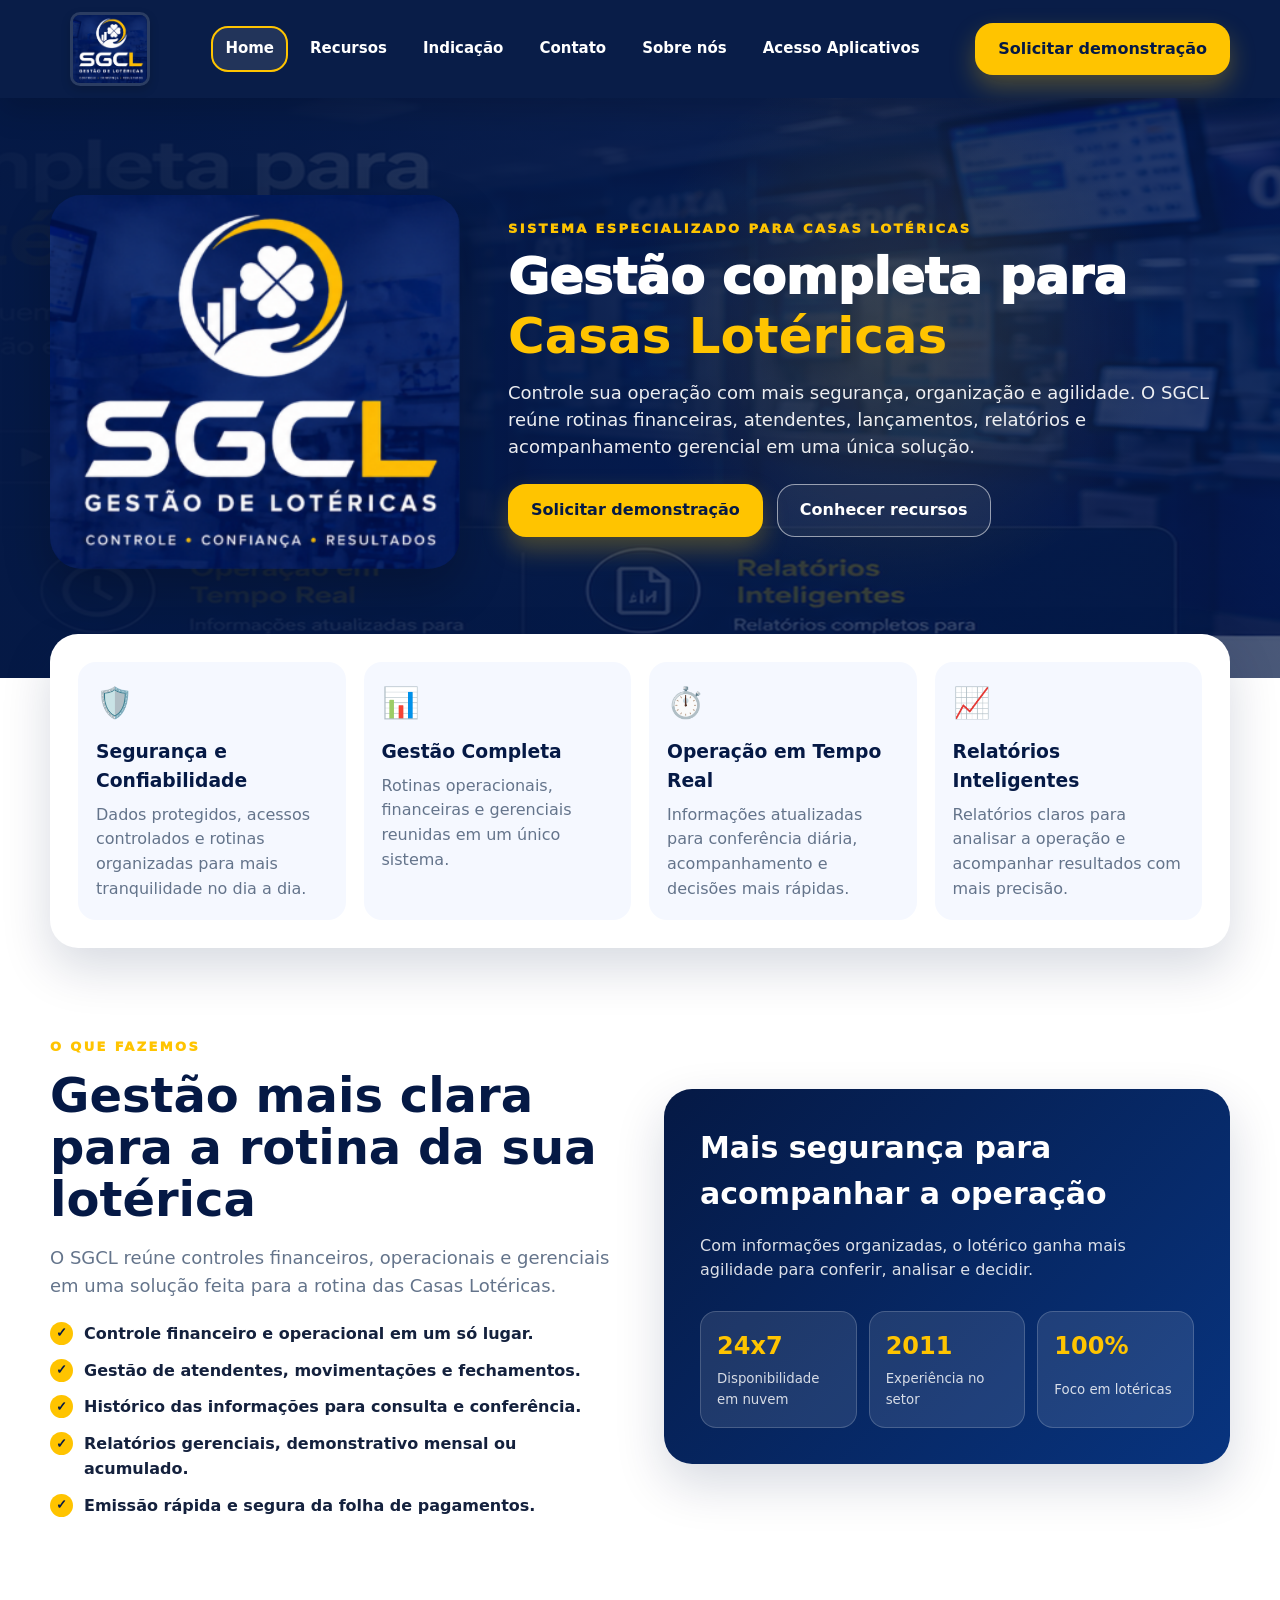
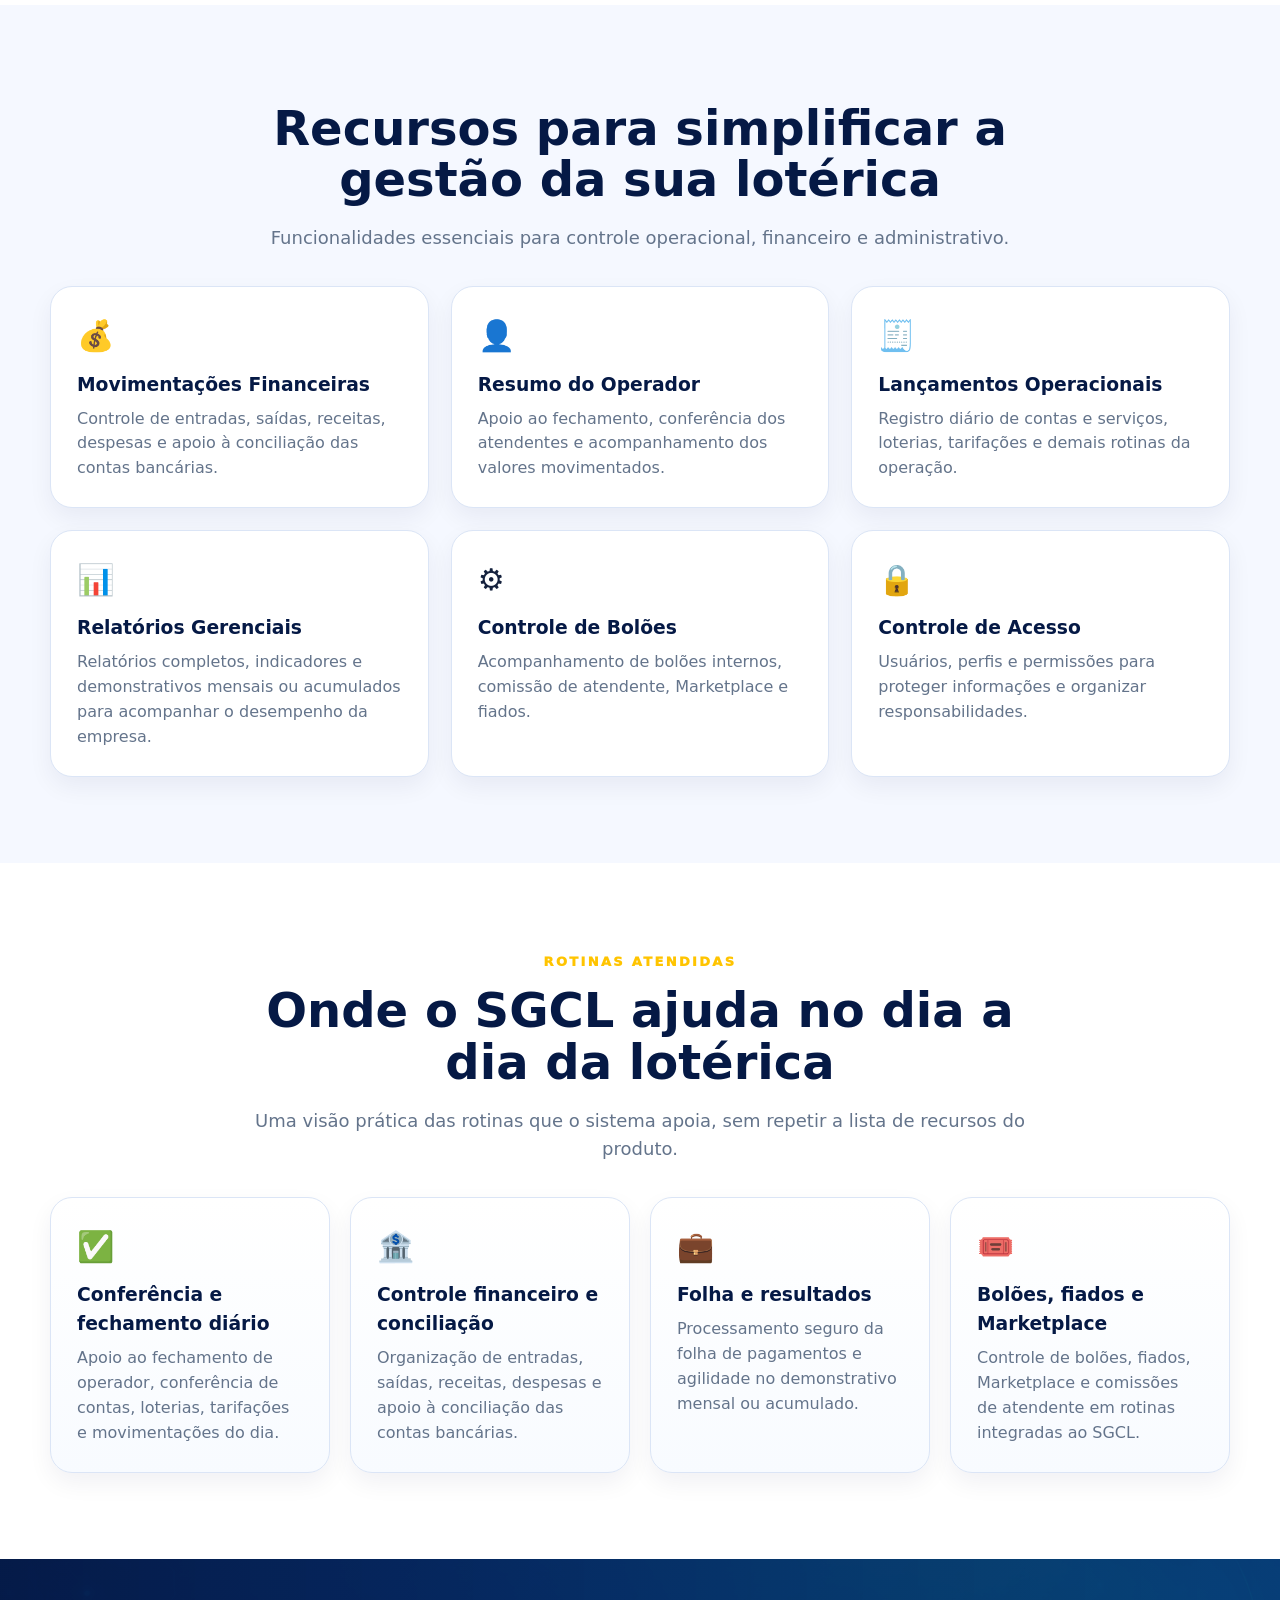
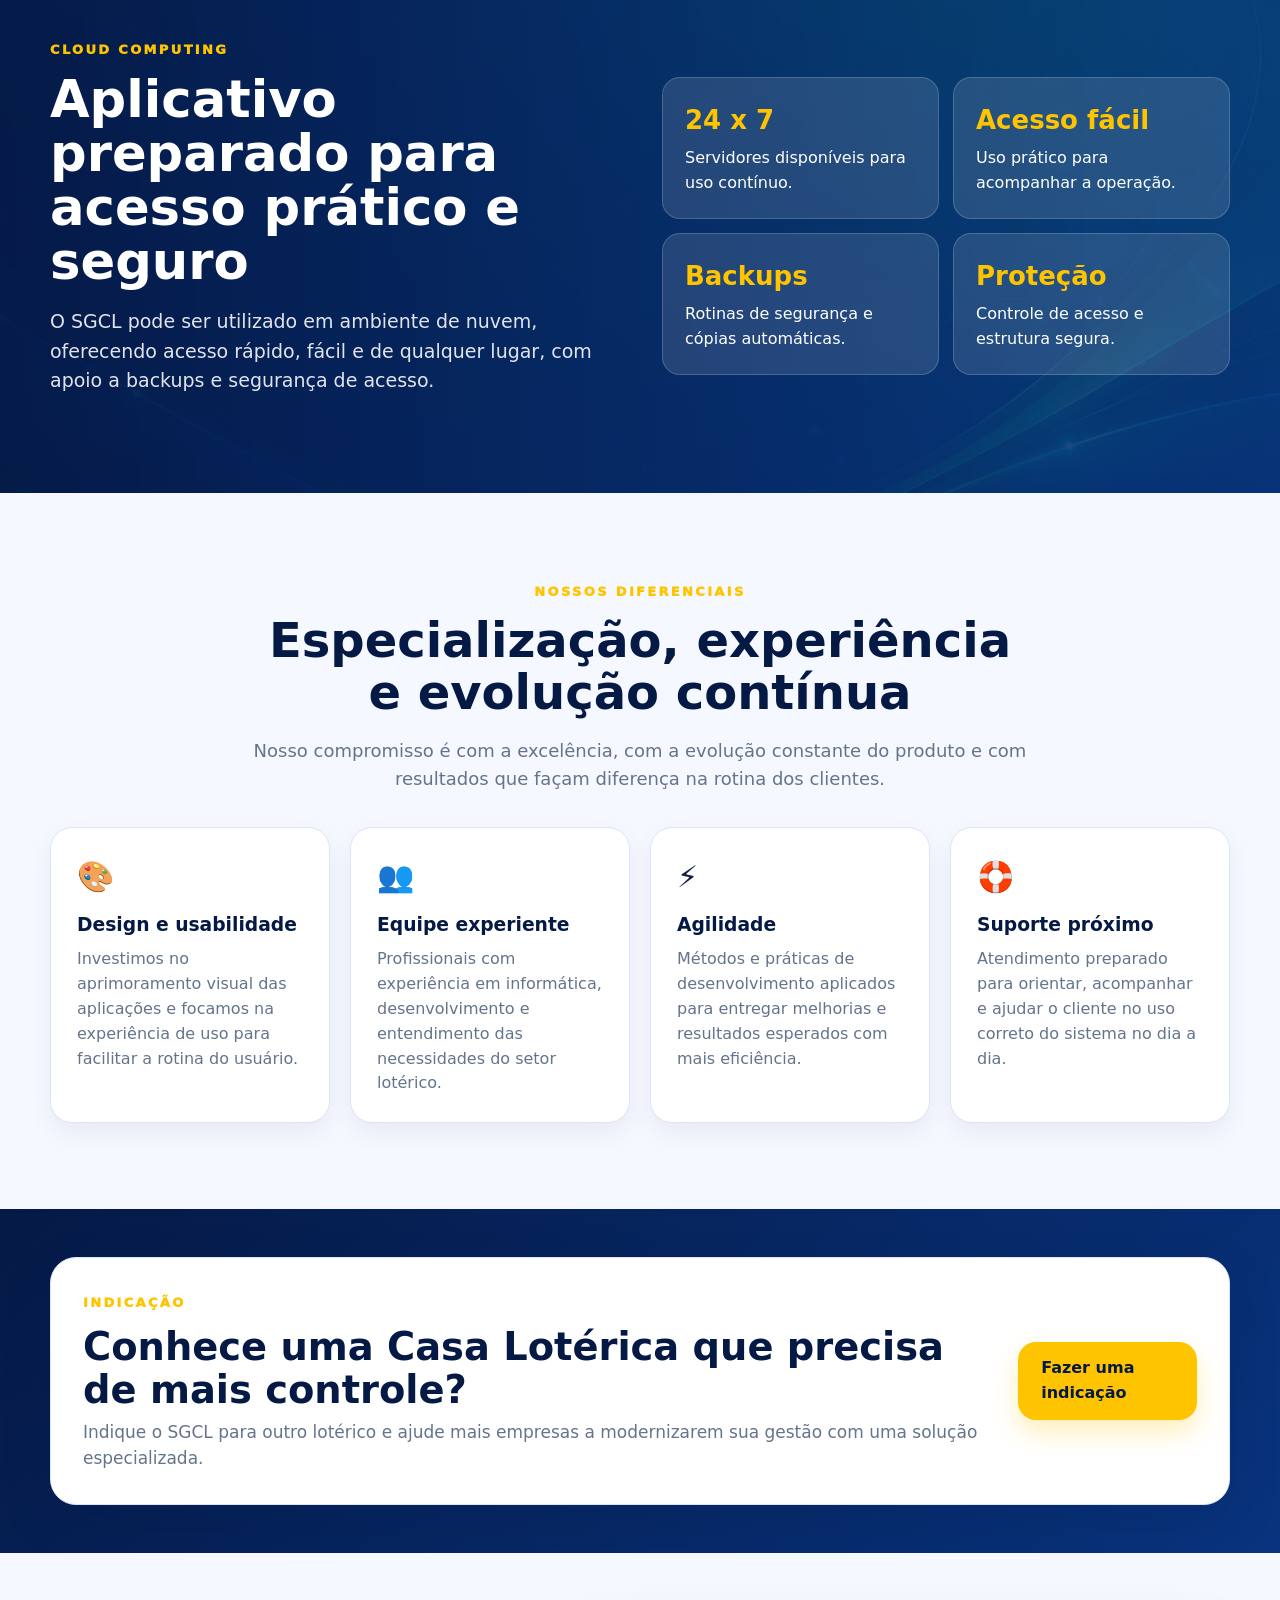
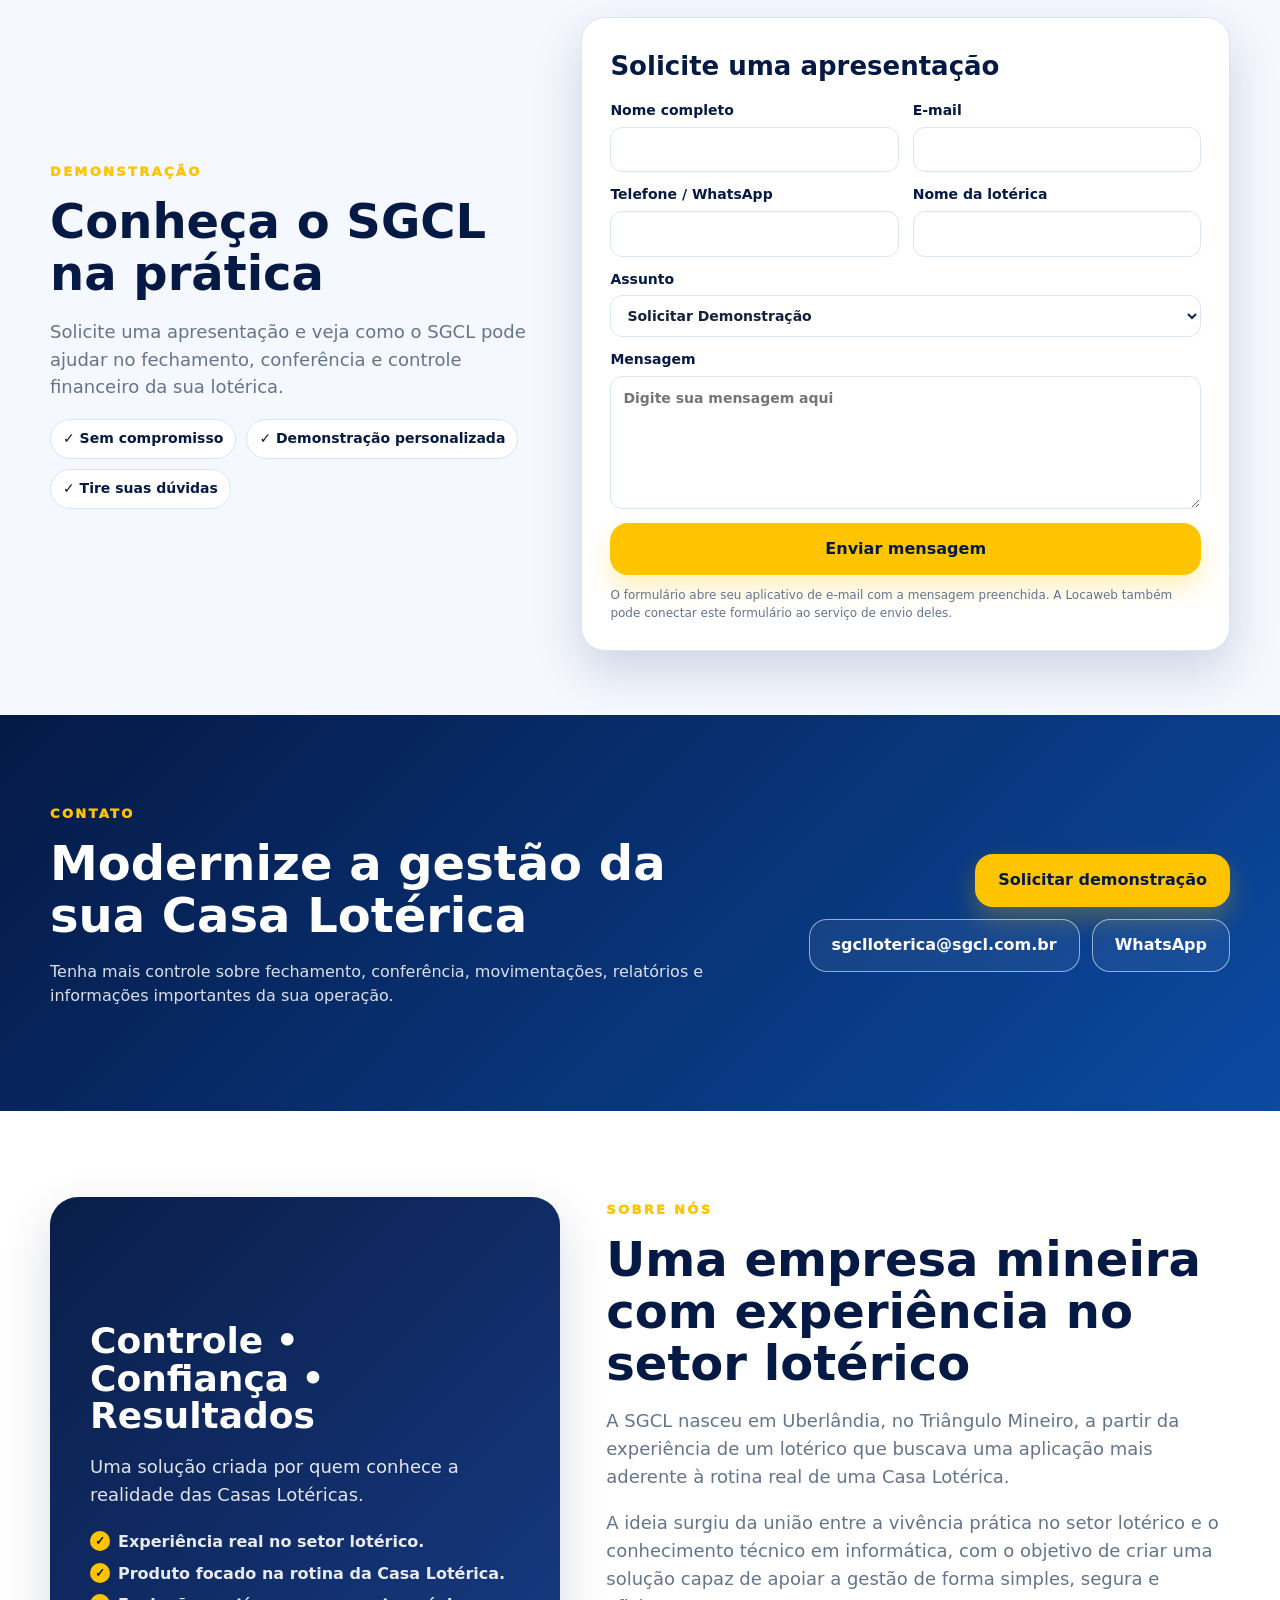
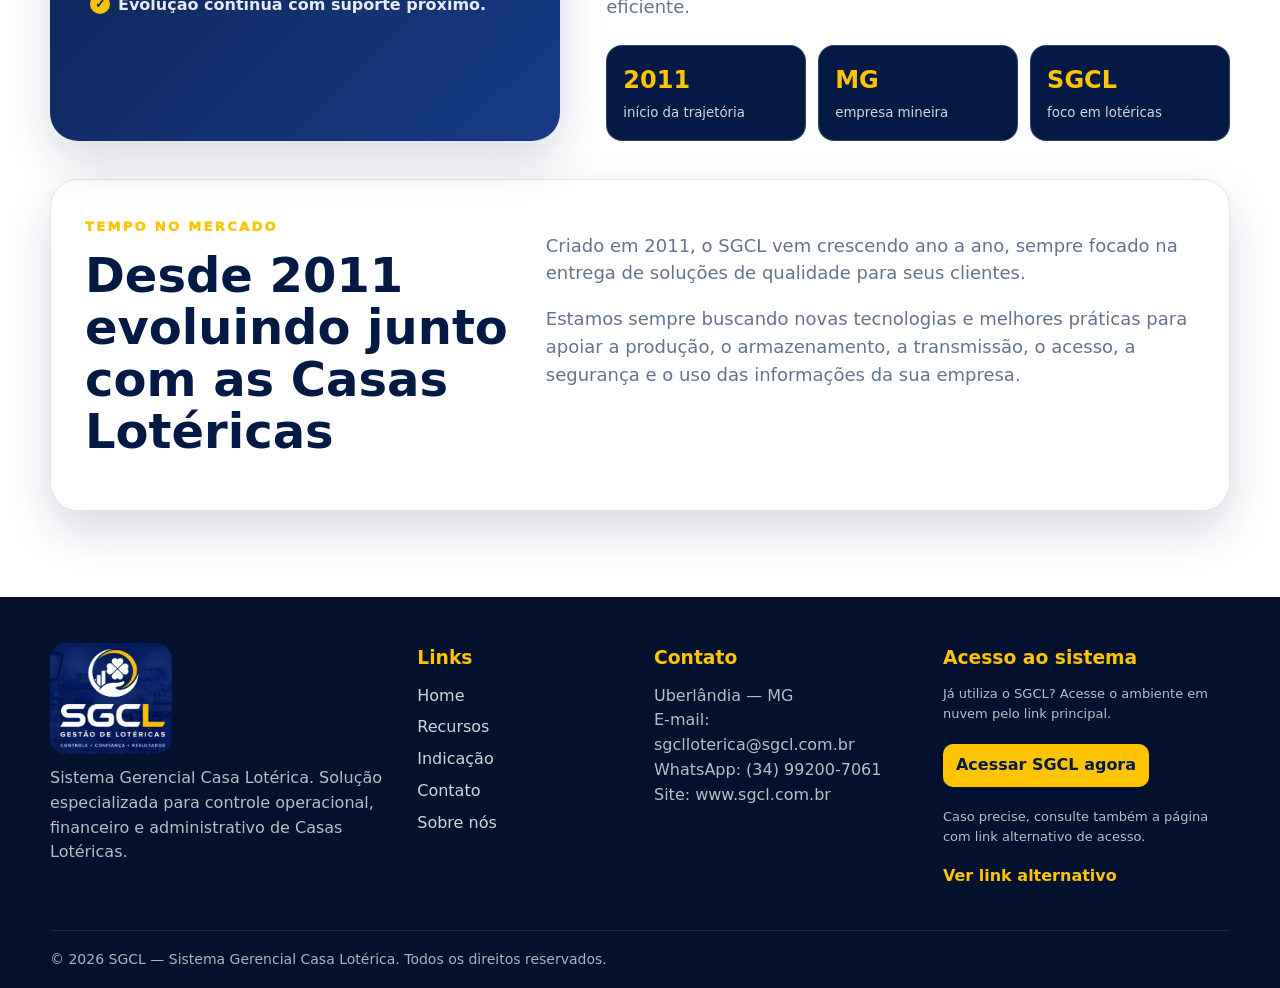
==== commit 22573839: "fix: direciona indicacao para formulario" ====
--- a/index.html
+++ b/index.html
@@ -205,7 +205,7 @@
           <h2>Conhece uma Casa Lotérica que precisa de mais controle?</h2>
           <p>Indique o SGCL para outro lotérico e ajude mais empresas a modernizarem sua gestão com uma solução especializada.</p>
         </div>
-        <a class="btn btn-yellow" href="#contato" data-subject="Indicar um Lotérico">Fazer uma indicação</a>
+        <a class="btn btn-yellow" href="#demonstracao" data-subject="Indicar um Lotérico">Fazer uma indicação</a>
       </div>
     </section>
 
--- a/css/styles.css
+++ b/css/styles.css
@@ -568,69 +568,85 @@
 
 .indication {
   background: linear-gradient(135deg, var(--blue-950), var(--blue-800));
-  color: #fff;
+  padding: 48px 0;
 }
 .indication-box {
+  background: #fff;
+  border: 1px solid var(--line);
+  border-radius: 26px;
+  box-shadow: var(--shadow);
+  padding: 32px;
   display: flex;
   align-items: center;
   justify-content: space-between;
   gap: 28px;
 }
+.indication .section-kicker {
+  color: var(--yellow);
+}
 .indication h2 {
-  font-size: 38px;
-  margin: 10px 0;
-  color: #fff;
+  color: var(--blue-950);
+  font-size: clamp(28px, 3vw, 40px);
+  line-height: 1.12;
+  margin: 10px 0 8px;
 }
 .indication p {
-  color: rgba(255, 255, 255, 0.88);
-  font-size: 18px;
+  color: var(--muted);
+  font-size: 17px;
+  margin: 0;
 }
 
 .demo-section {
   background: var(--soft);
+  padding: 64px 0;
 }
 .demo-grid {
   display: grid;
-  grid-template-columns: 0.9fr 1.1fr;
-  gap: 42px;
-  align-items: start;
+  grid-template-columns: 0.85fr 1.15fr;
+  gap: 52px;
+  align-items: center;
+}
+.demo-copy {
+  align-self: center;
 }
 .demo-benefits {
   display: flex;
   flex-wrap: wrap;
   gap: 10px;
-  margin-top: 20px;
+  margin-top: 16px;
 }
 .demo-benefits span {
   background: #fff;
   border: 1px solid var(--line);
   border-radius: 999px;
-  padding: 9px 12px;
+  padding: 8px 12px;
   font-weight: 800;
+  font-size: 14px;
   color: var(--blue-950);
 }
 .contact-form {
   background: #fff;
-  border-radius: 28px;
-  padding: 30px;
+  border-radius: 24px;
+  padding: 28px;
   box-shadow: var(--shadow);
   border: 1px solid var(--line);
 }
 .contact-form h3 {
-  margin: 0 0 18px;
+  margin: 0 0 14px;
   font-size: 26px;
   color: var(--blue-950);
 }
 .form-grid {
   display: grid;
   grid-template-columns: 1fr 1fr;
-  gap: 14px;
+  gap: 12px 14px;
 }
 .form-grid label {
   font-weight: 800;
   color: var(--blue-950);
   display: grid;
-  gap: 7px;
+  gap: 5px;
+  font-size: 14px;
 }
 .form-grid .full {
   grid-column: 1/-1;
@@ -645,6 +661,14 @@
   background: #fff;
   color: var(--text);
 }
+.demo-section input,
+.demo-section select {
+  padding: 11px 12px;
+}
+.demo-section textarea {
+  padding: 11px 12px;
+  min-height: 120px;
+}
 textarea {
   resize: vertical;
 }
@@ -654,12 +678,13 @@
 }
 .full-btn {
   width: 100%;
-  margin-top: 16px;
+  margin-top: 14px;
 }
 .form-note {
-  font-size: 13px;
+  font-size: 12px;
+  line-height: 1.45;
   color: var(--muted);
-  margin: 14px 0 0;
+  margin: 12px 0 0;
 }
 
 .contact-final {
@@ -699,6 +724,7 @@
 .footer-brand img {
   width: 122px;
   margin-bottom: 12px;
+  border-radius: 16px;
 }
 .site-footer h3 {
   margin: 0 0 12px;
@@ -811,39 +837,57 @@
   min-height: calc(100vh - var(--header-height));
   display: flex;
   align-items: center;
-  padding: 64px 0;
+  padding: 56px 0;
 }
 .access-hero-card {
   background: rgba(255, 255, 255, 0.1);
   border: 1px solid rgba(255, 255, 255, 0.18);
-  border-radius: 32px;
+  border-radius: 28px;
   box-shadow: 0 28px 70px rgba(0, 0, 0, 0.25);
-  padding: 44px;
+  padding: 38px 40px;
   text-align: center;
-  max-width: 760px;
+  max-width: 720px;
   color: #fff;
 }
 .access-hero-card img {
-  width: 150px;
-  margin: 0 auto 20px;
+  width: 170px;
+  margin: 0 auto 22px;
+  border-radius: 18px;
 }
 .access-hero-card h1 {
-  font-size: 44px;
-  margin: 12px 0;
+  font-size: clamp(34px, 4vw, 46px);
+  line-height: 1.1;
+  margin: 14px 0 18px;
 }
 .access-hero-card p {
   color: rgba(255, 255, 255, 0.86);
   font-size: 18px;
+  max-width: 620px;
+  margin-left: auto;
+  margin-right: auto;
+  line-height: 1.55;
 }
 .access-links-page {
   display: flex;
   justify-content: center;
+  align-items: stretch;
   gap: 14px;
   flex-wrap: wrap;
-  margin: 26px 0;
+  margin: 26px 0 22px;
+}
+.access-links-page .btn {
+  min-width: 230px;
+  flex: 1 1 230px;
+}
+.access-help {
+  font-size: 15px;
+  color: rgba(255, 255, 255, 0.82);
+  margin: 0;
+  line-height: 1.5;
 }
 .back-home-link {
-  margin-top: 12px;
+  margin-top: 14px;
+  opacity: 0.92;
 }
 
 @media (max-width: 1180px) {
@@ -953,6 +997,19 @@
     flex-direction: column;
     align-items: flex-start;
   }
+  .indication {
+    padding: 40px 0;
+  }
+  .indication-box {
+    padding: 28px;
+    gap: 20px;
+  }
+  .demo-grid {
+    gap: 36px;
+  }
+  .demo-copy {
+    align-self: auto;
+  }
 }
 @media (max-width: 640px) {
   .container {
@@ -987,6 +1044,43 @@
   .hero-grid {
     padding: 56px 0 64px;
   }
+  .indication {
+    padding: 32px 0;
+  }
+  .indication-box {
+    padding: 24px;
+  }
+  .demo-section {
+    padding: 56px 0;
+  }
+  .contact-form {
+    padding: 22px;
+  }
+  .access-hero-page {
+    padding: 40px 0;
+  }
+  .access-hero-card {
+    padding: 28px 24px;
+    border-radius: 24px;
+  }
+  .access-hero-card img {
+    width: 140px;
+    margin-bottom: 18px;
+    border-radius: 16px;
+  }
+  .access-hero-card h1 {
+    font-size: 32px;
+  }
+  .access-links-page {
+    flex-direction: column;
+    align-items: stretch;
+    margin: 22px 0 18px;
+  }
+  .access-links-page .btn {
+    min-width: 0;
+    width: 100%;
+    flex: 1 1 auto;
+  }
   .section {
     padding: 64px 0;
   }
